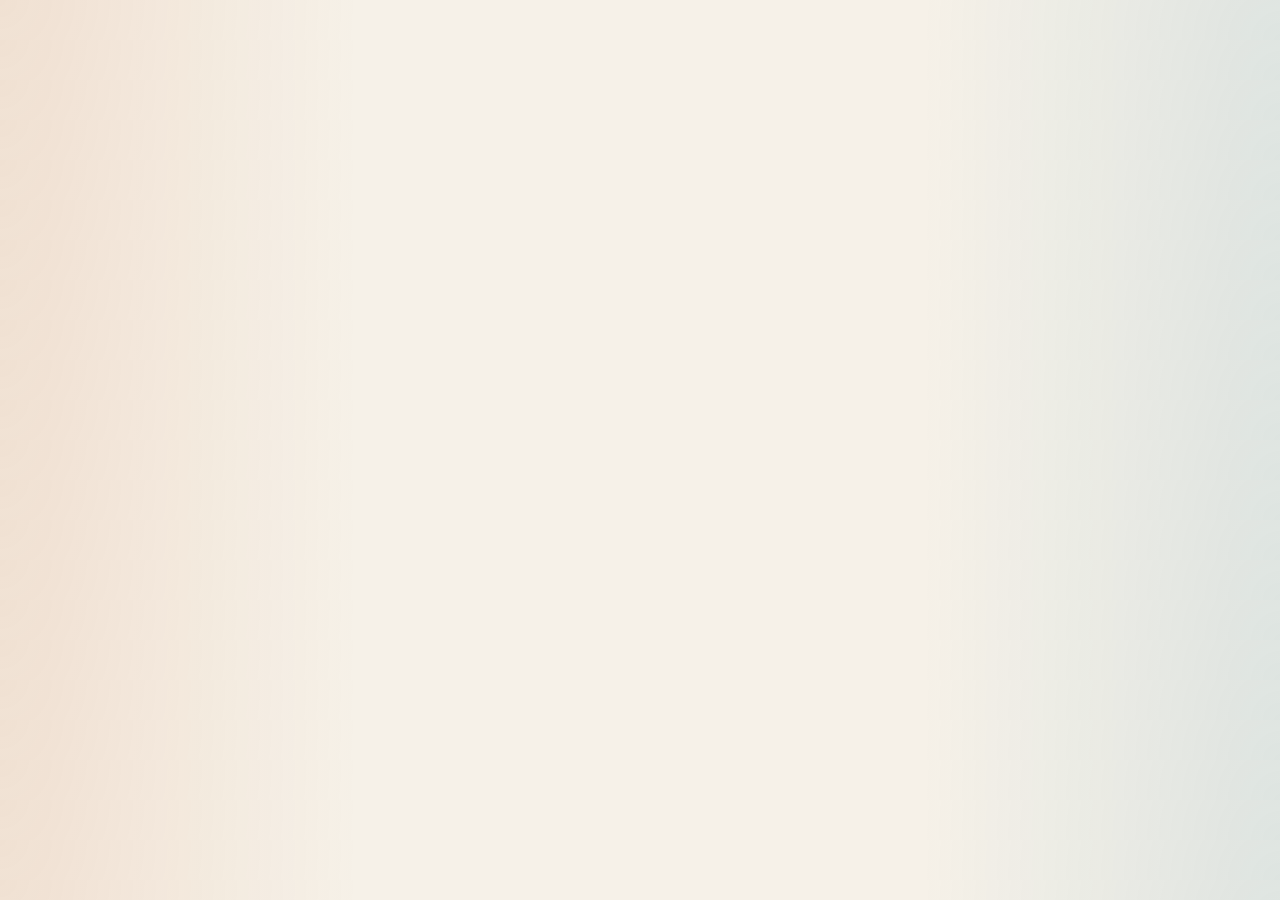
==== docs/index.html @ b664377a "Add public demo app" ====
<!doctype html>
<html lang='zh-CN'>
<head>
  <meta charset='UTF-8' />
  <meta name='viewport' content='width=device-width, initial-scale=1.0' />
  <title>美国办公室地址服务系统</title>
  <style>
    :root{--bg:#f6f1e8;--panel:#fbf8f2;--ink:#1f2933;--soft:#55616f;--muted:#7b8794;--line:rgba(31,41,51,.1);--broker:#c76832;--tenant:#2e86ab;--admin:#33673b}
    *{box-sizing:border-box}body{margin:0;background:radial-gradient(circle at top left,rgba(199,104,50,.12),transparent 28%),radial-gradient(circle at bottom right,rgba(46,134,171,.12),transparent 28%),var(--bg);color:var(--ink);font-family:'Noto Sans SC','PingFang SC','Hiragino Sans GB',system-ui,sans-serif}a{text-decoration:none;color:inherit}button,input,select,textarea{font:inherit}button{cursor:pointer}#app{max-width:1480px;margin:0 auto;padding:20px} .card,.panel,.table{background:#fff;border:1px solid var(--line);border-radius:28px;box-shadow:0 16px 50px rgba(20,24,40,.06)} .bar{height:10px;background:var(--broker)} .hero{overflow:hidden}.hero .inner{padding:28px;display:grid;gap:24px}.eyebrow{font-size:12px;font-weight:700;letter-spacing:.28em;text-transform:uppercase;color:var(--muted)}h1,h2,h3,p{margin:0}.title{font-size:clamp(32px,5vw,56px);line-height:1.1}.copy{color:var(--soft);line-height:1.8}.grid3,.grid2,.grid4,.layoutBroker,.layoutDesk{display:grid;gap:20px}.grid3{grid-template-columns:repeat(3,minmax(0,1fr))}.grid2{grid-template-columns:repeat(2,minmax(0,1fr))}.grid4{grid-template-columns:repeat(4,minmax(0,1fr))}.layoutBroker{grid-template-columns:340px minmax(0,1fr)}.layoutDesk{grid-template-columns:280px minmax(0,1fr) 360px}.section{margin-top:22px}.panel{padding:22px}.stack{display:flex;flex-direction:column;gap:16px}.row,.tabs,.chips{display:flex;flex-wrap:wrap;gap:10px}.chip{display:inline-flex;align-items:center;border-radius:999px;padding:7px 12px;font-size:12px;font-weight:700;background:rgba(31,41,51,.06)}.good{background:#dff7e6;color:#135d26}.warn{background:#fff1c7;color:#7a5700}.info{background:#dff1fb;color:#0d5270}.danger{background:#ffe0e3;color:#8e1f2d}.btn,.tab{border:1px solid var(--line);border-radius:999px;padding:11px 16px;background:#fff;font-weight:700}.primary{background:var(--ink);color:#fff;border-color:transparent}.broker{background:var(--broker);color:#fff;border-color:transparent}.admin{background:var(--admin);color:#fff;border-color:transparent}.active.brokerTab{background:var(--broker);color:#fff;border-color:transparent}.fieldGrid{display:grid;grid-template-columns:repeat(2,minmax(0,1fr));gap:14px}.field{display:flex;flex-direction:column;gap:8px}.label{font-size:13px;font-weight:700}.input,.select,.textarea{width:100%;border:1px solid var(--line);border-radius:18px;padding:12px 14px;background:#fff}.textarea{min-height:86px;resize:vertical}.record{border:1px solid var(--line);border-radius:22px;background:#fff;padding:16px}.record.active{border-color:var(--broker);background:#fff9f5}.meta{font-size:13px;color:var(--muted)}.metric{border:1px solid var(--line);border-radius:24px;background:var(--panel);padding:20px}.metric .num{font-size:34px;font-weight:700}.message{border-radius:22px;padding:14px 16px;font-size:14px;font-weight:700}.table{overflow:hidden}table{width:100%;border-collapse:collapse;font-size:14px}thead{background:var(--panel);color:var(--muted)}th,td{padding:14px 16px;text-align:left;border-top:1px solid var(--line);vertical-align:top}thead th{border-top:none}.login{max-width:1240px;margin:0 auto;display:grid;gap:20px;grid-template-columns:1fr 1fr;padding:20px}.small{font-size:12px;color:var(--muted)} ul{margin:0;padding-left:18px;color:var(--soft);line-height:1.9} @media (max-width:1100px){.grid3,.grid2,.grid4,.layoutBroker,.layoutDesk,.login,.fieldGrid{grid-template-columns:1fr}}
  </style>
</head>
<body>
  <div id='app'></div>
  <script>
    const STATE_KEY='us-office-public-demo-state';
    const SESSION_KEY='us-office-public-demo-session';
    const emptyForm=()=>({buildingId:'',roomId:'',rawAddress:'',name:'',city:'',state:'CA',zip:'',paymentFlowStatus:'待确认',paymentFlowNote:'默认期望：先付 1 个月押金锁定地址，注册公司成功后再由新公司主体签正式合同。',electricBillMode:'主账单 + suite 子账单',broadbandBillStatus:'无',verificationSource:'中介口头确认',exteriorDescription:'',neighborhoodDescription:'',outsidePhotoCount:0,suite:'',locationDescription:'',sizeSf:'',rentUsd:'',availabilityStatus:'当前可用',paymentMethod:'Bank Transfer',leaseTerm:'12 months',depositText:'1 个月押金',statusNote:'',riskNote:'',insidePhotoCount:0});
    const normText=v=>(v||'').trim().replace(/\s+/g,' ').toLowerCase();
    const normAddress=v=>normText(v).replace(/[,.]/g,'');
    const normSuite=v=>normText(v).replace(/suite/g,'ste').replace(/\s+/g,'');
    const money=v=>'$'+Number(v||0).toFixed(2)+' / 月';
    const seed=()=>({contacts:{wechat:'ccMonet-service',phone:'+1 (669) 555-0198',email:'service@ccmonet.example'},leads:[{id:'lead-1',company:'Shenzhen Seller Ltd.',need:'预算 $500 内，需要先注册公司',target:'Santa Clara Tech Park / Ste 207',owner:'客服 Mia',status:'待联系'},{id:'lead-2',company:'Hangzhou Cross-border Tech',need:'需要可接受的电费账单方案、宽带账单和门牌',target:'Downtown San Jose Office / Ste 301',owner:'客服 Lynn',status:'待跟进'}],buildings:[{id:'building-1',name:'Santa Clara Tech Park',rawAddress:'4701 Patrick Henry Dr, Santa Clara, CA 95054',standardizedAddress:normAddress('4701 Patrick Henry Dr, Santa Clara, CA 95054'),city:'Santa Clara',state:'CA',zip:'95054',reviewStatus:'已审核通过',paymentFlowStatus:'接受',paymentFlowNote:'支持先付 1 个月押金锁定地址，注册成功后再签正式合同。',electricBillMode:'主账单 + suite 子账单',broadbandBillStatus:'有',verificationSource:'后台已复核',exteriorDescription:'科技园园区办公楼，商务属性明确。',neighborhoodDescription:'周边公司密集，方便正式经营。',currentMaintainerBrokerId:'broker:13800000001',currentMaintainerBrokerName:'湾区合作中介 A',outsidePhotoCount:3,rooms:[{id:'room-1',suite:'Ste 207',locationDescription:'2F / near elevator',sizeSf:319,rentUsd:478.5,availabilityStatus:'当前可用',auditStatus:'已审核通过',tenantDisplayStatus:'可咨询',statusNote:'曾租给跨境电商公司，历史注册地址已清理。',paymentMethod:'Bank Transfer',leaseTerm:'12 months',depositText:'1 个月押金',insidePhotoCount:3},{id:'room-2',suite:'Ste 207D',locationDescription:'2F east side',sizeSf:175,rentUsd:437.5,availabilityStatus:'待确认',auditStatus:'待补充',tenantDisplayStatus:'暂停推荐',statusNote:'待补门牌号照片。',paymentMethod:'Bank Transfer',leaseTerm:'12 months',depositText:'1 个月押金',insidePhotoCount:2}]},{id:'building-2',name:'Downtown San Jose Office',rawAddress:'84 W Santa Clara St, San Jose, CA 95113',standardizedAddress:normAddress('84 W Santa Clara St, San Jose, CA 95113'),city:'San Jose',state:'CA',zip:'95113',reviewStatus:'待审核',paymentFlowStatus:'接受',paymentFlowNote:'已确认接受标准签约付款流程。',electricBillMode:'电力公司直开 suite 账单',broadbandBillStatus:'有',verificationSource:'中介现场看过样本',exteriorDescription:'市中心正式办公楼。',neighborhoodDescription:'交通便利。',currentMaintainerBrokerId:'broker:13800000002',currentMaintainerBrokerName:'硅谷合作中介 B',outsidePhotoCount:2,rooms:[{id:'room-3',suite:'Ste 301',locationDescription:'3F front corner',sizeSf:260,rentUsd:620,availabilityStatus:'当前可用',auditStatus:'待审核',tenantDisplayStatus:'暂停推荐',statusNote:'资料完整，等待后台放行。',paymentMethod:'Bank Transfer',leaseTerm:'12 months',depositText:'1 个月押金',insidePhotoCount:2}]}]});
    const loadState=()=>{try{return JSON.parse(localStorage.getItem(STATE_KEY))||seed()}catch{return seed()}};
    const saveState=()=>localStorage.setItem(STATE_KEY,JSON.stringify(state));
    const loadSession=()=>{try{return JSON.parse(localStorage.getItem(SESSION_KEY))||null}catch{return null}};
    const saveSession=v=>v?localStorage.setItem(SESSION_KEY,JSON.stringify(v)):localStorage.removeItem(SESSION_KEY);
    const roomStatus=(b,r)=>b.reviewStatus==='地址预审未通过'?'地址预审未通过':r.auditStatus==='待补充'||b.reviewStatus==='已退回补充'?'待补充':r.auditStatus==='待审核'?'已提交':r.auditStatus==='已审核通过'?'已审核':'草稿';
    const tone=t=>/已审核|可咨询|当前可用|接受|通过/.test(t)?'good':/待|草稿/.test(t)?'warn':/未通过|退回|暂不|不可/.test(t)?'danger':'info';
    const h=()=>location.hash.replace(/^#/,'')||'home';
    const byId=id=>document.getElementById(id);
    let state=loadState(),session=loadSession(),flash=null,brokerTab='create',brokerRoomId='',tenantRoomId='',adminBuildingId='',adminRoomId='',adminBatch=[],compare=[],form=emptyForm();
    function top(title,summary,color){return `<section class='card hero'><div class='bar' style='background:${color}'></div><div class='inner'><div><div class='eyebrow'>${session?session.name:''}</div><h1 class='title' style='font-size:42px'>${title}</h1><p class='copy' style='margin-top:12px'>${summary}</p></div><div class='row'><a class='btn' href='#home'>返回首页</a><button class='btn primary' onclick='logout()'>退出登录</button></div></div></section>`}
    function home(){return `<section class='card hero'><div class='bar'></div><div class='inner'><div><div class='eyebrow'>CC Monet</div><h1 class='title'>美国办公室地址服务系统</h1><p class='copy'>公开演示版包含中介端、租客端、管理端三类入口。登录后即可查看不同角色的实际操作界面。</p></div><div class='panel'><div class='chips'><span class='chip good'>中介可登录</span><span class='chip good'>租客可登录</span><span class='chip good'>管理端可登录</span></div><div class='copy' style='margin-top:14px'>管理端账号：admin<br />管理端密码：ccMonet</div></div></div></section><section class='section grid3'><a class='card panel' href='#login-broker'><h2>中介端</h2><p class='copy' style='margin-top:10px'>手机优先录入楼栋与 office 信息，支持保存草稿和提交审核。</p></a><a class='card panel' href='#login-tenant'><h2>租客端</h2><p class='copy' style='margin-top:10px'>电脑端筛选、查阅与对比已审核通过的办公室。</p></a><a class='card panel' href='#login-admin'><h2>管理端</h2><p class='copy' style='margin-top:10px'>按楼栋审核，再处理具体房间和租客线索。</p></a></section>`}
    function loginView(role){const titles={broker:'中介登录',tenant:'租客登录',admin:'管理端登录'},colors={broker:'var(--broker)',tenant:'var(--tenant)',admin:'var(--admin)'};return `<div class='login'><section class='card panel'><div class='eyebrow'>CC Monet</div><h1 style='font-size:40px;margin-top:14px'>美国办公室地址服务系统</h1><p class='copy' style='margin-top:12px'>公开演示版登录页。中介和租客输入手机号即可进入，管理端使用固定账号密码。</p><div class='section stack'><a class='record ${role==='broker'?'active':''}' href='#login-broker'>中介登录</a><a class='record ${role==='tenant'?'active':''}' href='#login-tenant'>租客登录</a><a class='record ${role==='admin'?'active':''}' href='#login-admin'>管理端登录</a></div></section><section class='card panel'><div class='bar' style='background:${colors[role]}'></div><h2 style='margin-top:20px'>${titles[role]}</h2>${flash?`<div class='message ${flash.tone}' style='margin-top:16px'>${flash.text}</div>`:''}<div class='section stack'>${role==='admin'?`<label class='field'><span class='label'>账号</span><input id='u' class='input' value='admin' /></label><label class='field'><span class='label'>密码</span><input id='p' class='input' type='password' value='ccMonet' /></label>`:`<label class='field'><span class='label'>手机号</span><input id='phone' class='input' placeholder='请输入手机号' /></label><label class='field'><span class='label'>${role==='broker'?'中介名称（可选）':'公司或姓名（可选）'}</span><input id='name' class='input' /></label>`}<div class='row'><button class='btn primary' onclick="handleLogin('${role}')">登录并进入</button><a class='btn' href='#home'>返回首页</a></div></div></section></div>`}
    function brokerData(){if(!session||session.role!=='broker')return[];return state.buildings.filter(b=>b.currentMaintainerBrokerId===session.id).flatMap(b=>b.rooms.map(r=>({building:b,room:r,visibleStatus:roomStatus(b,r)})))}
    function brokerPage(){const all=brokerData();const list=brokerTab==='draft'?all.filter(x=>x.room.auditStatus==='草稿'):brokerTab==='supplement'?all.filter(x=>x.room.auditStatus==='待补充'||x.building.reviewStatus==='已退回补充'):brokerTab==='submitted'?all.filter(x=>x.room.auditStatus==='待审核'||x.room.auditStatus==='已审核通过'):all;if(!brokerRoomId&&all[0])brokerRoomId=all[0].room.id;return `${top('中介端工作台','手机优先录入和补录，先楼栋、后 office。','var(--broker)')}${flash?`<div class='message ${flash.tone}' style='margin-top:16px'>${flash.text}</div>`:''}<section class='section layoutBroker'><div class='stack'><div class='panel'><h2>导航</h2><div class='tabs section'><button class='tab ${brokerTab==='create'?'active brokerTab':''}' onclick="brokerTab='create';render()">新增 office</button><button class='tab ${brokerTab==='draft'?'active brokerTab':''}' onclick="brokerTab='draft';render()">我的草稿箱</button><button class='tab ${brokerTab==='supplement'?'active brokerTab':''}' onclick="brokerTab='supplement';render()">待补充</button><button class='tab ${brokerTab==='submitted'?'active brokerTab':''}' onclick="brokerTab='submitted';render()">已提交</button></div></div><div class='panel'><h2>${brokerTab==='create'?'我的 office':'当前列表'}</h2><div class='stack section'>${list.length?list.map(x=>`<button class='record ${brokerRoomId===x.room.id?'active':''}' onclick="loadBroker('${x.room.id}')"><div style='display:flex;justify-content:space-between;gap:12px'><div><h3>${x.room.suite}</h3><p class='meta' style='margin-top:4px'>${x.building.name}</p></div><span class='chip ${tone(x.visibleStatus)}'>${x.visibleStatus}</span></div><p class='copy' style='margin-top:10px'>${money(x.room.rentUsd)} · ${x.room.sizeSf||'-'} SF</p></button>`).join(''):`<div class='record'><p class='copy'>当前没有对应记录。</p></div>`}</div></div></div><div class='stack'><div class='panel'><h2>楼栋信息</h2><div class='fieldGrid section'>${field('f-rawAddress','完整地址',form.rawAddress)}${field('f-name','楼栋名称',form.name)}${field('f-city','城市',form.city)}${field('f-state','州',form.state)}${field('f-zip','邮编',form.zip)}${select('f-paymentFlowStatus','标准签约付款流程',['接受','不接受','待确认'],form.paymentFlowStatus)}${select('f-electricBillMode','电费账单提供能力',['电力公司直开 suite 账单','主账单 + suite 子账单','仅公共电费主账单','无法提供任何电费账单'],form.electricBillMode)}${select('f-broadbandBillStatus','宽带账单提供能力',['有','无'],form.broadbandBillStatus)}${select('f-verificationSource','核验可信度 / 来源',['中介口头确认','中介现场看过样本','后台已复核'],form.verificationSource)}${field('f-outsidePhotoCount','外围照片数量',form.outsidePhotoCount,'number')}</div><div class='stack section'>${area('f-paymentFlowNote','付款流程说明',form.paymentFlowNote)}${area('f-exteriorDescription','楼栋外观描述',form.exteriorDescription)}${area('f-neighborhoodDescription','周边环境描述',form.neighborhoodDescription)}</div></div><div class='panel'><h2>office 信息</h2><div class='fieldGrid section'>${field('f-suite','Suite / 房间号',form.suite)}${select('f-availabilityStatus','房间当前可用状态',['当前可用','已出租','待确认','不可租'],form.availabilityStatus)}${field('f-locationDescription','位置描述',form.locationDescription)}${field('f-sizeSf','面积（SF）',form.sizeSf,'number')}${field('f-rentUsd','月租金（USD）',form.rentUsd,'number')}${field('f-paymentMethod','付款方式',form.paymentMethod)}${field('f-leaseTerm','租期',form.leaseTerm)}${field('f-depositText','押金说明',form.depositText)}${select('f-mailScan','信件扫描服务',['不提供','提供，但需要收费','可以免费提供部分，超出部分收费'],form.mailScan)}${select('f-forwarding','境内 / 国际转寄服务',['不提供','提供，但需要收费','可以免费提供部分，超出部分收费'],form.forwarding)}${select('f-suitability','是否适合跨境电商客户',['是','否','待判断'],form.suitability)}${field('f-insidePhotoCount','房间内部照片数量',form.insidePhotoCount,'number')}</div><div class='stack section'>${area('f-statusNote','房间状态说明',form.statusNote)}${area('f-riskNote','风险备注',form.riskNote)}</div><div class='row section'><button class='btn' onclick='resetForm()'>新建空白记录</button><button class='btn broker' onclick="saveForm('draft')">保存到草稿箱</button><button class='btn primary' onclick="saveForm('submit')">提交审核</button></div></div></div></section>`}
    function tenantRows(){return state.buildings.flatMap(b=>b.rooms.filter(r=>b.reviewStatus!=='地址预审未通过'&&r.auditStatus==='已审核通过'&&r.tenantDisplayStatus!=='暂停推荐').map(r=>({building:b,room:r})))}
    function tenantPage(){const q=(byId('t-q')?byId('t-q').value:'').trim().toLowerCase();const city=byId('t-city')?byId('t-city').value:'全部城市';const rows=tenantRows().filter(x=>(!q||[x.building.name,x.room.suite,x.building.city,x.building.rawAddress].join(' ').toLowerCase().includes(q))&&(city==='全部城市'||x.building.city===city));if(!tenantRoomId&&rows[0])tenantRoomId=rows[0].room.id;const picked=rows.find(x=>x.room.id===tenantRoomId)||rows[0];const cities=['全部城市',...new Set(tenantRows().map(x=>x.building.city))];return `${top('租客端工作台','电脑端筛选、查阅和对比已审核通过的办公室。','var(--tenant)')}<section class='section grid3'><div class='metric'><div class='small'>可浏览房源</div><div class='num'>${rows.length}</div><div class='copy'>当前筛选结果</div></div><div class='metric'><div class='small'>支持宽带账单</div><div class='num'>${rows.filter(x=>x.building.broadbandBillStatus==='有').length}</div><div class='copy'>楼栋级账单提供能力</div></div><div class='metric'><div class='small'>已加入对比</div><div class='num'>${compare.length}</div><div class='copy'>最多同时对比 3 套</div></div></section><section class='section layoutDesk'><div class='stack'><div class='panel'><h2>筛选条件</h2>${field('t-q','搜索',q)}<div class='fieldGrid section'>${select('t-city','城市',cities,city)}</div><div class='section'><button class='btn primary' onclick='render()'>更新筛选</button></div></div></div><div class='stack'><div class='table'><table><thead><tr><th>房源</th><th>城市 / 地址</th><th>月租</th><th>账单能力</th><th>操作</th></tr></thead><tbody>${rows.length?rows.map(x=>`<tr><td><strong>${x.building.name} / ${x.room.suite}</strong><div class='small'>${x.room.locationDescription||''}</div></td><td>${x.building.city}<div class='small'>${x.building.rawAddress}</div></td><td>${money(x.room.rentUsd)}</td><td><span class='chip info'>${x.building.electricBillMode}</span><div style='margin-top:8px'><span class='chip ${x.building.broadbandBillStatus==='有'?'good':''}'>宽带账单${x.building.broadbandBillStatus}</span></div></td><td><div class='row'><button class='btn' onclick="tenantRoomId='${x.room.id}';render()">查看详情</button><button class='btn' onclick="toggleCompare('${x.room.id}')">${compare.includes(x.room.id)?'移出对比':'加入对比'}</button></div></td></tr>`).join(''):`<tr><td colspan='5'>当前筛选条件下没有可展示房源。</td></tr>`}</tbody></table></div><div class='panel'><h2>对比区</h2><div class='section row'>${rows.filter(x=>compare.includes(x.room.id)).slice(0,3).map(x=>`<div class='record' style='flex:1 1 220px'><h3>${x.building.name} / ${x.room.suite}</h3><p class='meta' style='margin-top:6px'>${x.building.city}</p><p class='copy' style='margin-top:10px'>${money(x.room.rentUsd)} · ${x.room.sizeSf||'-'} SF</p></div>`).join('')||`<div class='record'><p class='copy'>还没有加入对比的房源。</p></div>`}</div></div></div><div class='stack'><div class='panel'><h2>房源详情</h2>${picked?`<div class='record'><div style='display:flex;justify-content:space-between;gap:12px'><div><h3>${picked.building.name} / ${picked.room.suite}</h3><p class='meta' style='margin-top:6px'>${picked.building.rawAddress}</p></div><span class='chip ${tone(picked.room.tenantDisplayStatus)}'>${picked.room.tenantDisplayStatus}</span></div><div class='section stack'><p class='copy'>${money(picked.room.rentUsd)} · ${picked.room.sizeSf||'-'} SF</p><p class='copy'>${picked.building.electricBillMode}</p><p class='copy'>${picked.building.broadbandBillStatus==='有'?'支持公司抬头宽带账单':'当前无公司抬头宽带账单能力'}</p><p class='copy'>${picked.building.paymentFlowNote}</p></div></div>`:`<p class='copy'>请选择一套房源查看详情。</p>`}</div><div class='panel'><h2>联系客服</h2><p class='copy'>微信：${state.contacts.wechat}</p><p class='copy'>电话：${state.contacts.phone}</p><p class='copy'>邮箱：${state.contacts.email}</p></div></div></section>`}
    function adminPage(){const buildings=state.buildings;if(!adminBuildingId&&buildings[0])adminBuildingId=buildings[0].id;const building=buildings.find(x=>x.id===adminBuildingId)||buildings[0];const room=building&&(building.rooms.find(x=>x.id===adminRoomId)||building.rooms[0]);return `${top('管理端工作台','先按楼栋审核，再进入楼栋详情处理房间信息。','var(--admin)')}${flash?`<div class='message ${flash.tone}' style='margin-top:16px'>${flash.text}</div>`:''}<section class='section grid4'><div class='metric'><div class='small'>楼栋总数</div><div class='num'>${buildings.length}</div><div class='copy'>所有录入楼栋</div></div><div class='metric'><div class='small'>待审核楼栋</div><div class='num'>${buildings.filter(x=>x.reviewStatus==='待审核'||x.reviewStatus==='待预审').length}</div><div class='copy'>优先处理对象</div></div><div class='metric'><div class='small'>房间待补充</div><div class='num'>${buildings.flatMap(x=>x.rooms).filter(x=>x.auditStatus==='待补充').length}</div><div class='copy'>需退回中介</div></div><div class='metric'><div class='small'>租客线索</div><div class='num'>${state.leads.length}</div><div class='copy'>当前线索数量</div></div></section><section class='section stack'><div class='table'><table><thead><tr><th>楼栋</th><th>地址</th><th>维护中介</th><th>房间数</th><th>审核状态</th><th>操作</th></tr></thead><tbody>${buildings.map(x=>`<tr><td><strong>${x.name}</strong><div class='small'>${x.city}</div></td><td>${x.rawAddress}<div class='small'>账单能力：${x.electricBillMode}</div></td><td>${x.currentMaintainerBrokerName}</td><td>${x.rooms.length}</td><td><span class='chip ${tone(x.reviewStatus)}'>${x.reviewStatus}</span></td><td><button class='btn' onclick="pickBuilding('${x.id}')">详情</button></td></tr>`).join('')}</tbody></table></div>${building?`<div class='grid2'><div class='panel'><h2>楼栋详情</h2><div class='fieldGrid section'><div class='record'><div class='small'>楼栋名称</div><div>${building.name}</div></div><div class='record'><div class='small'>地址</div><div>${building.rawAddress}</div></div><div class='record'><div class='small'>电费账单提供能力</div><div>${building.electricBillMode}</div></div><div class='record'><div class='small'>宽带账单提供能力</div><div>${building.broadbandBillStatus}</div></div></div><div class='fieldGrid section'>${select('a-review','楼栋审核状态',['待预审','地址预审待复核','地址预审未通过','预审通过','待审核','已审核通过','已退回补充','暂不采用'],building.reviewStatus)}${field('a-maintainerName','维护中介名称',building.currentMaintainerBrokerName)}${field('a-maintainerId','维护中介账号 ID',building.currentMaintainerBrokerId)}${field('a-contactPhone','客服电话',state.contacts.phone)}${field('a-contactWechat','客服微信',state.contacts.wechat)}${field('a-contactEmail','客服邮箱',state.contacts.email)}</div><div class='section'><button class='btn admin' onclick="saveAdminBuilding('${building.id}')">保存楼栋与联系方式</button></div></div><div class='panel'><h2>房间审批</h2><div class='row'><button class='btn' onclick="toggleAllRooms('${building.id}')">${adminBatch.length===building.rooms.length?'取消全选':'全选当前楼栋房间'}</button><span class='chip info'>已选 ${adminBatch.length} 个房间</span></div><div class='table section'><table><thead><tr><th>选择</th><th>房间</th><th>月租</th><th>状态</th><th>详情</th></tr></thead><tbody>${building.rooms.map(r=>`<tr><td><input type='checkbox' ${adminBatch.includes(r.id)?'checked':''} onchange="toggleRoom('${r.id}')" /></td><td><strong>${r.suite}</strong><div class='small'>${r.locationDescription||''}</div></td><td>${money(r.rentUsd)}</td><td><span class='chip ${tone(r.auditStatus)}'>${r.auditStatus}</span></td><td><button class='btn' onclick="pickRoom('${r.id}')">详情</button></td></tr>`).join('')}</tbody></table></div><div class='row section'><button class='btn admin' onclick="batchRooms('${building.id}','approve')">批量通过</button><button class='btn' onclick="batchRooms('${building.id}','return')">批量退回补充</button><button class='btn' onclick="batchRooms('${building.id}','pause')">批量暂停推荐</button></div></div></div>${room?`<div class='panel'><h2>房间详情</h2><div class='fieldGrid section'>${select('a-roomAudit','房间审核状态',['草稿','待审核','待补充','已审核通过','暂不采用'],room.auditStatus)}${select('a-roomAvailability','当前可租状态',['当前可用','已出租','待确认','不可租'],room.availabilityStatus)}${select('a-roomDisplay','租客端展示状态',['可咨询','已出租','暂停推荐'],room.tenantDisplayStatus)}</div><div class='section stack'>${area('a-roomStatusNote','房间状态说明',room.statusNote||'')}${area('a-roomRiskNote','风险备注',room.riskNote||'')}</div><div class='section'><button class='btn admin' onclick="saveAdminRoom('${building.id}','${room.id}')">保存房间详情</button></div></div>`:''}<div class='panel'><h2>租客线索</h2><div class='table'><table><thead><tr><th>公司名</th><th>需求</th><th>意向房源</th><th>跟进人</th><th>状态</th></tr></thead><tbody>${state.leads.map(l=>`<tr><td><strong>${l.company}</strong></td><td>${l.need}</td><td>${l.target}</td><td>${l.owner}</td><td><span class='chip ${tone(l.status)}'>${l.status}</span></td></tr>`).join('')}</tbody></table></div></div>`:''}</section>`}
    function field(id,label,value,type='text'){return `<label class='field'><span class='label'>${label}</span><input id='${id}' class='input' type='${type}' value='${String(value??'').replace(/'/g,'&#39;')}' /></label>`}
    function select(id,label,options,value){return `<label class='field'><span class='label'>${label}</span><select id='${id}' class='select'>${options.map(o=>`<option value='${o}' ${o===value?'selected':''}>${o}</option>`).join('')}</select></label>`}
    function area(id,label,value){return `<label class='field'><span class='label'>${label}</span><textarea id='${id}' class='textarea'>${String(value||'')}</textarea></label>`}
    function setFlash(toneValue,text){flash={tone:toneValue,text};render()}
    function handleLogin(role){if(role==='admin'){if(byId('u').value!=='admin'||byId('p').value!=='ccMonet'){setFlash('danger','管理员账号或密码错误。');return}session={role:'admin',id:'admin',name:'管理后台'}}else{if(!byId('phone').value.trim()){setFlash('danger','请输入手机号。');return}session={role,id:role+':'+byId('phone').value.trim(),name:(byId('name').value.trim()||(role==='broker'?'中介 ':'租客 ')+byId('phone').value.trim().slice(-4)),phone:byId('phone').value.trim()}}saveSession(session);flash=null;location.hash=role}
    function logout(){session=null;saveSession(null);flash=null;location.hash='home'}
    function loadBroker(id){const found=brokerData().find(x=>x.room.id===id);if(!found)return;brokerRoomId=id;form={...emptyForm(),buildingId:found.building.id,roomId:found.room.id,rawAddress:found.building.rawAddress,name:found.building.name,city:found.building.city,state:found.building.state,zip:found.building.zip,paymentFlowStatus:found.building.paymentFlowStatus,paymentFlowNote:found.building.paymentFlowNote,electricBillMode:found.building.electricBillMode,broadbandBillStatus:found.building.broadbandBillStatus,verificationSource:found.building.verificationSource,exteriorDescription:found.building.exteriorDescription,neighborhoodDescription:found.building.neighborhoodDescription,outsidePhotoCount:found.building.outsidePhotoCount||0,suite:found.room.suite,locationDescription:found.room.locationDescription,sizeSf:found.room.sizeSf,rentUsd:found.room.rentUsd,availabilityStatus:found.room.availabilityStatus,paymentMethod:found.room.paymentMethod,leaseTerm:found.room.leaseTerm,depositText:found.room.depositText,statusNote:found.room.statusNote,riskNote:found.room.riskNote,insidePhotoCount:found.room.insidePhotoCount||0};brokerTab='create';render()}
    function resetForm(){brokerRoomId='';form=emptyForm();flash=null;brokerTab='create';render()}
    function saveForm(mode){['rawAddress','name','city','state','zip','paymentFlowStatus','paymentFlowNote','electricBillMode','broadbandBillStatus','verificationSource','exteriorDescription','neighborhoodDescription','outsidePhotoCount','suite','locationDescription','sizeSf','rentUsd','availabilityStatus','paymentMethod','leaseTerm','depositText','statusNote','riskNote','mailScan','forwarding','suitability','insidePhotoCount'].forEach(k=>{const node=byId('f-'+k);if(node)form[k]=node.value});if(!form.rawAddress.trim()||!form.suite.trim()){setFlash('danger','完整地址和 Suite / 房间号不能为空。');return}if(mode==='submit'&&(Number(form.outsidePhotoCount)<2||Number(form.insidePhotoCount)<2)){setFlash('danger','提交前请补齐外围至少 2 张、房间内部至少 2 张照片。');return}const std=normAddress(form.rawAddress),ns=normSuite(form.suite);const other=state.buildings.find(b=>b.standardizedAddress===std&&b.currentMaintainerBrokerId!==session.id&&b.id!==form.buildingId);if(other){setFlash('danger','该地址已由 '+other.currentMaintainerBrokerName+' 维护，请联系后台转交。');return}let building=state.buildings.find(b=>b.id===form.buildingId)||state.buildings.find(b=>b.standardizedAddress===std&&b.currentMaintainerBrokerId===session.id);if(building){const dup=building.rooms.find(r=>normSuite(r.suite)===ns&&r.id!==form.roomId);if(dup){setFlash('danger','同一标准化地址 + 同一 Suite 一期不允许重复创建。');return}}const buildingId=building?building.id:'building-'+Date.now();const roomId=form.roomId||'room-'+Date.now();const nextBuilding={...(building||{}),id:buildingId,name:form.name.trim(),rawAddress:form.rawAddress.trim(),standardizedAddress:std,city:form.city.trim(),state:form.state.trim(),zip:form.zip.trim(),reviewStatus:building&&building.reviewStatus!=='已退回补充'?building.reviewStatus:'待预审',paymentFlowStatus:form.paymentFlowStatus,paymentFlowNote:form.paymentFlowNote.trim(),electricBillMode:form.electricBillMode,broadbandBillStatus:form.broadbandBillStatus,verificationSource:form.verificationSource,exteriorDescription:form.exteriorDescription.trim(),neighborhoodDescription:form.neighborhoodDescription.trim(),currentMaintainerBrokerId:session.id,currentMaintainerBrokerName:session.name,outsidePhotoCount:Number(form.outsidePhotoCount||0),rooms:(building&&building.rooms)||[]};const nextRoom={id:roomId,suite:form.suite.trim(),locationDescription:form.locationDescription.trim(),sizeSf:Number(form.sizeSf||0),rentUsd:Number(form.rentUsd||0),availabilityStatus:form.availabilityStatus,auditStatus:mode==='submit'?'待审核':'草稿',tenantDisplayStatus:'暂停推荐',statusNote:form.statusNote.trim(),paymentMethod:form.paymentMethod.trim(),leaseTerm:form.leaseTerm.trim(),depositText:form.depositText.trim(),riskNote:form.riskNote.trim(),insidePhotoCount:Number(form.insidePhotoCount||0)};nextBuilding.rooms=nextBuilding.rooms.some(r=>r.id===roomId)?nextBuilding.rooms.map(r=>r.id===roomId?nextRoom:r):[...nextBuilding.rooms,nextRoom];state.buildings=state.buildings.some(b=>b.id===buildingId)?state.buildings.map(b=>b.id===buildingId?nextBuilding:b):[nextBuilding,...state.buildings];saveState();brokerRoomId=roomId;brokerTab=mode==='submit'?'submitted':'draft';setFlash(mode==='submit'?'info':'good',mode==='submit'?'已提交审核。':'草稿已保存。');loadBroker(roomId)}
    function toggleCompare(id){compare=compare.includes(id)?compare.filter(x=>x!==id):compare.length>=3?[...compare.slice(1),id]:[...compare,id];render()}
    function pickBuilding(id){adminBuildingId=id;adminBatch=[];const b=state.buildings.find(x=>x.id===id);adminRoomId=b&&b.rooms[0]?b.rooms[0].id:'';render()}
    function pickRoom(id){adminRoomId=id;render()}
    function toggleRoom(id){adminBatch=adminBatch.includes(id)?adminBatch.filter(x=>x!==id):[...adminBatch,id];render()}
    function toggleAllRooms(buildingId){const b=state.buildings.find(x=>x.id===buildingId);if(!b)return;adminBatch=adminBatch.length===b.rooms.length?[]:b.rooms.map(r=>r.id);render()}
    function saveAdminBuilding(buildingId){state.buildings=state.buildings.map(b=>b.id===buildingId?{...b,reviewStatus:byId('a-review').value,currentMaintainerBrokerName:byId('a-maintainerName').value,currentMaintainerBrokerId:byId('a-maintainerId').value}:b);state.contacts.phone=byId('a-contactPhone').value;state.contacts.wechat=byId('a-contactWechat').value;state.contacts.email=byId('a-contactEmail').value;saveState();setFlash('good','楼栋信息和联系方式已更新。')}
    function saveAdminRoom(buildingId,roomId){state.buildings=state.buildings.map(b=>b.id===buildingId?{...b,rooms:b.rooms.map(r=>r.id===roomId?{...r,auditStatus:byId('a-roomAudit').value,availabilityStatus:byId('a-roomAvailability').value,tenantDisplayStatus:byId('a-roomDisplay').value,statusNote:byId('a-roomStatusNote').value,riskNote:byId('a-roomRiskNote').value}:r)}:b);saveState();setFlash('good','房间详情已更新。')}
    function batchRooms(buildingId,mode){if(!adminBatch.length){setFlash('danger','请先选择至少一个房间。');return}state.buildings=state.buildings.map(b=>b.id===buildingId?{...b,rooms:b.rooms.map(r=>!adminBatch.includes(r.id)?r:mode==='approve'?{...r,auditStatus:'已审核通过',tenantDisplayStatus:'可咨询'}:mode==='return'?{...r,auditStatus:'待补充',tenantDisplayStatus:'暂停推荐'}:{...r,tenantDisplayStatus:'暂停推荐'})}:b);saveState();setFlash(mode==='approve'?'good':'info','批量操作已完成。')}
    function render(){const app=byId('app'),hash=h();if(hash.startsWith('login-')){app.innerHTML=loginView(hash.replace('login-',''));return}if(['broker','tenant','admin'].includes(hash)){if(!session||session.role!==hash){location.hash='login-'+hash;return}app.innerHTML=hash==='broker'?brokerPage():hash==='tenant'?tenantPage():adminPage();return}app.innerHTML=home()}
    window.handleLogin=handleLogin;window.logout=logout;window.loadBroker=loadBroker;window.resetForm=resetForm;window.saveForm=saveForm;window.toggleCompare=toggleCompare;window.pickBuilding=pickBuilding;window.pickRoom=pickRoom;window.toggleRoom=toggleRoom;window.toggleAllRooms=toggleAllRooms;window.saveAdminBuilding=saveAdminBuilding;window.saveAdminRoom=saveAdminRoom;window.batchRooms=batchRooms;window.addEventListener('hashchange',()=>{flash=null;render()});render();
  </script>
</body>
</html>
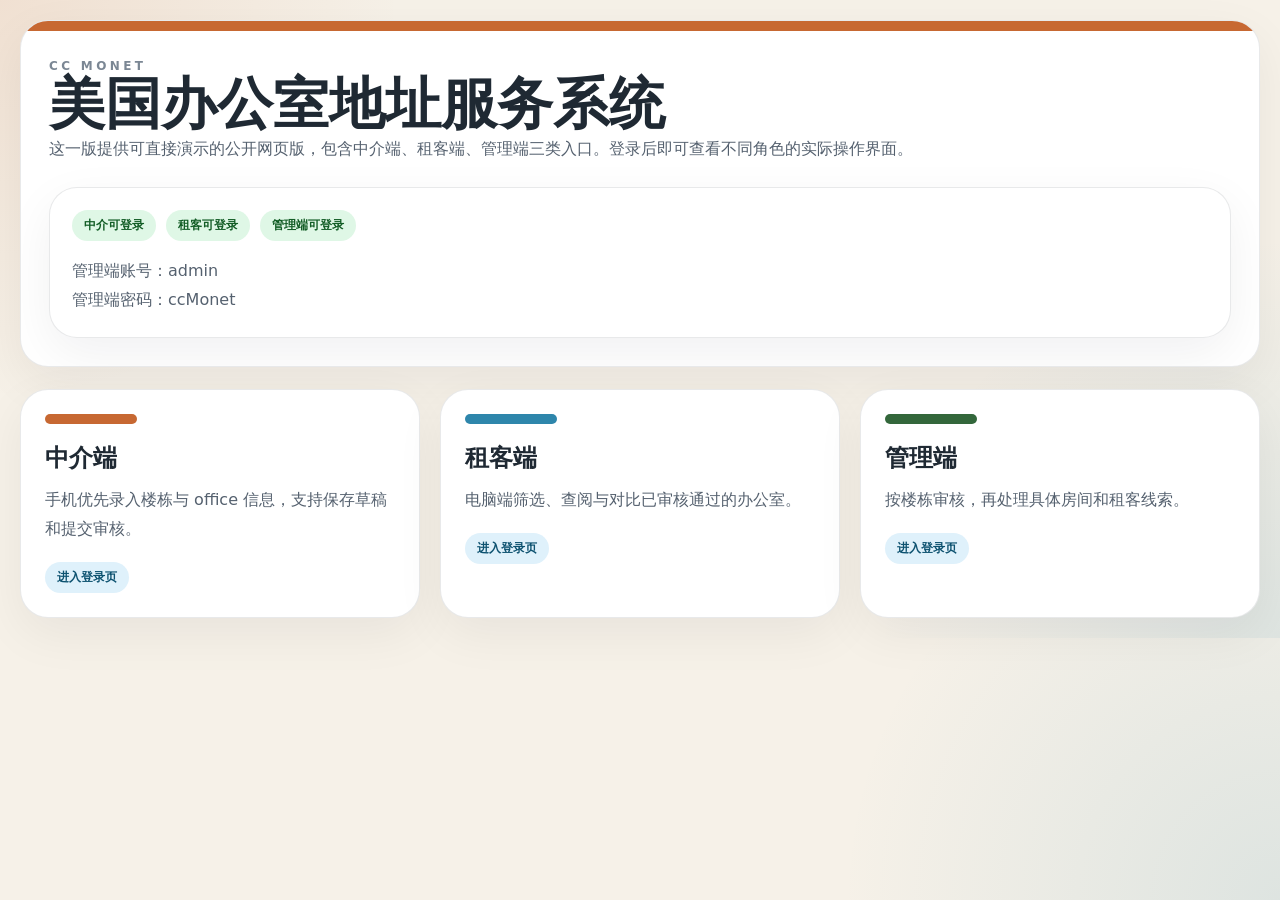
==== commit e2dd0961: "Replace docs/index.html with verified local version" ====
--- a/docs/index.html
+++ b/docs/index.html
@@ -1,61 +1,1718 @@
 <!doctype html>
-<html lang='zh-CN'>
-<head>
-  <meta charset='UTF-8' />
-  <meta name='viewport' content='width=device-width, initial-scale=1.0' />
-  <title>美国办公室地址服务系统</title>
-  <style>
-    :root{--bg:#f6f1e8;--panel:#fbf8f2;--ink:#1f2933;--soft:#55616f;--muted:#7b8794;--line:rgba(31,41,51,.1);--broker:#c76832;--tenant:#2e86ab;--admin:#33673b}
-    *{box-sizing:border-box}body{margin:0;background:radial-gradient(circle at top left,rgba(199,104,50,.12),transparent 28%),radial-gradient(circle at bottom right,rgba(46,134,171,.12),transparent 28%),var(--bg);color:var(--ink);font-family:'Noto Sans SC','PingFang SC','Hiragino Sans GB',system-ui,sans-serif}a{text-decoration:none;color:inherit}button,input,select,textarea{font:inherit}button{cursor:pointer}#app{max-width:1480px;margin:0 auto;padding:20px} .card,.panel,.table{background:#fff;border:1px solid var(--line);border-radius:28px;box-shadow:0 16px 50px rgba(20,24,40,.06)} .bar{height:10px;background:var(--broker)} .hero{overflow:hidden}.hero .inner{padding:28px;display:grid;gap:24px}.eyebrow{font-size:12px;font-weight:700;letter-spacing:.28em;text-transform:uppercase;color:var(--muted)}h1,h2,h3,p{margin:0}.title{font-size:clamp(32px,5vw,56px);line-height:1.1}.copy{color:var(--soft);line-height:1.8}.grid3,.grid2,.grid4,.layoutBroker,.layoutDesk{display:grid;gap:20px}.grid3{grid-template-columns:repeat(3,minmax(0,1fr))}.grid2{grid-template-columns:repeat(2,minmax(0,1fr))}.grid4{grid-template-columns:repeat(4,minmax(0,1fr))}.layoutBroker{grid-template-columns:340px minmax(0,1fr)}.layoutDesk{grid-template-columns:280px minmax(0,1fr) 360px}.section{margin-top:22px}.panel{padding:22px}.stack{display:flex;flex-direction:column;gap:16px}.row,.tabs,.chips{display:flex;flex-wrap:wrap;gap:10px}.chip{display:inline-flex;align-items:center;border-radius:999px;padding:7px 12px;font-size:12px;font-weight:700;background:rgba(31,41,51,.06)}.good{background:#dff7e6;color:#135d26}.warn{background:#fff1c7;color:#7a5700}.info{background:#dff1fb;color:#0d5270}.danger{background:#ffe0e3;color:#8e1f2d}.btn,.tab{border:1px solid var(--line);border-radius:999px;padding:11px 16px;background:#fff;font-weight:700}.primary{background:var(--ink);color:#fff;border-color:transparent}.broker{background:var(--broker);color:#fff;border-color:transparent}.admin{background:var(--admin);color:#fff;border-color:transparent}.active.brokerTab{background:var(--broker);color:#fff;border-color:transparent}.fieldGrid{display:grid;grid-template-columns:repeat(2,minmax(0,1fr));gap:14px}.field{display:flex;flex-direction:column;gap:8px}.label{font-size:13px;font-weight:700}.input,.select,.textarea{width:100%;border:1px solid var(--line);border-radius:18px;padding:12px 14px;background:#fff}.textarea{min-height:86px;resize:vertical}.record{border:1px solid var(--line);border-radius:22px;background:#fff;padding:16px}.record.active{border-color:var(--broker);background:#fff9f5}.meta{font-size:13px;color:var(--muted)}.metric{border:1px solid var(--line);border-radius:24px;background:var(--panel);padding:20px}.metric .num{font-size:34px;font-weight:700}.message{border-radius:22px;padding:14px 16px;font-size:14px;font-weight:700}.table{overflow:hidden}table{width:100%;border-collapse:collapse;font-size:14px}thead{background:var(--panel);color:var(--muted)}th,td{padding:14px 16px;text-align:left;border-top:1px solid var(--line);vertical-align:top}thead th{border-top:none}.login{max-width:1240px;margin:0 auto;display:grid;gap:20px;grid-template-columns:1fr 1fr;padding:20px}.small{font-size:12px;color:var(--muted)} ul{margin:0;padding-left:18px;color:var(--soft);line-height:1.9} @media (max-width:1100px){.grid3,.grid2,.grid4,.layoutBroker,.layoutDesk,.login,.fieldGrid{grid-template-columns:1fr}}
-  </style>
-</head>
-<body>
-  <div id='app'></div>
-  <script>
-    const STATE_KEY='us-office-public-demo-state';
-    const SESSION_KEY='us-office-public-demo-session';
-    const emptyForm=()=>({buildingId:'',roomId:'',rawAddress:'',name:'',city:'',state:'CA',zip:'',paymentFlowStatus:'待确认',paymentFlowNote:'默认期望：先付 1 个月押金锁定地址，注册公司成功后再由新公司主体签正式合同。',electricBillMode:'主账单 + suite 子账单',broadbandBillStatus:'无',verificationSource:'中介口头确认',exteriorDescription:'',neighborhoodDescription:'',outsidePhotoCount:0,suite:'',locationDescription:'',sizeSf:'',rentUsd:'',availabilityStatus:'当前可用',paymentMethod:'Bank Transfer',leaseTerm:'12 months',depositText:'1 个月押金',statusNote:'',riskNote:'',insidePhotoCount:0});
-    const normText=v=>(v||'').trim().replace(/\s+/g,' ').toLowerCase();
-    const normAddress=v=>normText(v).replace(/[,.]/g,'');
-    const normSuite=v=>normText(v).replace(/suite/g,'ste').replace(/\s+/g,'');
-    const money=v=>'$'+Number(v||0).toFixed(2)+' / 月';
-    const seed=()=>({contacts:{wechat:'ccMonet-service',phone:'+1 (669) 555-0198',email:'service@ccmonet.example'},leads:[{id:'lead-1',company:'Shenzhen Seller Ltd.',need:'预算 $500 内，需要先注册公司',target:'Santa Clara Tech Park / Ste 207',owner:'客服 Mia',status:'待联系'},{id:'lead-2',company:'Hangzhou Cross-border Tech',need:'需要可接受的电费账单方案、宽带账单和门牌',target:'Downtown San Jose Office / Ste 301',owner:'客服 Lynn',status:'待跟进'}],buildings:[{id:'building-1',name:'Santa Clara Tech Park',rawAddress:'4701 Patrick Henry Dr, Santa Clara, CA 95054',standardizedAddress:normAddress('4701 Patrick Henry Dr, Santa Clara, CA 95054'),city:'Santa Clara',state:'CA',zip:'95054',reviewStatus:'已审核通过',paymentFlowStatus:'接受',paymentFlowNote:'支持先付 1 个月押金锁定地址，注册成功后再签正式合同。',electricBillMode:'主账单 + suite 子账单',broadbandBillStatus:'有',verificationSource:'后台已复核',exteriorDescription:'科技园园区办公楼，商务属性明确。',neighborhoodDescription:'周边公司密集，方便正式经营。',currentMaintainerBrokerId:'broker:13800000001',currentMaintainerBrokerName:'湾区合作中介 A',outsidePhotoCount:3,rooms:[{id:'room-1',suite:'Ste 207',locationDescription:'2F / near elevator',sizeSf:319,rentUsd:478.5,availabilityStatus:'当前可用',auditStatus:'已审核通过',tenantDisplayStatus:'可咨询',statusNote:'曾租给跨境电商公司，历史注册地址已清理。',paymentMethod:'Bank Transfer',leaseTerm:'12 months',depositText:'1 个月押金',insidePhotoCount:3},{id:'room-2',suite:'Ste 207D',locationDescription:'2F east side',sizeSf:175,rentUsd:437.5,availabilityStatus:'待确认',auditStatus:'待补充',tenantDisplayStatus:'暂停推荐',statusNote:'待补门牌号照片。',paymentMethod:'Bank Transfer',leaseTerm:'12 months',depositText:'1 个月押金',insidePhotoCount:2}]},{id:'building-2',name:'Downtown San Jose Office',rawAddress:'84 W Santa Clara St, San Jose, CA 95113',standardizedAddress:normAddress('84 W Santa Clara St, San Jose, CA 95113'),city:'San Jose',state:'CA',zip:'95113',reviewStatus:'待审核',paymentFlowStatus:'接受',paymentFlowNote:'已确认接受标准签约付款流程。',electricBillMode:'电力公司直开 suite 账单',broadbandBillStatus:'有',verificationSource:'中介现场看过样本',exteriorDescription:'市中心正式办公楼。',neighborhoodDescription:'交通便利。',currentMaintainerBrokerId:'broker:13800000002',currentMaintainerBrokerName:'硅谷合作中介 B',outsidePhotoCount:2,rooms:[{id:'room-3',suite:'Ste 301',locationDescription:'3F front corner',sizeSf:260,rentUsd:620,availabilityStatus:'当前可用',auditStatus:'待审核',tenantDisplayStatus:'暂停推荐',statusNote:'资料完整，等待后台放行。',paymentMethod:'Bank Transfer',leaseTerm:'12 months',depositText:'1 个月押金',insidePhotoCount:2}]}]});
-    const loadState=()=>{try{return JSON.parse(localStorage.getItem(STATE_KEY))||seed()}catch{return seed()}};
-    const saveState=()=>localStorage.setItem(STATE_KEY,JSON.stringify(state));
-    const loadSession=()=>{try{return JSON.parse(localStorage.getItem(SESSION_KEY))||null}catch{return null}};
-    const saveSession=v=>v?localStorage.setItem(SESSION_KEY,JSON.stringify(v)):localStorage.removeItem(SESSION_KEY);
-    const roomStatus=(b,r)=>b.reviewStatus==='地址预审未通过'?'地址预审未通过':r.auditStatus==='待补充'||b.reviewStatus==='已退回补充'?'待补充':r.auditStatus==='待审核'?'已提交':r.auditStatus==='已审核通过'?'已审核':'草稿';
-    const tone=t=>/已审核|可咨询|当前可用|接受|通过/.test(t)?'good':/待|草稿/.test(t)?'warn':/未通过|退回|暂不|不可/.test(t)?'danger':'info';
-    const h=()=>location.hash.replace(/^#/,'')||'home';
-    const byId=id=>document.getElementById(id);
-    let state=loadState(),session=loadSession(),flash=null,brokerTab='create',brokerRoomId='',tenantRoomId='',adminBuildingId='',adminRoomId='',adminBatch=[],compare=[],form=emptyForm();
-    function top(title,summary,color){return `<section class='card hero'><div class='bar' style='background:${color}'></div><div class='inner'><div><div class='eyebrow'>${session?session.name:''}</div><h1 class='title' style='font-size:42px'>${title}</h1><p class='copy' style='margin-top:12px'>${summary}</p></div><div class='row'><a class='btn' href='#home'>返回首页</a><button class='btn primary' onclick='logout()'>退出登录</button></div></div></section>`}
-    function home(){return `<section class='card hero'><div class='bar'></div><div class='inner'><div><div class='eyebrow'>CC Monet</div><h1 class='title'>美国办公室地址服务系统</h1><p class='copy'>公开演示版包含中介端、租客端、管理端三类入口。登录后即可查看不同角色的实际操作界面。</p></div><div class='panel'><div class='chips'><span class='chip good'>中介可登录</span><span class='chip good'>租客可登录</span><span class='chip good'>管理端可登录</span></div><div class='copy' style='margin-top:14px'>管理端账号：admin<br />管理端密码：ccMonet</div></div></div></section><section class='section grid3'><a class='card panel' href='#login-broker'><h2>中介端</h2><p class='copy' style='margin-top:10px'>手机优先录入楼栋与 office 信息，支持保存草稿和提交审核。</p></a><a class='card panel' href='#login-tenant'><h2>租客端</h2><p class='copy' style='margin-top:10px'>电脑端筛选、查阅与对比已审核通过的办公室。</p></a><a class='card panel' href='#login-admin'><h2>管理端</h2><p class='copy' style='margin-top:10px'>按楼栋审核，再处理具体房间和租客线索。</p></a></section>`}
-    function loginView(role){const titles={broker:'中介登录',tenant:'租客登录',admin:'管理端登录'},colors={broker:'var(--broker)',tenant:'var(--tenant)',admin:'var(--admin)'};return `<div class='login'><section class='card panel'><div class='eyebrow'>CC Monet</div><h1 style='font-size:40px;margin-top:14px'>美国办公室地址服务系统</h1><p class='copy' style='margin-top:12px'>公开演示版登录页。中介和租客输入手机号即可进入，管理端使用固定账号密码。</p><div class='section stack'><a class='record ${role==='broker'?'active':''}' href='#login-broker'>中介登录</a><a class='record ${role==='tenant'?'active':''}' href='#login-tenant'>租客登录</a><a class='record ${role==='admin'?'active':''}' href='#login-admin'>管理端登录</a></div></section><section class='card panel'><div class='bar' style='background:${colors[role]}'></div><h2 style='margin-top:20px'>${titles[role]}</h2>${flash?`<div class='message ${flash.tone}' style='margin-top:16px'>${flash.text}</div>`:''}<div class='section stack'>${role==='admin'?`<label class='field'><span class='label'>账号</span><input id='u' class='input' value='admin' /></label><label class='field'><span class='label'>密码</span><input id='p' class='input' type='password' value='ccMonet' /></label>`:`<label class='field'><span class='label'>手机号</span><input id='phone' class='input' placeholder='请输入手机号' /></label><label class='field'><span class='label'>${role==='broker'?'中介名称（可选）':'公司或姓名（可选）'}</span><input id='name' class='input' /></label>`}<div class='row'><button class='btn primary' onclick="handleLogin('${role}')">登录并进入</button><a class='btn' href='#home'>返回首页</a></div></div></section></div>`}
-    function brokerData(){if(!session||session.role!=='broker')return[];return state.buildings.filter(b=>b.currentMaintainerBrokerId===session.id).flatMap(b=>b.rooms.map(r=>({building:b,room:r,visibleStatus:roomStatus(b,r)})))}
-    function brokerPage(){const all=brokerData();const list=brokerTab==='draft'?all.filter(x=>x.room.auditStatus==='草稿'):brokerTab==='supplement'?all.filter(x=>x.room.auditStatus==='待补充'||x.building.reviewStatus==='已退回补充'):brokerTab==='submitted'?all.filter(x=>x.room.auditStatus==='待审核'||x.room.auditStatus==='已审核通过'):all;if(!brokerRoomId&&all[0])brokerRoomId=all[0].room.id;return `${top('中介端工作台','手机优先录入和补录，先楼栋、后 office。','var(--broker)')}${flash?`<div class='message ${flash.tone}' style='margin-top:16px'>${flash.text}</div>`:''}<section class='section layoutBroker'><div class='stack'><div class='panel'><h2>导航</h2><div class='tabs section'><button class='tab ${brokerTab==='create'?'active brokerTab':''}' onclick="brokerTab='create';render()">新增 office</button><button class='tab ${brokerTab==='draft'?'active brokerTab':''}' onclick="brokerTab='draft';render()">我的草稿箱</button><button class='tab ${brokerTab==='supplement'?'active brokerTab':''}' onclick="brokerTab='supplement';render()">待补充</button><button class='tab ${brokerTab==='submitted'?'active brokerTab':''}' onclick="brokerTab='submitted';render()">已提交</button></div></div><div class='panel'><h2>${brokerTab==='create'?'我的 office':'当前列表'}</h2><div class='stack section'>${list.length?list.map(x=>`<button class='record ${brokerRoomId===x.room.id?'active':''}' onclick="loadBroker('${x.room.id}')"><div style='display:flex;justify-content:space-between;gap:12px'><div><h3>${x.room.suite}</h3><p class='meta' style='margin-top:4px'>${x.building.name}</p></div><span class='chip ${tone(x.visibleStatus)}'>${x.visibleStatus}</span></div><p class='copy' style='margin-top:10px'>${money(x.room.rentUsd)} · ${x.room.sizeSf||'-'} SF</p></button>`).join(''):`<div class='record'><p class='copy'>当前没有对应记录。</p></div>`}</div></div></div><div class='stack'><div class='panel'><h2>楼栋信息</h2><div class='fieldGrid section'>${field('f-rawAddress','完整地址',form.rawAddress)}${field('f-name','楼栋名称',form.name)}${field('f-city','城市',form.city)}${field('f-state','州',form.state)}${field('f-zip','邮编',form.zip)}${select('f-paymentFlowStatus','标准签约付款流程',['接受','不接受','待确认'],form.paymentFlowStatus)}${select('f-electricBillMode','电费账单提供能力',['电力公司直开 suite 账单','主账单 + suite 子账单','仅公共电费主账单','无法提供任何电费账单'],form.electricBillMode)}${select('f-broadbandBillStatus','宽带账单提供能力',['有','无'],form.broadbandBillStatus)}${select('f-verificationSource','核验可信度 / 来源',['中介口头确认','中介现场看过样本','后台已复核'],form.verificationSource)}${field('f-outsidePhotoCount','外围照片数量',form.outsidePhotoCount,'number')}</div><div class='stack section'>${area('f-paymentFlowNote','付款流程说明',form.paymentFlowNote)}${area('f-exteriorDescription','楼栋外观描述',form.exteriorDescription)}${area('f-neighborhoodDescription','周边环境描述',form.neighborhoodDescription)}</div></div><div class='panel'><h2>office 信息</h2><div class='fieldGrid section'>${field('f-suite','Suite / 房间号',form.suite)}${select('f-availabilityStatus','房间当前可用状态',['当前可用','已出租','待确认','不可租'],form.availabilityStatus)}${field('f-locationDescription','位置描述',form.locationDescription)}${field('f-sizeSf','面积（SF）',form.sizeSf,'number')}${field('f-rentUsd','月租金（USD）',form.rentUsd,'number')}${field('f-paymentMethod','付款方式',form.paymentMethod)}${field('f-leaseTerm','租期',form.leaseTerm)}${field('f-depositText','押金说明',form.depositText)}${select('f-mailScan','信件扫描服务',['不提供','提供，但需要收费','可以免费提供部分，超出部分收费'],form.mailScan)}${select('f-forwarding','境内 / 国际转寄服务',['不提供','提供，但需要收费','可以免费提供部分，超出部分收费'],form.forwarding)}${select('f-suitability','是否适合跨境电商客户',['是','否','待判断'],form.suitability)}${field('f-insidePhotoCount','房间内部照片数量',form.insidePhotoCount,'number')}</div><div class='stack section'>${area('f-statusNote','房间状态说明',form.statusNote)}${area('f-riskNote','风险备注',form.riskNote)}</div><div class='row section'><button class='btn' onclick='resetForm()'>新建空白记录</button><button class='btn broker' onclick="saveForm('draft')">保存到草稿箱</button><button class='btn primary' onclick="saveForm('submit')">提交审核</button></div></div></div></section>`}
-    function tenantRows(){return state.buildings.flatMap(b=>b.rooms.filter(r=>b.reviewStatus!=='地址预审未通过'&&r.auditStatus==='已审核通过'&&r.tenantDisplayStatus!=='暂停推荐').map(r=>({building:b,room:r})))}
-    function tenantPage(){const q=(byId('t-q')?byId('t-q').value:'').trim().toLowerCase();const city=byId('t-city')?byId('t-city').value:'全部城市';const rows=tenantRows().filter(x=>(!q||[x.building.name,x.room.suite,x.building.city,x.building.rawAddress].join(' ').toLowerCase().includes(q))&&(city==='全部城市'||x.building.city===city));if(!tenantRoomId&&rows[0])tenantRoomId=rows[0].room.id;const picked=rows.find(x=>x.room.id===tenantRoomId)||rows[0];const cities=['全部城市',...new Set(tenantRows().map(x=>x.building.city))];return `${top('租客端工作台','电脑端筛选、查阅和对比已审核通过的办公室。','var(--tenant)')}<section class='section grid3'><div class='metric'><div class='small'>可浏览房源</div><div class='num'>${rows.length}</div><div class='copy'>当前筛选结果</div></div><div class='metric'><div class='small'>支持宽带账单</div><div class='num'>${rows.filter(x=>x.building.broadbandBillStatus==='有').length}</div><div class='copy'>楼栋级账单提供能力</div></div><div class='metric'><div class='small'>已加入对比</div><div class='num'>${compare.length}</div><div class='copy'>最多同时对比 3 套</div></div></section><section class='section layoutDesk'><div class='stack'><div class='panel'><h2>筛选条件</h2>${field('t-q','搜索',q)}<div class='fieldGrid section'>${select('t-city','城市',cities,city)}</div><div class='section'><button class='btn primary' onclick='render()'>更新筛选</button></div></div></div><div class='stack'><div class='table'><table><thead><tr><th>房源</th><th>城市 / 地址</th><th>月租</th><th>账单能力</th><th>操作</th></tr></thead><tbody>${rows.length?rows.map(x=>`<tr><td><strong>${x.building.name} / ${x.room.suite}</strong><div class='small'>${x.room.locationDescription||''}</div></td><td>${x.building.city}<div class='small'>${x.building.rawAddress}</div></td><td>${money(x.room.rentUsd)}</td><td><span class='chip info'>${x.building.electricBillMode}</span><div style='margin-top:8px'><span class='chip ${x.building.broadbandBillStatus==='有'?'good':''}'>宽带账单${x.building.broadbandBillStatus}</span></div></td><td><div class='row'><button class='btn' onclick="tenantRoomId='${x.room.id}';render()">查看详情</button><button class='btn' onclick="toggleCompare('${x.room.id}')">${compare.includes(x.room.id)?'移出对比':'加入对比'}</button></div></td></tr>`).join(''):`<tr><td colspan='5'>当前筛选条件下没有可展示房源。</td></tr>`}</tbody></table></div><div class='panel'><h2>对比区</h2><div class='section row'>${rows.filter(x=>compare.includes(x.room.id)).slice(0,3).map(x=>`<div class='record' style='flex:1 1 220px'><h3>${x.building.name} / ${x.room.suite}</h3><p class='meta' style='margin-top:6px'>${x.building.city}</p><p class='copy' style='margin-top:10px'>${money(x.room.rentUsd)} · ${x.room.sizeSf||'-'} SF</p></div>`).join('')||`<div class='record'><p class='copy'>还没有加入对比的房源。</p></div>`}</div></div></div><div class='stack'><div class='panel'><h2>房源详情</h2>${picked?`<div class='record'><div style='display:flex;justify-content:space-between;gap:12px'><div><h3>${picked.building.name} / ${picked.room.suite}</h3><p class='meta' style='margin-top:6px'>${picked.building.rawAddress}</p></div><span class='chip ${tone(picked.room.tenantDisplayStatus)}'>${picked.room.tenantDisplayStatus}</span></div><div class='section stack'><p class='copy'>${money(picked.room.rentUsd)} · ${picked.room.sizeSf||'-'} SF</p><p class='copy'>${picked.building.electricBillMode}</p><p class='copy'>${picked.building.broadbandBillStatus==='有'?'支持公司抬头宽带账单':'当前无公司抬头宽带账单能力'}</p><p class='copy'>${picked.building.paymentFlowNote}</p></div></div>`:`<p class='copy'>请选择一套房源查看详情。</p>`}</div><div class='panel'><h2>联系客服</h2><p class='copy'>微信：${state.contacts.wechat}</p><p class='copy'>电话：${state.contacts.phone}</p><p class='copy'>邮箱：${state.contacts.email}</p></div></div></section>`}
-    function adminPage(){const buildings=state.buildings;if(!adminBuildingId&&buildings[0])adminBuildingId=buildings[0].id;const building=buildings.find(x=>x.id===adminBuildingId)||buildings[0];const room=building&&(building.rooms.find(x=>x.id===adminRoomId)||building.rooms[0]);return `${top('管理端工作台','先按楼栋审核，再进入楼栋详情处理房间信息。','var(--admin)')}${flash?`<div class='message ${flash.tone}' style='margin-top:16px'>${flash.text}</div>`:''}<section class='section grid4'><div class='metric'><div class='small'>楼栋总数</div><div class='num'>${buildings.length}</div><div class='copy'>所有录入楼栋</div></div><div class='metric'><div class='small'>待审核楼栋</div><div class='num'>${buildings.filter(x=>x.reviewStatus==='待审核'||x.reviewStatus==='待预审').length}</div><div class='copy'>优先处理对象</div></div><div class='metric'><div class='small'>房间待补充</div><div class='num'>${buildings.flatMap(x=>x.rooms).filter(x=>x.auditStatus==='待补充').length}</div><div class='copy'>需退回中介</div></div><div class='metric'><div class='small'>租客线索</div><div class='num'>${state.leads.length}</div><div class='copy'>当前线索数量</div></div></section><section class='section stack'><div class='table'><table><thead><tr><th>楼栋</th><th>地址</th><th>维护中介</th><th>房间数</th><th>审核状态</th><th>操作</th></tr></thead><tbody>${buildings.map(x=>`<tr><td><strong>${x.name}</strong><div class='small'>${x.city}</div></td><td>${x.rawAddress}<div class='small'>账单能力：${x.electricBillMode}</div></td><td>${x.currentMaintainerBrokerName}</td><td>${x.rooms.length}</td><td><span class='chip ${tone(x.reviewStatus)}'>${x.reviewStatus}</span></td><td><button class='btn' onclick="pickBuilding('${x.id}')">详情</button></td></tr>`).join('')}</tbody></table></div>${building?`<div class='grid2'><div class='panel'><h2>楼栋详情</h2><div class='fieldGrid section'><div class='record'><div class='small'>楼栋名称</div><div>${building.name}</div></div><div class='record'><div class='small'>地址</div><div>${building.rawAddress}</div></div><div class='record'><div class='small'>电费账单提供能力</div><div>${building.electricBillMode}</div></div><div class='record'><div class='small'>宽带账单提供能力</div><div>${building.broadbandBillStatus}</div></div></div><div class='fieldGrid section'>${select('a-review','楼栋审核状态',['待预审','地址预审待复核','地址预审未通过','预审通过','待审核','已审核通过','已退回补充','暂不采用'],building.reviewStatus)}${field('a-maintainerName','维护中介名称',building.currentMaintainerBrokerName)}${field('a-maintainerId','维护中介账号 ID',building.currentMaintainerBrokerId)}${field('a-contactPhone','客服电话',state.contacts.phone)}${field('a-contactWechat','客服微信',state.contacts.wechat)}${field('a-contactEmail','客服邮箱',state.contacts.email)}</div><div class='section'><button class='btn admin' onclick="saveAdminBuilding('${building.id}')">保存楼栋与联系方式</button></div></div><div class='panel'><h2>房间审批</h2><div class='row'><button class='btn' onclick="toggleAllRooms('${building.id}')">${adminBatch.length===building.rooms.length?'取消全选':'全选当前楼栋房间'}</button><span class='chip info'>已选 ${adminBatch.length} 个房间</span></div><div class='table section'><table><thead><tr><th>选择</th><th>房间</th><th>月租</th><th>状态</th><th>详情</th></tr></thead><tbody>${building.rooms.map(r=>`<tr><td><input type='checkbox' ${adminBatch.includes(r.id)?'checked':''} onchange="toggleRoom('${r.id}')" /></td><td><strong>${r.suite}</strong><div class='small'>${r.locationDescription||''}</div></td><td>${money(r.rentUsd)}</td><td><span class='chip ${tone(r.auditStatus)}'>${r.auditStatus}</span></td><td><button class='btn' onclick="pickRoom('${r.id}')">详情</button></td></tr>`).join('')}</tbody></table></div><div class='row section'><button class='btn admin' onclick="batchRooms('${building.id}','approve')">批量通过</button><button class='btn' onclick="batchRooms('${building.id}','return')">批量退回补充</button><button class='btn' onclick="batchRooms('${building.id}','pause')">批量暂停推荐</button></div></div></div>${room?`<div class='panel'><h2>房间详情</h2><div class='fieldGrid section'>${select('a-roomAudit','房间审核状态',['草稿','待审核','待补充','已审核通过','暂不采用'],room.auditStatus)}${select('a-roomAvailability','当前可租状态',['当前可用','已出租','待确认','不可租'],room.availabilityStatus)}${select('a-roomDisplay','租客端展示状态',['可咨询','已出租','暂停推荐'],room.tenantDisplayStatus)}</div><div class='section stack'>${area('a-roomStatusNote','房间状态说明',room.statusNote||'')}${area('a-roomRiskNote','风险备注',room.riskNote||'')}</div><div class='section'><button class='btn admin' onclick="saveAdminRoom('${building.id}','${room.id}')">保存房间详情</button></div></div>`:''}<div class='panel'><h2>租客线索</h2><div class='table'><table><thead><tr><th>公司名</th><th>需求</th><th>意向房源</th><th>跟进人</th><th>状态</th></tr></thead><tbody>${state.leads.map(l=>`<tr><td><strong>${l.company}</strong></td><td>${l.need}</td><td>${l.target}</td><td>${l.owner}</td><td><span class='chip ${tone(l.status)}'>${l.status}</span></td></tr>`).join('')}</tbody></table></div></div>`:''}</section>`}
-    function field(id,label,value,type='text'){return `<label class='field'><span class='label'>${label}</span><input id='${id}' class='input' type='${type}' value='${String(value??'').replace(/'/g,'&#39;')}' /></label>`}
-    function select(id,label,options,value){return `<label class='field'><span class='label'>${label}</span><select id='${id}' class='select'>${options.map(o=>`<option value='${o}' ${o===value?'selected':''}>${o}</option>`).join('')}</select></label>`}
-    function area(id,label,value){return `<label class='field'><span class='label'>${label}</span><textarea id='${id}' class='textarea'>${String(value||'')}</textarea></label>`}
-    function setFlash(toneValue,text){flash={tone:toneValue,text};render()}
-    function handleLogin(role){if(role==='admin'){if(byId('u').value!=='admin'||byId('p').value!=='ccMonet'){setFlash('danger','管理员账号或密码错误。');return}session={role:'admin',id:'admin',name:'管理后台'}}else{if(!byId('phone').value.trim()){setFlash('danger','请输入手机号。');return}session={role,id:role+':'+byId('phone').value.trim(),name:(byId('name').value.trim()||(role==='broker'?'中介 ':'租客 ')+byId('phone').value.trim().slice(-4)),phone:byId('phone').value.trim()}}saveSession(session);flash=null;location.hash=role}
-    function logout(){session=null;saveSession(null);flash=null;location.hash='home'}
-    function loadBroker(id){const found=brokerData().find(x=>x.room.id===id);if(!found)return;brokerRoomId=id;form={...emptyForm(),buildingId:found.building.id,roomId:found.room.id,rawAddress:found.building.rawAddress,name:found.building.name,city:found.building.city,state:found.building.state,zip:found.building.zip,paymentFlowStatus:found.building.paymentFlowStatus,paymentFlowNote:found.building.paymentFlowNote,electricBillMode:found.building.electricBillMode,broadbandBillStatus:found.building.broadbandBillStatus,verificationSource:found.building.verificationSource,exteriorDescription:found.building.exteriorDescription,neighborhoodDescription:found.building.neighborhoodDescription,outsidePhotoCount:found.building.outsidePhotoCount||0,suite:found.room.suite,locationDescription:found.room.locationDescription,sizeSf:found.room.sizeSf,rentUsd:found.room.rentUsd,availabilityStatus:found.room.availabilityStatus,paymentMethod:found.room.paymentMethod,leaseTerm:found.room.leaseTerm,depositText:found.room.depositText,statusNote:found.room.statusNote,riskNote:found.room.riskNote,insidePhotoCount:found.room.insidePhotoCount||0};brokerTab='create';render()}
-    function resetForm(){brokerRoomId='';form=emptyForm();flash=null;brokerTab='create';render()}
-    function saveForm(mode){['rawAddress','name','city','state','zip','paymentFlowStatus','paymentFlowNote','electricBillMode','broadbandBillStatus','verificationSource','exteriorDescription','neighborhoodDescription','outsidePhotoCount','suite','locationDescription','sizeSf','rentUsd','availabilityStatus','paymentMethod','leaseTerm','depositText','statusNote','riskNote','mailScan','forwarding','suitability','insidePhotoCount'].forEach(k=>{const node=byId('f-'+k);if(node)form[k]=node.value});if(!form.rawAddress.trim()||!form.suite.trim()){setFlash('danger','完整地址和 Suite / 房间号不能为空。');return}if(mode==='submit'&&(Number(form.outsidePhotoCount)<2||Number(form.insidePhotoCount)<2)){setFlash('danger','提交前请补齐外围至少 2 张、房间内部至少 2 张照片。');return}const std=normAddress(form.rawAddress),ns=normSuite(form.suite);const other=state.buildings.find(b=>b.standardizedAddress===std&&b.currentMaintainerBrokerId!==session.id&&b.id!==form.buildingId);if(other){setFlash('danger','该地址已由 '+other.currentMaintainerBrokerName+' 维护，请联系后台转交。');return}let building=state.buildings.find(b=>b.id===form.buildingId)||state.buildings.find(b=>b.standardizedAddress===std&&b.currentMaintainerBrokerId===session.id);if(building){const dup=building.rooms.find(r=>normSuite(r.suite)===ns&&r.id!==form.roomId);if(dup){setFlash('danger','同一标准化地址 + 同一 Suite 一期不允许重复创建。');return}}const buildingId=building?building.id:'building-'+Date.now();const roomId=form.roomId||'room-'+Date.now();const nextBuilding={...(building||{}),id:buildingId,name:form.name.trim(),rawAddress:form.rawAddress.trim(),standardizedAddress:std,city:form.city.trim(),state:form.state.trim(),zip:form.zip.trim(),reviewStatus:building&&building.reviewStatus!=='已退回补充'?building.reviewStatus:'待预审',paymentFlowStatus:form.paymentFlowStatus,paymentFlowNote:form.paymentFlowNote.trim(),electricBillMode:form.electricBillMode,broadbandBillStatus:form.broadbandBillStatus,verificationSource:form.verificationSource,exteriorDescription:form.exteriorDescription.trim(),neighborhoodDescription:form.neighborhoodDescription.trim(),currentMaintainerBrokerId:session.id,currentMaintainerBrokerName:session.name,outsidePhotoCount:Number(form.outsidePhotoCount||0),rooms:(building&&building.rooms)||[]};const nextRoom={id:roomId,suite:form.suite.trim(),locationDescription:form.locationDescription.trim(),sizeSf:Number(form.sizeSf||0),rentUsd:Number(form.rentUsd||0),availabilityStatus:form.availabilityStatus,auditStatus:mode==='submit'?'待审核':'草稿',tenantDisplayStatus:'暂停推荐',statusNote:form.statusNote.trim(),paymentMethod:form.paymentMethod.trim(),leaseTerm:form.leaseTerm.trim(),depositText:form.depositText.trim(),riskNote:form.riskNote.trim(),insidePhotoCount:Number(form.insidePhotoCount||0)};nextBuilding.rooms=nextBuilding.rooms.some(r=>r.id===roomId)?nextBuilding.rooms.map(r=>r.id===roomId?nextRoom:r):[...nextBuilding.rooms,nextRoom];state.buildings=state.buildings.some(b=>b.id===buildingId)?state.buildings.map(b=>b.id===buildingId?nextBuilding:b):[nextBuilding,...state.buildings];saveState();brokerRoomId=roomId;brokerTab=mode==='submit'?'submitted':'draft';setFlash(mode==='submit'?'info':'good',mode==='submit'?'已提交审核。':'草稿已保存。');loadBroker(roomId)}
-    function toggleCompare(id){compare=compare.includes(id)?compare.filter(x=>x!==id):compare.length>=3?[...compare.slice(1),id]:[...compare,id];render()}
-    function pickBuilding(id){adminBuildingId=id;adminBatch=[];const b=state.buildings.find(x=>x.id===id);adminRoomId=b&&b.rooms[0]?b.rooms[0].id:'';render()}
-    function pickRoom(id){adminRoomId=id;render()}
-    function toggleRoom(id){adminBatch=adminBatch.includes(id)?adminBatch.filter(x=>x!==id):[...adminBatch,id];render()}
-    function toggleAllRooms(buildingId){const b=state.buildings.find(x=>x.id===buildingId);if(!b)return;adminBatch=adminBatch.length===b.rooms.length?[]:b.rooms.map(r=>r.id);render()}
-    function saveAdminBuilding(buildingId){state.buildings=state.buildings.map(b=>b.id===buildingId?{...b,reviewStatus:byId('a-review').value,currentMaintainerBrokerName:byId('a-maintainerName').value,currentMaintainerBrokerId:byId('a-maintainerId').value}:b);state.contacts.phone=byId('a-contactPhone').value;state.contacts.wechat=byId('a-contactWechat').value;state.contacts.email=byId('a-contactEmail').value;saveState();setFlash('good','楼栋信息和联系方式已更新。')}
-    function saveAdminRoom(buildingId,roomId){state.buildings=state.buildings.map(b=>b.id===buildingId?{...b,rooms:b.rooms.map(r=>r.id===roomId?{...r,auditStatus:byId('a-roomAudit').value,availabilityStatus:byId('a-roomAvailability').value,tenantDisplayStatus:byId('a-roomDisplay').value,statusNote:byId('a-roomStatusNote').value,riskNote:byId('a-roomRiskNote').value}:r)}:b);saveState();setFlash('good','房间详情已更新。')}
-    function batchRooms(buildingId,mode){if(!adminBatch.length){setFlash('danger','请先选择至少一个房间。');return}state.buildings=state.buildings.map(b=>b.id===buildingId?{...b,rooms:b.rooms.map(r=>!adminBatch.includes(r.id)?r:mode==='approve'?{...r,auditStatus:'已审核通过',tenantDisplayStatus:'可咨询'}:mode==='return'?{...r,auditStatus:'待补充',tenantDisplayStatus:'暂停推荐'}:{...r,tenantDisplayStatus:'暂停推荐'})}:b);saveState();setFlash(mode==='approve'?'good':'info','批量操作已完成。')}
-    function render(){const app=byId('app'),hash=h();if(hash.startsWith('login-')){app.innerHTML=loginView(hash.replace('login-',''));return}if(['broker','tenant','admin'].includes(hash)){if(!session||session.role!==hash){location.hash='login-'+hash;return}app.innerHTML=hash==='broker'?brokerPage():hash==='tenant'?tenantPage():adminPage();return}app.innerHTML=home()}
-    window.handleLogin=handleLogin;window.logout=logout;window.loadBroker=loadBroker;window.resetForm=resetForm;window.saveForm=saveForm;window.toggleCompare=toggleCompare;window.pickBuilding=pickBuilding;window.pickRoom=pickRoom;window.toggleRoom=toggleRoom;window.toggleAllRooms=toggleAllRooms;window.saveAdminBuilding=saveAdminBuilding;window.saveAdminRoom=saveAdminRoom;window.batchRooms=batchRooms;window.addEventListener('hashchange',()=>{flash=null;render()});render();
-  </script>
-</body>
+<html lang="zh-CN">
+  <head>
+    <meta charset="UTF-8" />
+    <meta name="viewport" content="width=device-width, initial-scale=1.0" />
+    <title>美国办公室地址服务系统</title>
+    <style>
+      :root {
+        --canvas: #f6f1e8;
+        --panel: #fbf8f2;
+        --ink: #1f2933;
+        --soft: #55616f;
+        --muted: #7b8794;
+        --accent: #c76832;
+        --broker: #c76832;
+        --tenant: #2e86ab;
+        --admin: #33673b;
+        --line: rgba(31, 41, 51, 0.1);
+      }
+
+      * {
+        box-sizing: border-box;
+      }
+
+      html,
+      body {
+        margin: 0;
+        min-height: 100%;
+        background:
+          radial-gradient(circle at top left, rgba(199, 104, 50, 0.12), transparent 28%),
+          radial-gradient(circle at bottom right, rgba(46, 134, 171, 0.12), transparent 28%),
+          var(--canvas);
+        color: var(--ink);
+        font-family:
+          "Noto Sans SC",
+          "PingFang SC",
+          "Hiragino Sans GB",
+          system-ui,
+          sans-serif;
+      }
+
+      a {
+        color: inherit;
+        text-decoration: none;
+      }
+
+      button,
+      input,
+      select,
+      textarea {
+        font: inherit;
+      }
+
+      button {
+        cursor: pointer;
+      }
+
+      .page {
+        max-width: 1480px;
+        margin: 0 auto;
+        padding: 20px;
+      }
+
+      .card,
+      .panel,
+      .table {
+        background: #fff;
+        border: 1px solid var(--line);
+        border-radius: 28px;
+        box-shadow: 0 16px 50px rgba(20, 24, 40, 0.06);
+      }
+
+      .hero {
+        overflow: hidden;
+      }
+
+      .hero-bar {
+        height: 10px;
+        background: var(--accent);
+      }
+
+      .hero-inner {
+        padding: 28px;
+        display: grid;
+        gap: 24px;
+      }
+
+      .eyebrow {
+        font-size: 12px;
+        font-weight: 700;
+        letter-spacing: 0.28em;
+        text-transform: uppercase;
+        color: var(--muted);
+      }
+
+      h1,
+      h2,
+      h3,
+      p {
+        margin: 0;
+      }
+
+      .hero-title {
+        font-size: clamp(32px, 5vw, 56px);
+        line-height: 1.1;
+      }
+
+      .hero-copy,
+      .muted {
+        color: var(--soft);
+        line-height: 1.8;
+      }
+
+      .grid-3,
+      .grid-2,
+      .grid-4 {
+        display: grid;
+        gap: 20px;
+      }
+
+      .grid-3 {
+        grid-template-columns: repeat(3, minmax(0, 1fr));
+      }
+
+      .grid-4 {
+        grid-template-columns: repeat(4, minmax(0, 1fr));
+      }
+
+      .grid-2 {
+        grid-template-columns: repeat(2, minmax(0, 1fr));
+      }
+
+      .section {
+        margin-top: 22px;
+      }
+
+      .section-title {
+        font-size: 20px;
+        font-weight: 700;
+        margin-bottom: 14px;
+      }
+
+      .panel {
+        padding: 22px;
+      }
+
+      .portal-card {
+        padding: 24px;
+        transition: transform 0.2s ease;
+      }
+
+      .portal-card:hover {
+        transform: translateY(-2px);
+      }
+
+      .portal-bar {
+        height: 10px;
+        width: 92px;
+        border-radius: 999px;
+        margin-bottom: 18px;
+      }
+
+      .chip-row,
+      .row-actions,
+      .tabs,
+      .filters,
+      .compare-grid {
+        display: flex;
+        flex-wrap: wrap;
+        gap: 10px;
+      }
+
+      .chip {
+        display: inline-flex;
+        align-items: center;
+        border-radius: 999px;
+        padding: 7px 12px;
+        font-size: 12px;
+        font-weight: 700;
+        background: rgba(31, 41, 51, 0.06);
+      }
+
+      .chip.good {
+        background: #dff7e6;
+        color: #135d26;
+      }
+
+      .chip.warn {
+        background: #fff1c7;
+        color: #7a5700;
+      }
+
+      .chip.info {
+        background: #dff1fb;
+        color: #0d5270;
+      }
+
+      .chip.danger {
+        background: #ffe0e3;
+        color: #8e1f2d;
+      }
+
+      .btn,
+      .ghost-btn,
+      .tab-btn {
+        border: 1px solid var(--line);
+        border-radius: 999px;
+        padding: 11px 16px;
+        background: #fff;
+        font-weight: 700;
+      }
+
+      .btn.primary {
+        background: var(--ink);
+        color: #fff;
+        border-color: transparent;
+      }
+
+      .btn.broker {
+        background: var(--broker);
+        color: #fff;
+        border-color: transparent;
+      }
+
+      .btn.admin {
+        background: var(--admin);
+        color: #fff;
+        border-color: transparent;
+      }
+
+      .tab-btn.active {
+        color: #fff;
+        border-color: transparent;
+      }
+
+      .tab-btn[data-tone="broker"].active {
+        background: var(--broker);
+      }
+
+      .tab-btn[data-tone="tenant"].active {
+        background: var(--tenant);
+      }
+
+      .tab-btn[data-tone="admin"].active {
+        background: var(--admin);
+      }
+
+      .workspace {
+        display: grid;
+        gap: 20px;
+      }
+
+      .broker-layout {
+        grid-template-columns: 340px minmax(0, 1fr);
+      }
+
+      .desktop-layout {
+        grid-template-columns: 280px minmax(0, 1fr) 360px;
+      }
+
+      .admin-layout {
+        grid-template-columns: 1fr;
+      }
+
+      .stack {
+        display: flex;
+        flex-direction: column;
+        gap: 16px;
+      }
+
+      .record {
+        border: 1px solid var(--line);
+        border-radius: 22px;
+        background: #fff;
+        padding: 16px;
+      }
+
+      .record.active {
+        border-color: var(--accent);
+        background: #fff9f5;
+      }
+
+      .meta {
+        font-size: 13px;
+        color: var(--muted);
+      }
+
+      .list {
+        display: flex;
+        flex-direction: column;
+        gap: 12px;
+      }
+
+      .field-grid {
+        display: grid;
+        gap: 14px;
+        grid-template-columns: repeat(2, minmax(0, 1fr));
+      }
+
+      .field,
+      .metric,
+      .tile {
+        display: flex;
+        flex-direction: column;
+        gap: 8px;
+      }
+
+      .label {
+        font-size: 13px;
+        font-weight: 700;
+      }
+
+      .input,
+      .select,
+      .textarea {
+        width: 100%;
+        border: 1px solid var(--line);
+        border-radius: 18px;
+        padding: 12px 14px;
+        background: #fff;
+      }
+
+      .textarea {
+        min-height: 86px;
+        resize: vertical;
+      }
+
+      .check-grid {
+        display: flex;
+        flex-wrap: wrap;
+        gap: 10px;
+      }
+
+      .toggle {
+        border: 1px solid var(--line);
+        border-radius: 999px;
+        padding: 10px 13px;
+        background: #fff;
+        font-size: 13px;
+      }
+
+      .toggle.active {
+        background: #f8e5d8;
+        border-color: transparent;
+      }
+
+      .table {
+        overflow: hidden;
+      }
+
+      table {
+        width: 100%;
+        border-collapse: collapse;
+        font-size: 14px;
+      }
+
+      thead {
+        background: var(--panel);
+        color: var(--muted);
+      }
+
+      th,
+      td {
+        padding: 14px 16px;
+        text-align: left;
+        border-top: 1px solid var(--line);
+        vertical-align: top;
+      }
+
+      thead th {
+        border-top: none;
+      }
+
+      .metric {
+        border: 1px solid var(--line);
+        border-radius: 24px;
+        background: var(--panel);
+        padding: 20px;
+      }
+
+      .metric-value {
+        font-size: 34px;
+        font-weight: 700;
+      }
+
+      .message {
+        border-radius: 22px;
+        padding: 14px 16px;
+        font-size: 14px;
+        font-weight: 700;
+      }
+
+      .message.good {
+        background: #dff7e6;
+        color: #135d26;
+      }
+
+      .message.info {
+        background: #dff1fb;
+        color: #0d5270;
+      }
+
+      .message.danger {
+        background: #ffe0e3;
+        color: #8e1f2d;
+      }
+
+      .login-wrap {
+        max-width: 1240px;
+        margin: 0 auto;
+        display: grid;
+        gap: 20px;
+        grid-template-columns: 1fr 1fr;
+        padding: 20px;
+      }
+
+      .small {
+        font-size: 12px;
+        color: var(--muted);
+      }
+
+      .hidden {
+        display: none !important;
+      }
+
+      .bullets {
+        padding-left: 18px;
+        color: var(--soft);
+        line-height: 1.9;
+      }
+
+      @media (max-width: 1100px) {
+        .grid-3,
+        .grid-4,
+        .grid-2,
+        .broker-layout,
+        .desktop-layout,
+        .login-wrap {
+          grid-template-columns: 1fr;
+        }
+
+        .field-grid {
+          grid-template-columns: 1fr;
+        }
+      }
+    </style>
+  </head>
+  <body>
+    <div id="app"></div>
+    <script>
+      const STATE_KEY = "us-office-service-static-state-v1";
+      const SESSION_KEY = "us-office-service-static-session-v1";
+
+      function normalizeText(value) {
+        return (value || "").trim().replace(/\s+/g, " ").toLowerCase();
+      }
+
+      function normalizeAddress(value) {
+        return normalizeText(value).replace(/[,.]/g, "");
+      }
+
+      function normalizeSuite(value) {
+        return normalizeText(value).replace(/suite/g, "ste").replace(/\s+/g, "");
+      }
+
+      function formatMoney(value) {
+        return `$${Number(value || 0).toFixed(2)} / 月`;
+      }
+
+      function seedState() {
+        return {
+          contacts: {
+            wechat: "ccMonet-service",
+            phone: "+1 (669) 555-0198",
+            email: "service@ccmonet.example",
+          },
+          leads: [
+            {
+              id: "lead-1",
+              company: "Shenzhen Seller Ltd.",
+              need: "预算 $500 内，需要先注册公司",
+              target: "Santa Clara Tech Park / Ste 207",
+              owner: "客服 Mia",
+              status: "待联系",
+            },
+            {
+              id: "lead-2",
+              company: "Hangzhou Cross-border Tech",
+              need: "需要可接受的电费账单方案、宽带账单和门牌",
+              target: "Downtown San Jose Office / Ste 301",
+              owner: "客服 Lynn",
+              status: "待跟进",
+            },
+          ],
+          buildings: [
+            {
+              id: "building-1",
+              name: "Santa Clara Tech Park",
+              rawAddress: "4701 Patrick Henry Dr, Santa Clara, CA 95054",
+              standardizedAddress: normalizeAddress("4701 Patrick Henry Dr, Santa Clara, CA 95054"),
+              city: "Santa Clara",
+              state: "CA",
+              zip: "95054",
+              reviewStatus: "已审核通过",
+              paymentFlowStatus: "接受",
+              paymentFlowNote: "支持先付 1 个月押金锁定地址，注册成功后再签正式合同。",
+              electricBillMode: "主账单 + suite 子账单",
+              broadbandBillStatus: "有",
+              verificationSource: "后台已复核",
+              exteriorDescription: "科技园园区办公楼，商务属性明确。",
+              neighborhoodDescription: "周边公司密集，方便正式经营。",
+              currentMaintainerBrokerId: "broker:13800000001",
+              currentMaintainerBrokerName: "湾区合作中介 A",
+              maintenanceNote: "同地址同 Suite 一期不允许重复创建。",
+              brokerVisibleHint: "可继续补录其他 suite。",
+              outsidePhotoCount: 3,
+              rooms: [
+                {
+                  id: "room-1",
+                  suite: "Ste 207",
+                  locationDescription: "2F / near elevator",
+                  sizeSf: 319,
+                  rentUsd: 478.5,
+                  availabilityStatus: "当前可用",
+                  auditStatus: "已审核通过",
+                  tenantDisplayStatus: "可咨询",
+                  statusNote: "曾租给跨境电商公司，历史注册地址已清理。",
+                  statusTags: ["曾租给跨境电商公司", "历史注册地址已清理"],
+                  rentIncludes: ["物业费", "宽带费", "信件代收"],
+                  furnitureOptions: ["可以付费租赁家具"],
+                  lockOptions: ["可独立上锁", "可制作专属公司门牌"],
+                  mailScan: "提供，但需要收费",
+                  forwarding: "可以免费提供部分，超出部分收费",
+                  paymentMethod: "Bank Transfer",
+                  leaseTerm: "12 months",
+                  depositText: "1 个月押金",
+                  suitability: "是",
+                  riskNote: "",
+                  insidePhotoCount: 3,
+                },
+                {
+                  id: "room-2",
+                  suite: "Ste 207D",
+                  locationDescription: "2F east side",
+                  sizeSf: 175,
+                  rentUsd: 437.5,
+                  availabilityStatus: "待确认",
+                  auditStatus: "待补充",
+                  tenantDisplayStatus: "暂停推荐",
+                  statusNote: "待补门牌号照片。",
+                  statusTags: [],
+                  rentIncludes: ["物业费", "水电费"],
+                  furnitureOptions: ["不提供家具"],
+                  lockOptions: ["可独立上锁"],
+                  mailScan: "不提供",
+                  forwarding: "提供，但需要收费",
+                  paymentMethod: "Bank Transfer",
+                  leaseTerm: "12 months",
+                  depositText: "1 个月押金",
+                  suitability: "待判断",
+                  riskNote: "门牌号照片未补齐。",
+                  insidePhotoCount: 2,
+                },
+              ],
+            },
+            {
+              id: "building-2",
+              name: "Downtown San Jose Office",
+              rawAddress: "84 W Santa Clara St, San Jose, CA 95113",
+              standardizedAddress: normalizeAddress("84 W Santa Clara St, San Jose, CA 95113"),
+              city: "San Jose",
+              state: "CA",
+              zip: "95113",
+              reviewStatus: "待审核",
+              paymentFlowStatus: "接受",
+              paymentFlowNote: "已确认接受标准签约付款流程。",
+              electricBillMode: "电力公司直开 suite 账单",
+              broadbandBillStatus: "有",
+              verificationSource: "中介现场看过样本",
+              exteriorDescription: "市中心正式办公楼。",
+              neighborhoodDescription: "交通便利。",
+              currentMaintainerBrokerId: "broker:13800000002",
+              currentMaintainerBrokerName: "硅谷合作中介 B",
+              maintenanceNote: "待后台最终确认。",
+              brokerVisibleHint: "记录已提交，等待后台审核。",
+              outsidePhotoCount: 2,
+              rooms: [
+                {
+                  id: "room-3",
+                  suite: "Ste 301",
+                  locationDescription: "3F front corner",
+                  sizeSf: 260,
+                  rentUsd: 620,
+                  availabilityStatus: "当前可用",
+                  auditStatus: "待审核",
+                  tenantDisplayStatus: "暂停推荐",
+                  statusNote: "资料完整，等待后台放行。",
+                  statusTags: [],
+                  rentIncludes: ["物业费", "宽带费"],
+                  furnitureOptions: ["可以付费家具摆放，家具由客户自行采购"],
+                  lockOptions: ["可独立上锁"],
+                  mailScan: "提供，但需要收费",
+                  forwarding: "提供，但需要收费",
+                  paymentMethod: "Bank Transfer",
+                  leaseTerm: "12 months",
+                  depositText: "1 个月押金",
+                  suitability: "是",
+                  riskNote: "",
+                  insidePhotoCount: 2,
+                },
+              ],
+            },
+          ],
+        };
+      }
+
+      function loadState() {
+        try {
+          return JSON.parse(localStorage.getItem(STATE_KEY)) || seedState();
+        } catch {
+          return seedState();
+        }
+      }
+
+      function saveState(state) {
+        localStorage.setItem(STATE_KEY, JSON.stringify(state));
+      }
+
+      function loadSession() {
+        try {
+          return JSON.parse(localStorage.getItem(SESSION_KEY)) || null;
+        } catch {
+          return null;
+        }
+      }
+
+      function saveSession(session) {
+        if (session) {
+          localStorage.setItem(SESSION_KEY, JSON.stringify(session));
+        } else {
+          localStorage.removeItem(SESSION_KEY);
+        }
+      }
+
+      function currentHash() {
+        return location.hash.replace(/^#/, "") || "home";
+      }
+
+      function createRoomStatus(building, room) {
+        if (building.reviewStatus === "地址预审未通过") return "地址预审未通过";
+        if (room.auditStatus === "待补充" || building.reviewStatus === "已退回补充") return "待补充";
+        if (room.auditStatus === "待审核") return "已提交";
+        if (room.auditStatus === "已审核通过") return "已审核";
+        return "草稿";
+      }
+
+      function chipTone(text) {
+        if (/已审核|可咨询|当前可用|接受|通过/.test(text)) return "good";
+        if (/待|草稿/.test(text)) return "warn";
+        if (/未通过|暂不|不可|退回/.test(text)) return "danger";
+        return "info";
+      }
+
+      function el(id) {
+        return document.getElementById(id);
+      }
+
+      let appState = loadState();
+      let session = loadSession();
+      let brokerTab = "create";
+      let selectedBrokerRoomId = "";
+      let selectedTenantRoomId = "";
+      let selectedCompareRoomIds = [];
+      let selectedAdminBuildingId = "";
+      let selectedAdminRoomId = "";
+      let selectedAdminRoomIds = [];
+
+      const brokerFormTemplate = () => ({
+        buildingId: "",
+        roomId: "",
+        rawAddress: "",
+        city: "",
+        state: "CA",
+        zip: "",
+        name: "",
+        reviewStatus: "待预审",
+        paymentFlowStatus: "待确认",
+        paymentFlowNote: "默认期望：先付 1 个月押金锁定地址，注册公司成功后再由新公司主体签正式合同。",
+        electricBillMode: "主账单 + suite 子账单",
+        broadbandBillStatus: "无",
+        verificationSource: "中介口头确认",
+        exteriorDescription: "",
+        neighborhoodDescription: "",
+        outsidePhotoCount: 0,
+        suite: "",
+        locationDescription: "",
+        sizeSf: "",
+        rentUsd: "",
+        availabilityStatus: "当前可用",
+        paymentMethod: "Bank Transfer",
+        leaseTerm: "12 months",
+        depositText: "1 个月押金",
+        statusNote: "",
+        statusTags: [],
+        rentIncludes: [],
+        furnitureOptions: [],
+        lockOptions: [],
+        mailScan: "不提供",
+        forwarding: "不提供",
+        suitability: "待判断",
+        riskNote: "",
+        insidePhotoCount: 0,
+      });
+
+      let brokerForm = brokerFormTemplate();
+      let flash = null;
+
+      function setFlash(tone, text) {
+        flash = { tone, text };
+        render();
+      }
+
+      function login(role, payload) {
+        if (role === "admin") {
+          if (payload.username !== "admin" || payload.password !== "ccMonet") {
+            setFlash("danger", "管理员账号或密码错误。");
+            return;
+          }
+          session = { role: "admin", id: "admin", name: "管理后台" };
+        } else {
+          if (!payload.phone.trim()) {
+            setFlash("danger", "请输入手机号。");
+            return;
+          }
+          session = {
+            role,
+            id: `${role}:${payload.phone.trim()}`,
+            name: payload.name.trim() || `${role === "broker" ? "中介" : "租客"} ${payload.phone.trim().slice(-4)}`,
+            phone: payload.phone.trim(),
+          };
+        }
+        saveSession(session);
+        flash = null;
+        location.hash = role;
+      }
+
+      function logout() {
+        session = null;
+        saveSession(null);
+        flash = null;
+        location.hash = "home";
+      }
+
+      function tenantListings() {
+        return appState.buildings.flatMap((building) =>
+          building.rooms
+            .filter((room) => building.reviewStatus !== "地址预审未通过" && room.auditStatus === "已审核通过" && room.tenantDisplayStatus !== "暂停推荐")
+            .map((room) => ({
+              building,
+              room,
+            })),
+        );
+      }
+
+      function brokerRooms() {
+        if (!session || session.role !== "broker") return [];
+        return appState.buildings
+          .filter((building) => building.currentMaintainerBrokerId === session.id)
+          .flatMap((building) =>
+            building.rooms.map((room) => ({
+              building,
+              room,
+              visibleStatus: createRoomStatus(building, room),
+            })),
+          );
+      }
+
+      function brokerListByTab(items) {
+        if (brokerTab === "draft") return items.filter((item) => item.room.auditStatus === "草稿");
+        if (brokerTab === "supplement") return items.filter((item) => item.room.auditStatus === "待补充" || item.building.reviewStatus === "已退回补充");
+        if (brokerTab === "submitted") return items.filter((item) => item.room.auditStatus === "待审核" || item.room.auditStatus === "已审核通过");
+        return items;
+      }
+
+      function loadBrokerRecord(roomId) {
+        const found = brokerRooms().find((item) => item.room.id === roomId);
+        if (!found) return;
+        selectedBrokerRoomId = roomId;
+        const { building, room } = found;
+        brokerForm = {
+          ...brokerFormTemplate(),
+          buildingId: building.id,
+          roomId: room.id,
+          rawAddress: building.rawAddress,
+          city: building.city,
+          state: building.state,
+          zip: building.zip,
+          name: building.name,
+          reviewStatus: building.reviewStatus,
+          paymentFlowStatus: building.paymentFlowStatus,
+          paymentFlowNote: building.paymentFlowNote,
+          electricBillMode: building.electricBillMode,
+          broadbandBillStatus: building.broadbandBillStatus,
+          verificationSource: building.verificationSource,
+          exteriorDescription: building.exteriorDescription,
+          neighborhoodDescription: building.neighborhoodDescription,
+          outsidePhotoCount: building.outsidePhotoCount || 0,
+          suite: room.suite,
+          locationDescription: room.locationDescription,
+          sizeSf: room.sizeSf,
+          rentUsd: room.rentUsd,
+          availabilityStatus: room.availabilityStatus,
+          paymentMethod: room.paymentMethod,
+          leaseTerm: room.leaseTerm,
+          depositText: room.depositText,
+          statusNote: room.statusNote,
+          statusTags: room.statusTags || [],
+          rentIncludes: room.rentIncludes || [],
+          furnitureOptions: room.furnitureOptions || [],
+          lockOptions: room.lockOptions || [],
+          mailScan: room.mailScan,
+          forwarding: room.forwarding,
+          suitability: room.suitability,
+          riskNote: room.riskNote || "",
+          insidePhotoCount: room.insidePhotoCount || 0,
+        };
+        brokerTab = "create";
+        render();
+      }
+
+      function saveBrokerForm(mode) {
+        if (!session || session.role !== "broker") return;
+        const rawAddress = brokerForm.rawAddress.trim();
+        const suite = brokerForm.suite.trim();
+        if (!rawAddress || !suite) {
+          setFlash("danger", "完整地址和 Suite / 房间号不能为空。");
+          return;
+        }
+        if (mode === "submit" && (Number(brokerForm.outsidePhotoCount) < 2 || Number(brokerForm.insidePhotoCount) < 2)) {
+          setFlash("danger", "提交前请补齐外围至少 2 张、房间内部至少 2 张照片。");
+          return;
+        }
+
+        const standardizedAddress = normalizeAddress(rawAddress);
+        const normalizedSuite = normalizeSuite(suite);
+        const otherBuilding = appState.buildings.find(
+          (item) =>
+            item.standardizedAddress === standardizedAddress &&
+            item.currentMaintainerBrokerId !== session.id &&
+            item.id !== brokerForm.buildingId,
+        );
+        if (otherBuilding) {
+          setFlash("danger", `该地址已由 ${otherBuilding.currentMaintainerBrokerName} 维护，请联系后台转交。`);
+          return;
+        }
+
+        let targetBuilding = appState.buildings.find((item) => item.id === brokerForm.buildingId);
+        if (!targetBuilding) {
+          targetBuilding = appState.buildings.find(
+            (item) => item.standardizedAddress === standardizedAddress && item.currentMaintainerBrokerId === session.id,
+          );
+        }
+
+        if (targetBuilding) {
+          const duplicateRoom = targetBuilding.rooms.find(
+            (room) => normalizeSuite(room.suite) === normalizedSuite && room.id !== brokerForm.roomId,
+          );
+          if (duplicateRoom) {
+            setFlash("danger", "同一标准化地址 + 同一 Suite 一期不允许重复创建。");
+            return;
+          }
+        }
+
+        const buildingId = targetBuilding ? targetBuilding.id : `building-${Date.now()}`;
+        const roomId = brokerForm.roomId || `room-${Date.now()}`;
+        const building = targetBuilding || {
+          id: buildingId,
+          rooms: [],
+        };
+
+        const nextBuilding = {
+          ...building,
+          id: buildingId,
+          name: brokerForm.name.trim(),
+          rawAddress,
+          standardizedAddress,
+          city: brokerForm.city.trim(),
+          state: brokerForm.state.trim(),
+          zip: brokerForm.zip.trim(),
+          reviewStatus: targetBuilding && targetBuilding.reviewStatus !== "已退回补充" ? targetBuilding.reviewStatus : "待预审",
+          paymentFlowStatus: brokerForm.paymentFlowStatus,
+          paymentFlowNote: brokerForm.paymentFlowNote.trim(),
+          electricBillMode: brokerForm.electricBillMode,
+          broadbandBillStatus: brokerForm.broadbandBillStatus,
+          verificationSource: brokerForm.verificationSource,
+          exteriorDescription: brokerForm.exteriorDescription.trim(),
+          neighborhoodDescription: brokerForm.neighborhoodDescription.trim(),
+          currentMaintainerBrokerId: session.id,
+          currentMaintainerBrokerName: session.name,
+          maintenanceNote: "同地址同 Suite 一期不允许重复创建，如需转维护人，由后台操作。",
+          brokerVisibleHint: mode === "submit" ? "记录已提交，等待后台审核。" : "草稿已保存，可继续补录。",
+          outsidePhotoCount: Number(brokerForm.outsidePhotoCount || 0),
+        };
+
+        const nextRoom = {
+          id: roomId,
+          suite: suite,
+          locationDescription: brokerForm.locationDescription.trim(),
+          sizeSf: Number(brokerForm.sizeSf || 0),
+          rentUsd: Number(brokerForm.rentUsd || 0),
+          availabilityStatus: brokerForm.availabilityStatus,
+          auditStatus: mode === "submit" ? "待审核" : "草稿",
+          tenantDisplayStatus: "暂停推荐",
+          statusNote: brokerForm.statusNote.trim(),
+          statusTags: brokerForm.statusTags,
+          rentIncludes: brokerForm.rentIncludes,
+          furnitureOptions: brokerForm.furnitureOptions,
+          lockOptions: brokerForm.lockOptions,
+          mailScan: brokerForm.mailScan,
+          forwarding: brokerForm.forwarding,
+          paymentMethod: brokerForm.paymentMethod.trim(),
+          leaseTerm: brokerForm.leaseTerm.trim(),
+          depositText: brokerForm.depositText.trim(),
+          suitability: brokerForm.suitability,
+          riskNote: brokerForm.riskNote.trim(),
+          insidePhotoCount: Number(brokerForm.insidePhotoCount || 0),
+        };
+
+        nextBuilding.rooms = (nextBuilding.rooms || []).some((room) => room.id === roomId)
+          ? nextBuilding.rooms.map((room) => (room.id === roomId ? nextRoom : room))
+          : [...(nextBuilding.rooms || []), nextRoom];
+
+        appState.buildings = appState.buildings.some((item) => item.id === buildingId)
+          ? appState.buildings.map((item) => (item.id === buildingId ? nextBuilding : item))
+          : [nextBuilding, ...appState.buildings];
+
+        saveState(appState);
+        selectedBrokerRoomId = roomId;
+        brokerTab = mode === "submit" ? "submitted" : "draft";
+        setFlash(mode === "submit" ? "info" : "good", mode === "submit" ? "已提交审核。" : "草稿已保存。");
+        loadBrokerRecord(roomId);
+      }
+
+      function renderHome() {
+        return `
+          <div class="page">
+            <section class="card hero">
+              <div class="hero-bar"></div>
+              <div class="hero-inner">
+                <div>
+                  <div class="eyebrow">CC Monet</div>
+                  <h1 class="hero-title">美国办公室地址服务系统</h1>
+                  <p class="hero-copy">
+                    这一版提供可直接演示的公开网页版，包含中介端、租客端、管理端三类入口。登录后即可查看不同角色的实际操作界面。
+                  </p>
+                </div>
+                <div class="panel">
+                  <div class="chip-row">
+                    <span class="chip good">中介可登录</span>
+                    <span class="chip good">租客可登录</span>
+                    <span class="chip good">管理端可登录</span>
+                  </div>
+                  <div style="margin-top:16px" class="muted">
+                    管理端账号：admin<br />
+                    管理端密码：ccMonet
+                  </div>
+                </div>
+              </div>
+            </section>
+
+            <section class="section grid-3">
+              ${portalCard("broker", "中介端", "#c76832", "手机优先录入楼栋与 office 信息，支持保存草稿和提交审核。")}
+              ${portalCard("tenant", "租客端", "#2e86ab", "电脑端筛选、查阅与对比已审核通过的办公室。")}
+              ${portalCard("admin", "管理端", "#33673b", "按楼栋审核，再处理具体房间和租客线索。")}
+            </section>
+          </div>
+        `;
+      }
+
+      function portalCard(role, title, color, summary) {
+        return `
+          <a class="card portal-card" href="#login-${role}">
+            <div class="portal-bar" style="background:${color}"></div>
+            <h2>${title}</h2>
+            <p class="hero-copy" style="margin-top:12px">${summary}</p>
+            <div style="margin-top:18px" class="chip-row">
+              <span class="chip info">进入登录页</span>
+            </div>
+          </a>
+        `;
+      }
+
+      function renderLogin(role) {
+        const titleMap = {
+          broker: "中介登录",
+          tenant: "租客登录",
+          admin: "管理端登录",
+        };
+        const colorMap = {
+          broker: "var(--broker)",
+          tenant: "var(--tenant)",
+          admin: "var(--admin)",
+        };
+        return `
+          <div class="login-wrap">
+            <section class="card panel">
+              <div class="eyebrow">CC Monet</div>
+              <h1 style="font-size:40px;margin-top:14px">美国办公室地址服务系统</h1>
+              <p class="hero-copy" style="margin-top:14px">公开演示版登录页。中介和租客输入手机号即可进入，管理端使用固定账号密码。</p>
+              <div class="section stack">
+                <a class="record ${role === "broker" ? "active" : ""}" href="#login-broker">中介登录</a>
+                <a class="record ${role === "tenant" ? "active" : ""}" href="#login-tenant">租客登录</a>
+                <a class="record ${role === "admin" ? "active" : ""}" href="#login-admin">管理端登录</a>
+              </div>
+            </section>
+
+            <section class="card panel">
+              <div class="portal-bar" style="background:${colorMap[role]}"></div>
+              <h2 style="margin-top:20px">${titleMap[role]}</h2>
+              ${flash ? `<div class="message ${flash.tone}" style="margin-top:16px">${flash.text}</div>` : ""}
+              <div class="section stack">
+                ${
+                  role === "admin"
+                    ? `
+                      <label class="field"><span class="label">账号</span><input id="login-username" class="input" value="admin" /></label>
+                      <label class="field"><span class="label">密码</span><input id="login-password" class="input" type="password" value="ccMonet" /></label>
+                    `
+                    : `
+                      <label class="field"><span class="label">手机号</span><input id="login-phone" class="input" placeholder="请输入手机号" /></label>
+                      <label class="field"><span class="label">${role === "broker" ? "中介名称（可选）" : "公司或姓名（可选）"}</span><input id="login-name" class="input" /></label>
+                    `
+                }
+                <div class="row-actions">
+                  <button class="btn primary" onclick="handleLogin('${role}')">登录并进入</button>
+                  <a class="ghost-btn" href="#home">返回首页</a>
+                </div>
+              </div>
+            </section>
+          </div>
+        `;
+      }
+
+      function renderBroker() {
+        const items = brokerRooms();
+        const visible = brokerListByTab(items);
+        if (!selectedBrokerRoomId && items[0]) selectedBrokerRoomId = items[0].room.id;
+        return `
+          <div class="page">
+            ${renderTop("中介端工作台", "手机优先录入和补录，先楼栋、后 office。", "var(--broker)")}
+            ${flash ? `<div class="message ${flash.tone}" style="margin-top:16px">${flash.text}</div>` : ""}
+            <section class="section workspace broker-layout">
+              <div class="stack">
+                <div class="panel">
+                  <div class="section-title">导航</div>
+                  <div class="tabs">
+                    ${navBtn("create", "新增 office")}
+                    ${navBtn("draft", "我的草稿箱")}
+                    ${navBtn("supplement", "待补充")}
+                    ${navBtn("submitted", "已提交")}
+                  </div>
+                </div>
+                <div class="panel">
+                  <div class="section-title">${brokerTab === "create" ? "我的 office" : "当前列表"}</div>
+                  <div class="list">
+                    ${
+                      visible.length
+                        ? visible
+                            .map(
+                              ({ building, room, visibleStatus }) => `
+                            <button class="record ${selectedBrokerRoomId === room.id ? "active" : ""}" onclick="loadBrokerRecord('${room.id}')">
+                              <div style="display:flex;justify-content:space-between;gap:12px">
+                                <div>
+                                  <h3>${room.suite}</h3>
+                                  <p class="meta" style="margin-top:4px">${building.name}</p>
+                                </div>
+                                <span class="chip ${chipTone(visibleStatus)}">${visibleStatus}</span>
+                              </div>
+                              <p class="hero-copy" style="margin-top:10px">${formatMoney(room.rentUsd)} · ${room.sizeSf || "-"} SF</p>
+                            </button>
+                          `,
+                            )
+                            .join("")
+                        : `<div class="record"><p class="muted">当前没有对应记录。</p></div>`
+                    }
+                  </div>
+                </div>
+              </div>
+
+              <div class="stack">
+                <div class="panel">
+                  <div class="section-title">楼栋信息</div>
+                  <div class="field-grid">
+                    ${inputField("broker-rawAddress", "完整地址", brokerForm.rawAddress)}
+                    ${inputField("broker-name", "楼栋名称", brokerForm.name)}
+                    ${inputField("broker-city", "城市", brokerForm.city)}
+                    ${inputField("broker-state", "州", brokerForm.state)}
+                    ${inputField("broker-zip", "邮编", brokerForm.zip)}
+                    ${selectField("broker-paymentFlowStatus", "标准签约付款流程", ["接受", "不接受", "待确认"], brokerForm.paymentFlowStatus)}
+                    ${selectField("broker-electricBillMode", "电费账单提供能力", ["电力公司直开 suite 账单", "主账单 + suite 子账单", "仅公共电费主账单", "无法提供任何电费账单"], brokerForm.electricBillMode)}
+                    ${selectField("broker-broadbandBillStatus", "宽带账单提供能力", ["有", "无"], brokerForm.broadbandBillStatus)}
+                    ${selectField("broker-verificationSource", "核验可信度 / 来源", ["中介口头确认", "中介现场看过样本", "后台已复核"], brokerForm.verificationSource)}
+                    ${inputField("broker-outsidePhotoCount", "外围照片数量", brokerForm.outsidePhotoCount, "number")}
+                  </div>
+                  <div class="section stack">
+                    ${textAreaField("broker-paymentFlowNote", "付款流程说明", brokerForm.paymentFlowNote)}
+                    ${textAreaField("broker-exteriorDescription", "楼栋外观描述", brokerForm.exteriorDescription)}
+                    ${textAreaField("broker-neighborhoodDescription", "周边环境描述", brokerForm.neighborhoodDescription)}
+                  </div>
+                </div>
+
+                <div class="panel">
+                  <div class="section-title">office 信息</div>
+                  <div class="field-grid">
+                    ${inputField("broker-suite", "Suite / 房间号", brokerForm.suite)}
+                    ${selectField("broker-availabilityStatus", "房间当前可用状态", ["当前可用", "已出租", "待确认", "不可租"], brokerForm.availabilityStatus)}
+                    ${inputField("broker-locationDescription", "位置描述", brokerForm.locationDescription)}
+                    ${inputField("broker-sizeSf", "面积（SF）", brokerForm.sizeSf, "number")}
+                    ${inputField("broker-rentUsd", "月租金（USD）", brokerForm.rentUsd, "number")}
+                    ${inputField("broker-paymentMethod", "付款方式", brokerForm.paymentMethod)}
+                    ${inputField("broker-leaseTerm", "租期", brokerForm.leaseTerm)}
+                    ${inputField("broker-depositText", "押金说明", brokerForm.depositText)}
+                    ${selectField("broker-mailScan", "信件扫描服务", ["不提供", "提供，但需要收费", "可以免费提供部分，超出部分收费"], brokerForm.mailScan)}
+                    ${selectField("broker-forwarding", "境内 / 国际转寄服务", ["不提供", "提供，但需要收费", "可以免费提供部分，超出部分收费"], brokerForm.forwarding)}
+                    ${selectField("broker-suitability", "是否适合跨境电商客户", ["是", "否", "待判断"], brokerForm.suitability)}
+                    ${inputField("broker-insidePhotoCount", "房间内部照片数量", brokerForm.insidePhotoCount, "number")}
+                  </div>
+                  <div class="section stack">
+                    ${textAreaField("broker-statusNote", "房间状态说明", brokerForm.statusNote)}
+                    ${textAreaField("broker-riskNote", "风险备注", brokerForm.riskNote)}
+                    ${toggleGroup("broker-rentIncludes", "租金包含项", ["物业费", "水电费", "宽带费", "建筑保险", "保洁服务费", "信件代收"], brokerForm.rentIncludes)}
+                    ${toggleGroup("broker-statusTags", "房间状态标签", ["曾租给跨境电商公司", "曾作为公司注册地址", "历史注册地址已清理"], brokerForm.statusTags)}
+                    ${toggleGroup("broker-furnitureOptions", "家具情况", ["不提供家具", "可以付费租赁家具", "可以付费家具摆放，家具由客户自行采购"], brokerForm.furnitureOptions, true)}
+                    ${toggleGroup("broker-lockOptions", "非必需能力", ["可独立上锁", "可制作专属公司门牌"], brokerForm.lockOptions)}
+                  </div>
+                  <div class="section row-actions">
+                    <button class="btn" onclick="resetBrokerForm()">新建空白记录</button>
+                    <button class="btn broker" onclick="captureBrokerForm('draft')">保存到草稿箱</button>
+                    <button class="btn primary" onclick="captureBrokerForm('submit')">提交审核</button>
+                  </div>
+                </div>
+              </div>
+            </section>
+          </div>
+        `;
+      }
+
+      function renderTenant() {
+        const search = el("tenant-search") ? el("tenant-search").value.trim().toLowerCase() : "";
+        const cityFilter = el("tenant-cityFilter") ? el("tenant-cityFilter").value : "全部城市";
+        const budgetFilter = el("tenant-budgetFilter") ? el("tenant-budgetFilter").value : "全部预算";
+        const electricFilter = el("tenant-electricFilter") ? el("tenant-electricFilter").value : "全部电费方案";
+        const rows = tenantListings().filter(({ building, room }) => {
+          const matchesSearch =
+            !search ||
+            [building.name, room.suite, building.city, building.rawAddress].join(" ").toLowerCase().includes(search);
+          const matchesCity = cityFilter === "全部城市" || building.city === cityFilter;
+          const matchesBudget =
+            budgetFilter === "全部预算" ||
+            (budgetFilter === "$500 以下" && room.rentUsd < 500) ||
+            (budgetFilter === "$500-$800" && room.rentUsd >= 500 && room.rentUsd <= 800) ||
+            (budgetFilter === "$800 以上" && room.rentUsd > 800);
+          const matchesElectric =
+            electricFilter === "全部电费方案" ||
+            (electricFilter === "直开独立账单" && building.electricBillMode === "电力公司直开 suite 账单") ||
+            (electricFilter === "主账单 + 子账单" && building.electricBillMode === "主账单 + suite 子账单");
+          return matchesSearch && matchesCity && matchesBudget && matchesElectric;
+        });
+        if (!selectedTenantRoomId && rows[0]) selectedTenantRoomId = rows[0].room.id;
+        const selected = rows.find((item) => item.room.id === selectedTenantRoomId) || rows[0];
+        const cities = ["全部城市", ...new Set(tenantListings().map((item) => item.building.city))];
+        return `
+          <div class="page">
+            ${renderTop("租客端工作台", "电脑端筛选、查阅和对比已审核通过的办公室。", "var(--tenant)")}
+            <section class="section grid-3">
+              <div class="metric"><div class="small">可浏览房源</div><div class="metric-value">${rows.length}</div><div class="muted">当前筛选结果</div></div>
+              <div class="metric"><div class="small">支持宽带账单</div><div class="metric-value">${rows.filter((item) => item.building.broadbandBillStatus === "有").length}</div><div class="muted">楼栋级账单提供能力</div></div>
+              <div class="metric"><div class="small">已加入对比</div><div class="metric-value">${selectedCompareRoomIds.length}</div><div class="muted">最多同时对比 3 套</div></div>
+            </section>
+            <section class="section workspace desktop-layout">
+              <div class="stack">
+                <div class="panel">
+                  <div class="section-title">筛选条件</div>
+                  ${inputField("tenant-search", "搜索", search)}
+                  <div class="section field-grid">
+                    ${selectField("tenant-cityFilter", "城市", cities, cityFilter)}
+                    ${selectField("tenant-budgetFilter", "预算", ["全部预算", "$500 以下", "$500-$800", "$800 以上"], budgetFilter)}
+                    ${selectField("tenant-electricFilter", "电费账单方案", ["全部电费方案", "直开独立账单", "主账单 + 子账单"], electricFilter)}
+                  </div>
+                  <div class="section"><button class="btn primary" onclick="render()">更新筛选</button></div>
+                </div>
+              </div>
+
+              <div class="stack">
+                <div class="table">
+                  <table>
+                    <thead>
+                      <tr><th>房源</th><th>城市 / 地址</th><th>月租</th><th>账单能力</th><th>状态</th><th>操作</th></tr>
+                    </thead>
+                    <tbody>
+                      ${
+                        rows.length
+                          ? rows
+                              .map(
+                                ({ building, room }) => `
+                              <tr>
+                                <td><strong>${building.name} / ${room.suite}</strong><div class="small">${room.locationDescription || "未补充位置描述"}</div></td>
+                                <td>${building.city}<div class="small">${building.rawAddress}</div></td>
+                                <td>${formatMoney(room.rentUsd)}</td>
+                                <td><span class="chip info">${building.electricBillMode}</span><div style="margin-top:8px"><span class="chip ${building.broadbandBillStatus === "有" ? "good" : ""}">宽带账单${building.broadbandBillStatus}</span></div></td>
+                                <td><span class="chip ${chipTone(room.tenantDisplayStatus)}">${room.tenantDisplayStatus}</span></td>
+                                <td>
+                                  <div class="row-actions">
+                                    <button class="btn" onclick="selectedTenantRoomId='${room.id}';render()">查看详情</button>
+                                    <button class="btn" onclick="toggleCompare('${room.id}')">${selectedCompareRoomIds.includes(room.id) ? "移出对比" : "加入对比"}</button>
+                                  </div>
+                                </td>
+                              </tr>
+                            `,
+                              )
+                              .join("")
+                          : `<tr><td colspan="6">当前筛选条件下没有可展示房源。</td></tr>`
+                      }
+                    </tbody>
+                  </table>
+                </div>
+
+                <div class="panel">
+                  <div class="section-title">对比区</div>
+                  <div class="compare-grid">
+                    ${
+                      rows
+                        .filter((item) => selectedCompareRoomIds.includes(item.room.id))
+                        .slice(0, 3)
+                        .map(
+                          ({ building, room }) => `
+                          <div class="record" style="flex:1 1 220px">
+                            <h3>${building.name} / ${room.suite}</h3>
+                            <p class="meta" style="margin-top:6px">${building.city}</p>
+                            <p class="hero-copy" style="margin-top:10px">${formatMoney(room.rentUsd)} · ${room.sizeSf || "-"} SF</p>
+                          </div>
+                        `,
+                        )
+                        .join("") || `<div class="record"><p class="muted">还没有加入对比的房源。</p></div>`
+                    }
+                  </div>
+                </div>
+              </div>
+
+              <div class="stack">
+                <div class="panel">
+                  <div class="section-title">房源详情</div>
+                  ${
+                    selected
+                      ? `
+                        <div class="record">
+                          <div style="display:flex;justify-content:space-between;gap:12px">
+                            <div>
+                              <h3>${selected.building.name} / ${selected.room.suite}</h3>
+                              <p class="meta" style="margin-top:6px">${selected.building.rawAddress}</p>
+                            </div>
+                            <span class="chip ${chipTone(selected.room.tenantDisplayStatus)}">${selected.room.tenantDisplayStatus}</span>
+                          </div>
+                          <div class="section stack">
+                            <p class="hero-copy">${formatMoney(selected.room.rentUsd)} · ${selected.room.sizeSf || "-"} SF</p>
+                            <p class="hero-copy">${selected.building.electricBillMode}</p>
+                            <p class="hero-copy">${selected.building.broadbandBillStatus === "有" ? "支持公司抬头宽带账单" : "当前无公司抬头宽带账单能力"}</p>
+                            <p class="hero-copy">${selected.building.paymentFlowNote}</p>
+                            <p class="hero-copy">租金包含：${selected.room.rentIncludes.join("、") || "待确认"}</p>
+                          </div>
+                        </div>
+                      `
+                      : `<p class="muted">请选择一套房源查看详情。</p>`
+                  }
+                </div>
+                <div class="panel">
+                  <div class="section-title">联系客服</div>
+                  <p class="hero-copy">微信：${appState.contacts.wechat}</p>
+                  <p class="hero-copy">电话：${appState.contacts.phone}</p>
+                  <p class="hero-copy">邮箱：${appState.contacts.email}</p>
+                </div>
+              </div>
+            </section>
+          </div>
+        `;
+      }
+
+      function renderAdmin() {
+        const buildings = appState.buildings;
+        if (!selectedAdminBuildingId && buildings[0]) selectedAdminBuildingId = buildings[0].id;
+        const building = buildings.find((item) => item.id === selectedAdminBuildingId) || buildings[0];
+        const room = building && (building.rooms.find((item) => item.id === selectedAdminRoomId) || building.rooms[0]);
+        return `
+          <div class="page">
+            ${renderTop("管理端工作台", "先按楼栋审核，再进入楼栋详情处理房间信息。", "var(--admin)")}
+            ${flash ? `<div class="message ${flash.tone}" style="margin-top:16px">${flash.text}</div>` : ""}
+            <section class="section grid-4">
+              <div class="metric"><div class="small">楼栋总数</div><div class="metric-value">${buildings.length}</div><div class="muted">所有录入楼栋</div></div>
+              <div class="metric"><div class="small">待审核楼栋</div><div class="metric-value">${buildings.filter((item) => item.reviewStatus === "待审核" || item.reviewStatus === "待预审").length}</div><div class="muted">优先处理对象</div></div>
+              <div class="metric"><div class="small">房间待补充</div><div class="metric-value">${buildings.flatMap((item) => item.rooms).filter((item) => item.auditStatus === "待补充").length}</div><div class="muted">需退回中介</div></div>
+              <div class="metric"><div class="small">租客线索</div><div class="metric-value">${appState.leads.length}</div><div class="muted">当前线索数量</div></div>
+            </section>
+
+            <section class="section stack">
+              <div class="table">
+                <table>
+                  <thead>
+                    <tr><th>楼栋</th><th>地址</th><th>维护中介</th><th>房间数</th><th>审核状态</th><th>操作</th></tr>
+                  </thead>
+                  <tbody>
+                    ${buildings
+                      .map(
+                        (item) => `
+                      <tr>
+                        <td><strong>${item.name}</strong><div class="small">${item.city}</div></td>
+                        <td>${item.rawAddress}<div class="small">账单能力：${item.electricBillMode}</div></td>
+                        <td>${item.currentMaintainerBrokerName}</td>
+                        <td>${item.rooms.length}</td>
+                        <td><span class="chip ${chipTone(item.reviewStatus)}">${item.reviewStatus}</span></td>
+                        <td><button class="btn" onclick="selectAdminBuilding('${item.id}')">详情</button></td>
+                      </tr>
+                    `,
+                      )
+                      .join("")}
+                  </tbody>
+                </table>
+              </div>
+
+              ${
+                building
+                  ? `
+                    <div class="grid-2">
+                      <div class="panel">
+                        <div class="section-title">楼栋详情</div>
+                        <div class="field-grid">
+                          <div class="tile"><span class="label">楼栋名称</span><div class="record">${building.name}</div></div>
+                          <div class="tile"><span class="label">地址</span><div class="record">${building.rawAddress}</div></div>
+                          <div class="tile"><span class="label">电费账单提供能力</span><div class="record">${building.electricBillMode}</div></div>
+                          <div class="tile"><span class="label">宽带账单提供能力</span><div class="record">${building.broadbandBillStatus}</div></div>
+                        </div>
+                        <div class="section field-grid">
+                          ${selectField("admin-buildingReviewStatus", "楼栋审核状态", ["待预审", "地址预审待复核", "地址预审未通过", "预审通过", "待审核", "已审核通过", "已退回补充", "暂不采用"], building.reviewStatus)}
+                          ${inputField("admin-maintainerName", "维护中介名称", building.currentMaintainerBrokerName)}
+                          ${inputField("admin-maintainerId", "维护中介账号 ID", building.currentMaintainerBrokerId)}
+                          ${inputField("admin-contactPhone", "客服电话", appState.contacts.phone)}
+                          ${inputField("admin-contactWechat", "客服微信", appState.contacts.wechat)}
+                          ${inputField("admin-contactEmail", "客服邮箱", appState.contacts.email)}
+                        </div>
+                        <div class="row-actions section">
+                          <button class="btn admin" onclick="saveAdminBuilding('${building.id}')">保存楼栋与联系方式</button>
+                        </div>
+                      </div>
+
+                      <div class="panel">
+                        <div class="section-title">房间审批</div>
+                        <div class="row-actions">
+                          <button class="btn" onclick="toggleAllAdminRooms('${building.id}')">${selectedAdminRoomIds.length === building.rooms.length ? "取消全选" : "全选当前楼栋房间"}</button>
+                          <span class="chip info">已选 ${selectedAdminRoomIds.length} 个房间</span>
+                        </div>
+                        <div class="table section">
+                          <table>
+                            <thead>
+                              <tr><th>选择</th><th>房间</th><th>月租</th><th>状态</th><th>详情</th></tr>
+                            </thead>
+                            <tbody>
+                              ${building.rooms
+                                .map(
+                                  (item) => `
+                                <tr>
+                                  <td><input type="checkbox" ${selectedAdminRoomIds.includes(item.id) ? "checked" : ""} onchange="toggleAdminRoom('${item.id}')" /></td>
+                                  <td><strong>${item.suite}</strong><div class="small">${item.locationDescription || ""}</div></td>
+                                  <td>${formatMoney(item.rentUsd)}</td>
+                                  <td><span class="chip ${chipTone(item.auditStatus)}">${item.auditStatus}</span></td>
+                                  <td><button class="btn" onclick="selectAdminRoom('${item.id}')">详情</button></td>
+                                </tr>
+                              `,
+                                )
+                                .join("")}
+                            </tbody>
+                          </table>
+                        </div>
+                        <div class="row-actions section">
+                          <button class="btn admin" onclick="batchAdminRooms('${building.id}','approve')">批量通过</button>
+                          <button class="btn" onclick="batchAdminRooms('${building.id}','return')">批量退回补充</button>
+                          <button class="btn" onclick="batchAdminRooms('${building.id}','pause')">批量暂停推荐</button>
+                        </div>
+                      </div>
+                    </div>
+
+                    ${
+                      room
+                        ? `
+                          <div class="panel">
+                            <div class="section-title">房间详情</div>
+                            <div class="field-grid">
+                              ${selectField("admin-roomAuditStatus", "房间审核状态", ["草稿", "待审核", "待补充", "已审核通过", "暂不采用"], room.auditStatus)}
+                              ${selectField("admin-roomAvailabilityStatus", "当前可租状态", ["当前可用", "已出租", "待确认", "不可租"], room.availabilityStatus)}
+                              ${selectField("admin-roomDisplayStatus", "租客端展示状态", ["可咨询", "已出租", "暂停推荐"], room.tenantDisplayStatus)}
+                            </div>
+                            <div class="section stack">
+                              ${textAreaField("admin-roomStatusNote", "房间状态说明", room.statusNote || "")}
+                              ${textAreaField("admin-roomRiskNote", "风险备注", room.riskNote || "")}
+                            </div>
+                            <div class="row-actions section">
+                              <button class="btn admin" onclick="saveAdminRoom('${building.id}','${room.id}')">保存房间详情</button>
+                            </div>
+                          </div>
+                        `
+                        : ""
+                    }
+
+                    <div class="panel">
+                      <div class="section-title">租客线索</div>
+                      <div class="table">
+                        <table>
+                          <thead>
+                            <tr><th>公司名</th><th>需求</th><th>意向房源</th><th>跟进人</th><th>状态</th></tr>
+                          </thead>
+                          <tbody>
+                            ${appState.leads
+                              .map(
+                                (lead) => `
+                              <tr>
+                                <td><strong>${lead.company}</strong></td>
+                                <td>${lead.need}</td>
+                                <td>${lead.target}</td>
+                                <td>${lead.owner}</td>
+                                <td><span class="chip ${chipTone(lead.status)}">${lead.status}</span></td>
+                              </tr>
+                            `,
+                              )
+                              .join("")}
+                          </tbody>
+                        </table>
+                      </div>
+                    </div>
+                  `
+                  : ""
+              }
+            </section>
+          </div>
+        `;
+      }
+
+      function renderTop(title, summary, color) {
+        return `
+          <section class="card hero">
+            <div class="hero-bar" style="background:${color}"></div>
+            <div class="hero-inner">
+              <div>
+                <div class="eyebrow">${session ? session.name : ""}</div>
+                <h1 class="hero-title" style="font-size:42px">${title}</h1>
+                <p class="hero-copy" style="margin-top:12px">${summary}</p>
+              </div>
+              <div class="row-actions">
+                <a class="btn" href="#home">返回首页</a>
+                <button class="btn primary" onclick="logout()">退出登录</button>
+              </div>
+            </div>
+          </section>
+        `;
+      }
+
+      function navBtn(key, label) {
+        return `<button class="tab-btn ${brokerTab === key ? "active" : ""}" data-tone="broker" onclick="brokerTab='${key}';render()">${label}</button>`;
+      }
+
+      function inputField(id, label, value, type = "text") {
+        return `<label class="field"><span class="label">${label}</span><input id="${id}" class="input" type="${type}" value="${String(value ?? "").replace(/"/g, "&quot;")}" /></label>`;
+      }
+
+      function selectField(id, label, options, value) {
+        return `<label class="field"><span class="label">${label}</span><select id="${id}" class="select">${options
+          .map((option) => `<option value="${option}" ${option === value ? "selected" : ""}>${option}</option>`)
+          .join("")}</select></label>`;
+      }
+
+      function textAreaField(id, label, value) {
+        return `<label class="field"><span class="label">${label}</span><textarea id="${id}" class="textarea">${String(value || "")}</textarea></label>`;
+      }
+
+      function toggleGroup(id, label, options, values, single) {
+        return `
+          <div class="field">
+            <span class="label">${label}</span>
+            <div class="check-grid">
+              ${options
+                .map(
+                  (option) => `
+                <button type="button" class="toggle ${values.includes(option) ? "active" : ""}" onclick="toggleChoice('${id}','${option.replace(/'/g, "\\'")}',${single ? "true" : "false"})">${option}</button>
+              `,
+                )
+                .join("")}
+            </div>
+          </div>
+        `;
+      }
+
+      function toggleChoice(key, option, single) {
+        const current = brokerForm[key] || [];
+        if (single) {
+          brokerForm[key] = current.includes(option) ? [] : [option];
+        } else {
+          brokerForm[key] = current.includes(option) ? current.filter((item) => item !== option) : [...current, option];
+        }
+        render();
+      }
+
+      function handleLogin(role) {
+        if (role === "admin") {
+          login(role, {
+            username: el("login-username").value,
+            password: el("login-password").value,
+          });
+          return;
+        }
+        login(role, {
+          phone: el("login-phone").value,
+          name: el("login-name").value,
+        });
+      }
+
+      function resetBrokerForm() {
+        selectedBrokerRoomId = "";
+        brokerForm = brokerFormTemplate();
+        flash = null;
+        brokerTab = "create";
+        render();
+      }
+
+      function captureBrokerForm(mode) {
+        [
+          "rawAddress",
+          "name",
+          "city",
+          "state",
+          "zip",
+          "paymentFlowStatus",
+          "electricBillMode",
+          "broadbandBillStatus",
+          "verificationSource",
+          "outsidePhotoCount",
+          "paymentFlowNote",
+          "exteriorDescription",
+          "neighborhoodDescription",
+          "suite",
+          "availabilityStatus",
+          "locationDescription",
+          "sizeSf",
+          "rentUsd",
+          "paymentMethod",
+          "leaseTerm",
+          "depositText",
+          "mailScan",
+          "forwarding",
+          "suitability",
+          "insidePhotoCount",
+          "statusNote",
+          "riskNote",
+        ].forEach((key) => {
+          const node = el(`broker-${key}`);
+          if (node) brokerForm[key] = node.value;
+        });
+        saveBrokerForm(mode);
+      }
+
+      function toggleCompare(roomId) {
+        if (selectedCompareRoomIds.includes(roomId)) {
+          selectedCompareRoomIds = selectedCompareRoomIds.filter((item) => item !== roomId);
+        } else if (selectedCompareRoomIds.length >= 3) {
+          selectedCompareRoomIds = [...selectedCompareRoomIds.slice(1), roomId];
+        } else {
+          selectedCompareRoomIds = [...selectedCompareRoomIds, roomId];
+        }
+        render();
+      }
+
+      function selectAdminBuilding(buildingId) {
+        selectedAdminBuildingId = buildingId;
+        selectedAdminRoomIds = [];
+        const building = appState.buildings.find((item) => item.id === buildingId);
+        selectedAdminRoomId = building && building.rooms[0] ? building.rooms[0].id : "";
+        render();
+      }
+
+      function selectAdminRoom(roomId) {
+        selectedAdminRoomId = roomId;
+        render();
+      }
+
+      function toggleAdminRoom(roomId) {
+        selectedAdminRoomIds = selectedAdminRoomIds.includes(roomId)
+          ? selectedAdminRoomIds.filter((item) => item !== roomId)
+          : [...selectedAdminRoomIds, roomId];
+        render();
+      }
+
+      function toggleAllAdminRooms(buildingId) {
+        const building = appState.buildings.find((item) => item.id === buildingId);
+        if (!building) return;
+        selectedAdminRoomIds =
+          selectedAdminRoomIds.length === building.rooms.length ? [] : building.rooms.map((room) => room.id);
+        render();
+      }
+
+      function saveAdminBuilding(buildingId) {
+        appState.buildings = appState.buildings.map((item) =>
+          item.id === buildingId
+            ? {
+                ...item,
+                reviewStatus: el("admin-buildingReviewStatus").value,
+                currentMaintainerBrokerName: el("admin-maintainerName").value,
+                currentMaintainerBrokerId: el("admin-maintainerId").value,
+              }
+            : item,
+        );
+        appState.contacts.phone = el("admin-contactPhone").value;
+        appState.contacts.wechat = el("admin-contactWechat").value;
+        appState.contacts.email = el("admin-contactEmail").value;
+        saveState(appState);
+        setFlash("good", "楼栋信息和联系方式已更新。");
+      }
+
+      function saveAdminRoom(buildingId, roomId) {
+        appState.buildings = appState.buildings.map((building) =>
+          building.id === buildingId
+            ? {
+                ...building,
+                rooms: building.rooms.map((room) =>
+                  room.id === roomId
+                    ? {
+                        ...room,
+                        auditStatus: el("admin-roomAuditStatus").value,
+                        availabilityStatus: el("admin-roomAvailabilityStatus").value,
+                        tenantDisplayStatus: el("admin-roomDisplayStatus").value,
+                        statusNote: el("admin-roomStatusNote").value,
+                        riskNote: el("admin-roomRiskNote").value,
+                      }
+                    : room,
+                ),
+              }
+            : building,
+        );
+        saveState(appState);
+        setFlash("good", "房间详情已更新。");
+      }
+
+      function batchAdminRooms(buildingId, mode) {
+        if (!selectedAdminRoomIds.length) {
+          setFlash("danger", "请先选择至少一个房间。");
+          return;
+        }
+        appState.buildings = appState.buildings.map((building) =>
+          building.id === buildingId
+            ? {
+                ...building,
+                rooms: building.rooms.map((room) => {
+                  if (!selectedAdminRoomIds.includes(room.id)) return room;
+                  if (mode === "approve") {
+                    return { ...room, auditStatus: "已审核通过", tenantDisplayStatus: "可咨询" };
+                  }
+                  if (mode === "return") {
+                    return { ...room, auditStatus: "待补充", tenantDisplayStatus: "暂停推荐" };
+                  }
+                  return { ...room, tenantDisplayStatus: "暂停推荐" };
+                }),
+              }
+            : building,
+        );
+        saveState(appState);
+        setFlash(mode === "approve" ? "good" : "info", "批量操作已完成。");
+      }
+
+      function render() {
+        const hash = currentHash();
+        const app = el("app");
+        if (!app) return;
+
+        if (hash.startsWith("login-")) {
+          app.innerHTML = renderLogin(hash.replace("login-", ""));
+          return;
+        }
+
+        if (["broker", "tenant", "admin"].includes(hash)) {
+          if (!session || session.role !== hash) {
+            location.hash = `login-${hash}`;
+            return;
+          }
+          app.innerHTML = hash === "broker" ? renderBroker() : hash === "tenant" ? renderTenant() : renderAdmin();
+          return;
+        }
+
+        app.innerHTML = renderHome();
+      }
+
+      window.handleLogin = handleLogin;
+      window.loadBrokerRecord = loadBrokerRecord;
+      window.resetBrokerForm = resetBrokerForm;
+      window.captureBrokerForm = captureBrokerForm;
+      window.toggleChoice = toggleChoice;
+      window.toggleCompare = toggleCompare;
+      window.selectAdminBuilding = selectAdminBuilding;
+      window.selectAdminRoom = selectAdminRoom;
+      window.toggleAdminRoom = toggleAdminRoom;
+      window.toggleAllAdminRooms = toggleAllAdminRooms;
+      window.saveAdminBuilding = saveAdminBuilding;
+      window.saveAdminRoom = saveAdminRoom;
+      window.batchAdminRooms = batchAdminRooms;
+      window.logout = logout;
+
+      window.addEventListener("hashchange", () => {
+        flash = null;
+        render();
+      });
+
+      render();
+    </script>
+  </body>
 </html>
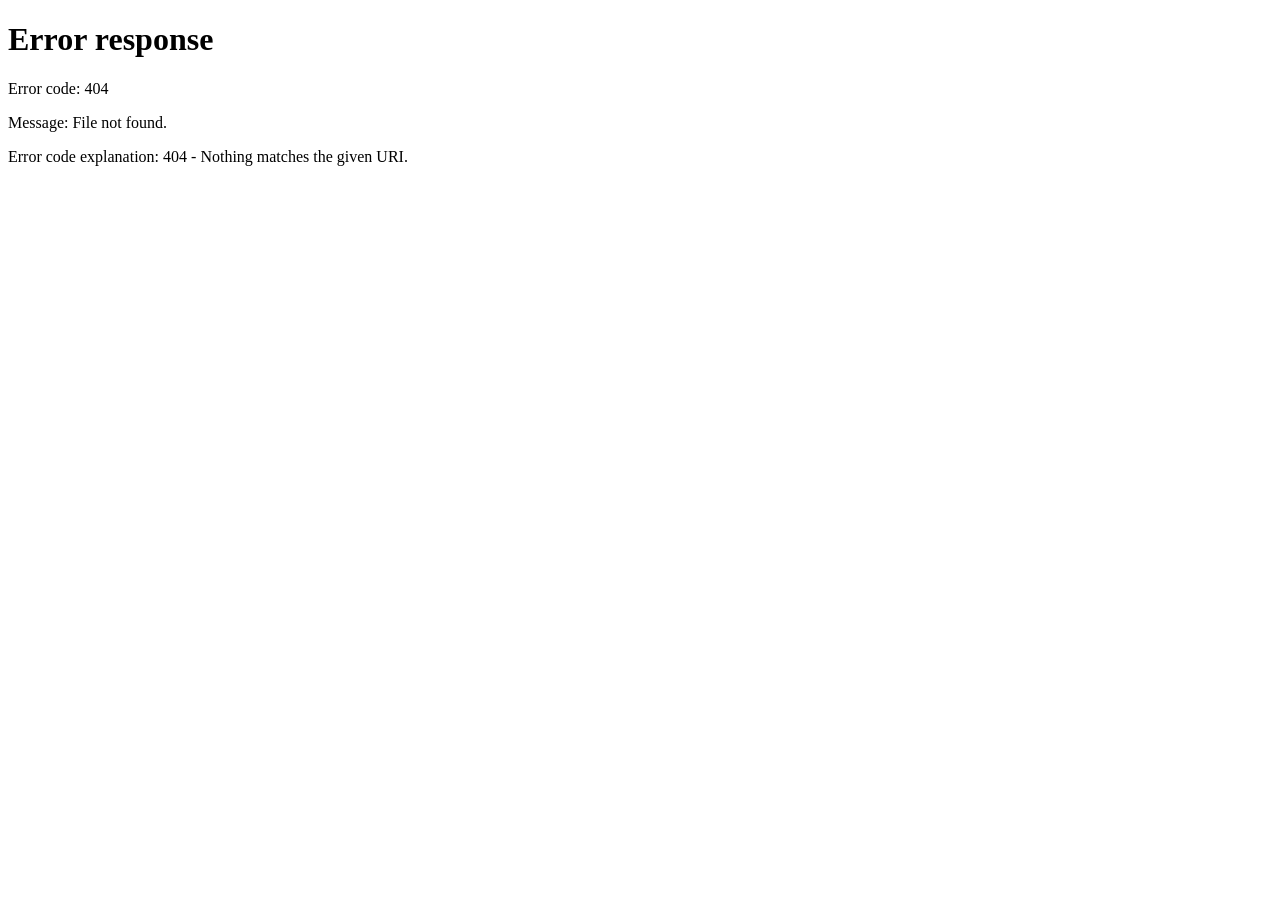
==== commit 23d5a691: "Update public demo entry loader" ====
--- a/docs/index.html
+++ b/docs/index.html
@@ -7,28 +7,23 @@
     <style>
       :root {
         --canvas: #f6f1e8;
-        --panel: #fbf8f2;
         --ink: #1f2933;
         --soft: #55616f;
-        --muted: #7b8794;
         --accent: #c76832;
-        --broker: #c76832;
-        --tenant: #2e86ab;
-        --admin: #33673b;
-        --line: rgba(31, 41, 51, 0.1);
       }
 
       * {
         box-sizing: border-box;
       }
 
-      html,
       body {
         margin: 0;
-        min-height: 100%;
+        min-height: 100vh;
+        display: grid;
+        place-items: center;
         background:
-          radial-gradient(circle at top left, rgba(199, 104, 50, 0.12), transparent 28%),
-          radial-gradient(circle at bottom right, rgba(46, 134, 171, 0.12), transparent 28%),
+          radial-gradient(circle at top left, rgba(199, 104, 50, 0.12), transparent 30%),
+          radial-gradient(circle at bottom right, rgba(46, 134, 171, 0.12), transparent 30%),
           var(--canvas);
         color: var(--ink);
         font-family:
@@ -39,1680 +34,78 @@
           sans-serif;
       }
 
-      a {
-        color: inherit;
-        text-decoration: none;
-      }
-
-      button,
-      input,
-      select,
-      textarea {
-        font: inherit;
-      }
-
-      button {
-        cursor: pointer;
-      }
-
-      .page {
-        max-width: 1480px;
-        margin: 0 auto;
-        padding: 20px;
-      }
-
-      .card,
-      .panel,
-      .table {
-        background: #fff;
-        border: 1px solid var(--line);
+      .loader {
+        width: min(92vw, 520px);
+        padding: 28px;
         border-radius: 28px;
-        box-shadow: 0 16px 50px rgba(20, 24, 40, 0.06);
-      }
-
-      .hero {
-        overflow: hidden;
-      }
-
-      .hero-bar {
-        height: 10px;
-        background: var(--accent);
-      }
-
-      .hero-inner {
-        padding: 28px;
-        display: grid;
-        gap: 24px;
+        background: rgba(255, 255, 255, 0.92);
+        box-shadow: 0 16px 50px rgba(20, 24, 40, 0.08);
       }
 
       .eyebrow {
         font-size: 12px;
         font-weight: 700;
-        letter-spacing: 0.28em;
+        letter-spacing: 0.24em;
         text-transform: uppercase;
-        color: var(--muted);
+        color: var(--soft);
       }
 
       h1,
-      h2,
-      h3,
       p {
         margin: 0;
       }
 
-      .hero-title {
-        font-size: clamp(32px, 5vw, 56px);
-        line-height: 1.1;
+      h1 {
+        margin-top: 14px;
+        font-size: 30px;
+        line-height: 1.2;
       }
 
-      .hero-copy,
-      .muted {
+      p {
+        margin-top: 10px;
         color: var(--soft);
         line-height: 1.8;
       }
 
-      .grid-3,
-      .grid-2,
-      .grid-4 {
-        display: grid;
-        gap: 20px;
-      }
-
-      .grid-3 {
-        grid-template-columns: repeat(3, minmax(0, 1fr));
-      }
-
-      .grid-4 {
-        grid-template-columns: repeat(4, minmax(0, 1fr));
-      }
-
-      .grid-2 {
-        grid-template-columns: repeat(2, minmax(0, 1fr));
-      }
-
-      .section {
-        margin-top: 22px;
-      }
-
-      .section-title {
-        font-size: 20px;
-        font-weight: 700;
-        margin-bottom: 14px;
-      }
-
-      .panel {
-        padding: 22px;
-      }
-
-      .portal-card {
-        padding: 24px;
-        transition: transform 0.2s ease;
-      }
-
-      .portal-card:hover {
-        transform: translateY(-2px);
-      }
-
-      .portal-bar {
+      .bar {
+        margin-top: 18px;
+        width: 100%;
         height: 10px;
-        width: 92px;
         border-radius: 999px;
-        margin-bottom: 18px;
-      }
-
-      .chip-row,
-      .row-actions,
-      .tabs,
-      .filters,
-      .compare-grid {
-        display: flex;
-        flex-wrap: wrap;
-        gap: 10px;
-      }
-
-      .chip {
-        display: inline-flex;
-        align-items: center;
-        border-radius: 999px;
-        padding: 7px 12px;
-        font-size: 12px;
-        font-weight: 700;
-        background: rgba(31, 41, 51, 0.06);
-      }
-
-      .chip.good {
-        background: #dff7e6;
-        color: #135d26;
-      }
-
-      .chip.warn {
-        background: #fff1c7;
-        color: #7a5700;
-      }
-
-      .chip.info {
-        background: #dff1fb;
-        color: #0d5270;
-      }
-
-      .chip.danger {
-        background: #ffe0e3;
-        color: #8e1f2d;
-      }
-
-      .btn,
-      .ghost-btn,
-      .tab-btn {
-        border: 1px solid var(--line);
-        border-radius: 999px;
-        padding: 11px 16px;
-        background: #fff;
-        font-weight: 700;
-      }
-
-      .btn.primary {
-        background: var(--ink);
-        color: #fff;
-        border-color: transparent;
-      }
-
-      .btn.broker {
-        background: var(--broker);
-        color: #fff;
-        border-color: transparent;
-      }
-
-      .btn.admin {
-        background: var(--admin);
-        color: #fff;
-        border-color: transparent;
-      }
-
-      .tab-btn.active {
-        color: #fff;
-        border-color: transparent;
-      }
-
-      .tab-btn[data-tone="broker"].active {
-        background: var(--broker);
-      }
-
-      .tab-btn[data-tone="tenant"].active {
-        background: var(--tenant);
-      }
-
-      .tab-btn[data-tone="admin"].active {
-        background: var(--admin);
-      }
-
-      .workspace {
-        display: grid;
-        gap: 20px;
-      }
-
-      .broker-layout {
-        grid-template-columns: 340px minmax(0, 1fr);
-      }
-
-      .desktop-layout {
-        grid-template-columns: 280px minmax(0, 1fr) 360px;
-      }
-
-      .admin-layout {
-        grid-template-columns: 1fr;
-      }
-
-      .stack {
-        display: flex;
-        flex-direction: column;
-        gap: 16px;
-      }
-
-      .record {
-        border: 1px solid var(--line);
-        border-radius: 22px;
-        background: #fff;
-        padding: 16px;
-      }
-
-      .record.active {
-        border-color: var(--accent);
-        background: #fff9f5;
-      }
-
-      .meta {
-        font-size: 13px;
-        color: var(--muted);
-      }
-
-      .list {
-        display: flex;
-        flex-direction: column;
-        gap: 12px;
-      }
-
-      .field-grid {
-        display: grid;
-        gap: 14px;
-        grid-template-columns: repeat(2, minmax(0, 1fr));
-      }
-
-      .field,
-      .metric,
-      .tile {
-        display: flex;
-        flex-direction: column;
-        gap: 8px;
-      }
-
-      .label {
-        font-size: 13px;
-        font-weight: 700;
-      }
-
-      .input,
-      .select,
-      .textarea {
-        width: 100%;
-        border: 1px solid var(--line);
-        border-radius: 18px;
-        padding: 12px 14px;
-        background: #fff;
-      }
-
-      .textarea {
-        min-height: 86px;
-        resize: vertical;
-      }
-
-      .check-grid {
-        display: flex;
-        flex-wrap: wrap;
-        gap: 10px;
-      }
-
-      .toggle {
-        border: 1px solid var(--line);
-        border-radius: 999px;
-        padding: 10px 13px;
-        background: #fff;
-        font-size: 13px;
-      }
-
-      .toggle.active {
-        background: #f8e5d8;
-        border-color: transparent;
-      }
-
-      .table {
+        background: rgba(199, 104, 50, 0.16);
         overflow: hidden;
       }
 
-      table {
-        width: 100%;
-        border-collapse: collapse;
-        font-size: 14px;
+      .bar span {
+        display: block;
+        width: 35%;
+        height: 100%;
+        border-radius: inherit;
+        background: linear-gradient(90deg, #c76832, #dd8a4f);
+        animation: loading 1.1s ease-in-out infinite alternate;
       }
 
-      thead {
-        background: var(--panel);
-        color: var(--muted);
-      }
-
-      th,
-      td {
-        padding: 14px 16px;
-        text-align: left;
-        border-top: 1px solid var(--line);
-        vertical-align: top;
-      }
-
-      thead th {
-        border-top: none;
-      }
-
-      .metric {
-        border: 1px solid var(--line);
-        border-radius: 24px;
-        background: var(--panel);
-        padding: 20px;
-      }
-
-      .metric-value {
-        font-size: 34px;
-        font-weight: 700;
-      }
-
-      .message {
-        border-radius: 22px;
-        padding: 14px 16px;
-        font-size: 14px;
-        font-weight: 700;
-      }
-
-      .message.good {
-        background: #dff7e6;
-        color: #135d26;
-      }
-
-      .message.info {
-        background: #dff1fb;
-        color: #0d5270;
-      }
-
-      .message.danger {
-        background: #ffe0e3;
-        color: #8e1f2d;
-      }
-
-      .login-wrap {
-        max-width: 1240px;
-        margin: 0 auto;
-        display: grid;
-        gap: 20px;
-        grid-template-columns: 1fr 1fr;
-        padding: 20px;
-      }
-
-      .small {
-        font-size: 12px;
-        color: var(--muted);
-      }
-
-      .hidden {
-        display: none !important;
-      }
-
-      .bullets {
-        padding-left: 18px;
-        color: var(--soft);
-        line-height: 1.9;
-      }
-
-      @media (max-width: 1100px) {
-        .grid-3,
-        .grid-4,
-        .grid-2,
-        .broker-layout,
-        .desktop-layout,
-        .login-wrap {
-          grid-template-columns: 1fr;
+      @keyframes loading {
+        from {
+          transform: translateX(-10%);
         }
 
-        .field-grid {
-          grid-template-columns: 1fr;
+        to {
+          transform: translateX(180%);
         }
       }
     </style>
   </head>
   <body>
-    <div id="app"></div>
+    <div class="loader">
+      <div class="eyebrow">CC Monet</div>
+      <h1>美国办公室地址服务系统</h1>
+      <p>正在进入最新演示页面...</p>
+      <div class="bar"><span></span></div>
+    </div>
     <script>
-      const STATE_KEY = "us-office-service-static-state-v1";
-      const SESSION_KEY = "us-office-service-static-session-v1";
-
-      function normalizeText(value) {
-        return (value || "").trim().replace(/\s+/g, " ").toLowerCase();
-      }
-
-      function normalizeAddress(value) {
-        return normalizeText(value).replace(/[,.]/g, "");
-      }
-
-      function normalizeSuite(value) {
-        return normalizeText(value).replace(/suite/g, "ste").replace(/\s+/g, "");
-      }
-
-      function formatMoney(value) {
-        return `$${Number(value || 0).toFixed(2)} / 月`;
-      }
-
-      function seedState() {
-        return {
-          contacts: {
-            wechat: "ccMonet-service",
-            phone: "+1 (669) 555-0198",
-            email: "service@ccmonet.example",
-          },
-          leads: [
-            {
-              id: "lead-1",
-              company: "Shenzhen Seller Ltd.",
-              need: "预算 $500 内，需要先注册公司",
-              target: "Santa Clara Tech Park / Ste 207",
-              owner: "客服 Mia",
-              status: "待联系",
-            },
-            {
-              id: "lead-2",
-              company: "Hangzhou Cross-border Tech",
-              need: "需要可接受的电费账单方案、宽带账单和门牌",
-              target: "Downtown San Jose Office / Ste 301",
-              owner: "客服 Lynn",
-              status: "待跟进",
-            },
-          ],
-          buildings: [
-            {
-              id: "building-1",
-              name: "Santa Clara Tech Park",
-              rawAddress: "4701 Patrick Henry Dr, Santa Clara, CA 95054",
-              standardizedAddress: normalizeAddress("4701 Patrick Henry Dr, Santa Clara, CA 95054"),
-              city: "Santa Clara",
-              state: "CA",
-              zip: "95054",
-              reviewStatus: "已审核通过",
-              paymentFlowStatus: "接受",
-              paymentFlowNote: "支持先付 1 个月押金锁定地址，注册成功后再签正式合同。",
-              electricBillMode: "主账单 + suite 子账单",
-              broadbandBillStatus: "有",
-              verificationSource: "后台已复核",
-              exteriorDescription: "科技园园区办公楼，商务属性明确。",
-              neighborhoodDescription: "周边公司密集，方便正式经营。",
-              currentMaintainerBrokerId: "broker:13800000001",
-              currentMaintainerBrokerName: "湾区合作中介 A",
-              maintenanceNote: "同地址同 Suite 一期不允许重复创建。",
-              brokerVisibleHint: "可继续补录其他 suite。",
-              outsidePhotoCount: 3,
-              rooms: [
-                {
-                  id: "room-1",
-                  suite: "Ste 207",
-                  locationDescription: "2F / near elevator",
-                  sizeSf: 319,
-                  rentUsd: 478.5,
-                  availabilityStatus: "当前可用",
-                  auditStatus: "已审核通过",
-                  tenantDisplayStatus: "可咨询",
-                  statusNote: "曾租给跨境电商公司，历史注册地址已清理。",
-                  statusTags: ["曾租给跨境电商公司", "历史注册地址已清理"],
-                  rentIncludes: ["物业费", "宽带费", "信件代收"],
-                  furnitureOptions: ["可以付费租赁家具"],
-                  lockOptions: ["可独立上锁", "可制作专属公司门牌"],
-                  mailScan: "提供，但需要收费",
-                  forwarding: "可以免费提供部分，超出部分收费",
-                  paymentMethod: "Bank Transfer",
-                  leaseTerm: "12 months",
-                  depositText: "1 个月押金",
-                  suitability: "是",
-                  riskNote: "",
-                  insidePhotoCount: 3,
-                },
-                {
-                  id: "room-2",
-                  suite: "Ste 207D",
-                  locationDescription: "2F east side",
-                  sizeSf: 175,
-                  rentUsd: 437.5,
-                  availabilityStatus: "待确认",
-                  auditStatus: "待补充",
-                  tenantDisplayStatus: "暂停推荐",
-                  statusNote: "待补门牌号照片。",
-                  statusTags: [],
-                  rentIncludes: ["物业费", "水电费"],
-                  furnitureOptions: ["不提供家具"],
-                  lockOptions: ["可独立上锁"],
-                  mailScan: "不提供",
-                  forwarding: "提供，但需要收费",
-                  paymentMethod: "Bank Transfer",
-                  leaseTerm: "12 months",
-                  depositText: "1 个月押金",
-                  suitability: "待判断",
-                  riskNote: "门牌号照片未补齐。",
-                  insidePhotoCount: 2,
-                },
-              ],
-            },
-            {
-              id: "building-2",
-              name: "Downtown San Jose Office",
-              rawAddress: "84 W Santa Clara St, San Jose, CA 95113",
-              standardizedAddress: normalizeAddress("84 W Santa Clara St, San Jose, CA 95113"),
-              city: "San Jose",
-              state: "CA",
-              zip: "95113",
-              reviewStatus: "待审核",
-              paymentFlowStatus: "接受",
-              paymentFlowNote: "已确认接受标准签约付款流程。",
-              electricBillMode: "电力公司直开 suite 账单",
-              broadbandBillStatus: "有",
-              verificationSource: "中介现场看过样本",
-              exteriorDescription: "市中心正式办公楼。",
-              neighborhoodDescription: "交通便利。",
-              currentMaintainerBrokerId: "broker:13800000002",
-              currentMaintainerBrokerName: "硅谷合作中介 B",
-              maintenanceNote: "待后台最终确认。",
-              brokerVisibleHint: "记录已提交，等待后台审核。",
-              outsidePhotoCount: 2,
-              rooms: [
-                {
-                  id: "room-3",
-                  suite: "Ste 301",
-                  locationDescription: "3F front corner",
-                  sizeSf: 260,
-                  rentUsd: 620,
-                  availabilityStatus: "当前可用",
-                  auditStatus: "待审核",
-                  tenantDisplayStatus: "暂停推荐",
-                  statusNote: "资料完整，等待后台放行。",
-                  statusTags: [],
-                  rentIncludes: ["物业费", "宽带费"],
-                  furnitureOptions: ["可以付费家具摆放，家具由客户自行采购"],
-                  lockOptions: ["可独立上锁"],
-                  mailScan: "提供，但需要收费",
-                  forwarding: "提供，但需要收费",
-                  paymentMethod: "Bank Transfer",
-                  leaseTerm: "12 months",
-                  depositText: "1 个月押金",
-                  suitability: "是",
-                  riskNote: "",
-                  insidePhotoCount: 2,
-                },
-              ],
-            },
-          ],
-        };
-      }
-
-      function loadState() {
-        try {
-          return JSON.parse(localStorage.getItem(STATE_KEY)) || seedState();
-        } catch {
-          return seedState();
-        }
-      }
-
-      function saveState(state) {
-        localStorage.setItem(STATE_KEY, JSON.stringify(state));
-      }
-
-      function loadSession() {
-        try {
-          return JSON.parse(localStorage.getItem(SESSION_KEY)) || null;
-        } catch {
-          return null;
-        }
-      }
-
-      function saveSession(session) {
-        if (session) {
-          localStorage.setItem(SESSION_KEY, JSON.stringify(session));
-        } else {
-          localStorage.removeItem(SESSION_KEY);
-        }
-      }
-
-      function currentHash() {
-        return location.hash.replace(/^#/, "") || "home";
-      }
-
-      function createRoomStatus(building, room) {
-        if (building.reviewStatus === "地址预审未通过") return "地址预审未通过";
-        if (room.auditStatus === "待补充" || building.reviewStatus === "已退回补充") return "待补充";
-        if (room.auditStatus === "待审核") return "已提交";
-        if (room.auditStatus === "已审核通过") return "已审核";
-        return "草稿";
-      }
-
-      function chipTone(text) {
-        if (/已审核|可咨询|当前可用|接受|通过/.test(text)) return "good";
-        if (/待|草稿/.test(text)) return "warn";
-        if (/未通过|暂不|不可|退回/.test(text)) return "danger";
-        return "info";
-      }
-
-      function el(id) {
-        return document.getElementById(id);
-      }
-
-      let appState = loadState();
-      let session = loadSession();
-      let brokerTab = "create";
-      let selectedBrokerRoomId = "";
-      let selectedTenantRoomId = "";
-      let selectedCompareRoomIds = [];
-      let selectedAdminBuildingId = "";
-      let selectedAdminRoomId = "";
-      let selectedAdminRoomIds = [];
-
-      const brokerFormTemplate = () => ({
-        buildingId: "",
-        roomId: "",
-        rawAddress: "",
-        city: "",
-        state: "CA",
-        zip: "",
-        name: "",
-        reviewStatus: "待预审",
-        paymentFlowStatus: "待确认",
-        paymentFlowNote: "默认期望：先付 1 个月押金锁定地址，注册公司成功后再由新公司主体签正式合同。",
-        electricBillMode: "主账单 + suite 子账单",
-        broadbandBillStatus: "无",
-        verificationSource: "中介口头确认",
-        exteriorDescription: "",
-        neighborhoodDescription: "",
-        outsidePhotoCount: 0,
-        suite: "",
-        locationDescription: "",
-        sizeSf: "",
-        rentUsd: "",
-        availabilityStatus: "当前可用",
-        paymentMethod: "Bank Transfer",
-        leaseTerm: "12 months",
-        depositText: "1 个月押金",
-        statusNote: "",
-        statusTags: [],
-        rentIncludes: [],
-        furnitureOptions: [],
-        lockOptions: [],
-        mailScan: "不提供",
-        forwarding: "不提供",
-        suitability: "待判断",
-        riskNote: "",
-        insidePhotoCount: 0,
-      });
-
-      let brokerForm = brokerFormTemplate();
-      let flash = null;
-
-      function setFlash(tone, text) {
-        flash = { tone, text };
-        render();
-      }
-
-      function login(role, payload) {
-        if (role === "admin") {
-          if (payload.username !== "admin" || payload.password !== "ccMonet") {
-            setFlash("danger", "管理员账号或密码错误。");
-            return;
-          }
-          session = { role: "admin", id: "admin", name: "管理后台" };
-        } else {
-          if (!payload.phone.trim()) {
-            setFlash("danger", "请输入手机号。");
-            return;
-          }
-          session = {
-            role,
-            id: `${role}:${payload.phone.trim()}`,
-            name: payload.name.trim() || `${role === "broker" ? "中介" : "租客"} ${payload.phone.trim().slice(-4)}`,
-            phone: payload.phone.trim(),
-          };
-        }
-        saveSession(session);
-        flash = null;
-        location.hash = role;
-      }
-
-      function logout() {
-        session = null;
-        saveSession(null);
-        flash = null;
-        location.hash = "home";
-      }
-
-      function tenantListings() {
-        return appState.buildings.flatMap((building) =>
-          building.rooms
-            .filter((room) => building.reviewStatus !== "地址预审未通过" && room.auditStatus === "已审核通过" && room.tenantDisplayStatus !== "暂停推荐")
-            .map((room) => ({
-              building,
-              room,
-            })),
-        );
-      }
-
-      function brokerRooms() {
-        if (!session || session.role !== "broker") return [];
-        return appState.buildings
-          .filter((building) => building.currentMaintainerBrokerId === session.id)
-          .flatMap((building) =>
-            building.rooms.map((room) => ({
-              building,
-              room,
-              visibleStatus: createRoomStatus(building, room),
-            })),
-          );
-      }
-
-      function brokerListByTab(items) {
-        if (brokerTab === "draft") return items.filter((item) => item.room.auditStatus === "草稿");
-        if (brokerTab === "supplement") return items.filter((item) => item.room.auditStatus === "待补充" || item.building.reviewStatus === "已退回补充");
-        if (brokerTab === "submitted") return items.filter((item) => item.room.auditStatus === "待审核" || item.room.auditStatus === "已审核通过");
-        return items;
-      }
-
-      function loadBrokerRecord(roomId) {
-        const found = brokerRooms().find((item) => item.room.id === roomId);
-        if (!found) return;
-        selectedBrokerRoomId = roomId;
-        const { building, room } = found;
-        brokerForm = {
-          ...brokerFormTemplate(),
-          buildingId: building.id,
-          roomId: room.id,
-          rawAddress: building.rawAddress,
-          city: building.city,
-          state: building.state,
-          zip: building.zip,
-          name: building.name,
-          reviewStatus: building.reviewStatus,
-          paymentFlowStatus: building.paymentFlowStatus,
-          paymentFlowNote: building.paymentFlowNote,
-          electricBillMode: building.electricBillMode,
-          broadbandBillStatus: building.broadbandBillStatus,
-          verificationSource: building.verificationSource,
-          exteriorDescription: building.exteriorDescription,
-          neighborhoodDescription: building.neighborhoodDescription,
-          outsidePhotoCount: building.outsidePhotoCount || 0,
-          suite: room.suite,
-          locationDescription: room.locationDescription,
-          sizeSf: room.sizeSf,
-          rentUsd: room.rentUsd,
-          availabilityStatus: room.availabilityStatus,
-          paymentMethod: room.paymentMethod,
-          leaseTerm: room.leaseTerm,
-          depositText: room.depositText,
-          statusNote: room.statusNote,
-          statusTags: room.statusTags || [],
-          rentIncludes: room.rentIncludes || [],
-          furnitureOptions: room.furnitureOptions || [],
-          lockOptions: room.lockOptions || [],
-          mailScan: room.mailScan,
-          forwarding: room.forwarding,
-          suitability: room.suitability,
-          riskNote: room.riskNote || "",
-          insidePhotoCount: room.insidePhotoCount || 0,
-        };
-        brokerTab = "create";
-        render();
-      }
-
-      function saveBrokerForm(mode) {
-        if (!session || session.role !== "broker") return;
-        const rawAddress = brokerForm.rawAddress.trim();
-        const suite = brokerForm.suite.trim();
-        if (!rawAddress || !suite) {
-          setFlash("danger", "完整地址和 Suite / 房间号不能为空。");
-          return;
-        }
-        if (mode === "submit" && (Number(brokerForm.outsidePhotoCount) < 2 || Number(brokerForm.insidePhotoCount) < 2)) {
-          setFlash("danger", "提交前请补齐外围至少 2 张、房间内部至少 2 张照片。");
-          return;
-        }
-
-        const standardizedAddress = normalizeAddress(rawAddress);
-        const normalizedSuite = normalizeSuite(suite);
-        const otherBuilding = appState.buildings.find(
-          (item) =>
-            item.standardizedAddress === standardizedAddress &&
-            item.currentMaintainerBrokerId !== session.id &&
-            item.id !== brokerForm.buildingId,
-        );
-        if (otherBuilding) {
-          setFlash("danger", `该地址已由 ${otherBuilding.currentMaintainerBrokerName} 维护，请联系后台转交。`);
-          return;
-        }
-
-        let targetBuilding = appState.buildings.find((item) => item.id === brokerForm.buildingId);
-        if (!targetBuilding) {
-          targetBuilding = appState.buildings.find(
-            (item) => item.standardizedAddress === standardizedAddress && item.currentMaintainerBrokerId === session.id,
-          );
-        }
-
-        if (targetBuilding) {
-          const duplicateRoom = targetBuilding.rooms.find(
-            (room) => normalizeSuite(room.suite) === normalizedSuite && room.id !== brokerForm.roomId,
-          );
-          if (duplicateRoom) {
-            setFlash("danger", "同一标准化地址 + 同一 Suite 一期不允许重复创建。");
-            return;
-          }
-        }
-
-        const buildingId = targetBuilding ? targetBuilding.id : `building-${Date.now()}`;
-        const roomId = brokerForm.roomId || `room-${Date.now()}`;
-        const building = targetBuilding || {
-          id: buildingId,
-          rooms: [],
-        };
-
-        const nextBuilding = {
-          ...building,
-          id: buildingId,
-          name: brokerForm.name.trim(),
-          rawAddress,
-          standardizedAddress,
-          city: brokerForm.city.trim(),
-          state: brokerForm.state.trim(),
-          zip: brokerForm.zip.trim(),
-          reviewStatus: targetBuilding && targetBuilding.reviewStatus !== "已退回补充" ? targetBuilding.reviewStatus : "待预审",
-          paymentFlowStatus: brokerForm.paymentFlowStatus,
-          paymentFlowNote: brokerForm.paymentFlowNote.trim(),
-          electricBillMode: brokerForm.electricBillMode,
-          broadbandBillStatus: brokerForm.broadbandBillStatus,
-          verificationSource: brokerForm.verificationSource,
-          exteriorDescription: brokerForm.exteriorDescription.trim(),
-          neighborhoodDescription: brokerForm.neighborhoodDescription.trim(),
-          currentMaintainerBrokerId: session.id,
-          currentMaintainerBrokerName: session.name,
-          maintenanceNote: "同地址同 Suite 一期不允许重复创建，如需转维护人，由后台操作。",
-          brokerVisibleHint: mode === "submit" ? "记录已提交，等待后台审核。" : "草稿已保存，可继续补录。",
-          outsidePhotoCount: Number(brokerForm.outsidePhotoCount || 0),
-        };
-
-        const nextRoom = {
-          id: roomId,
-          suite: suite,
-          locationDescription: brokerForm.locationDescription.trim(),
-          sizeSf: Number(brokerForm.sizeSf || 0),
-          rentUsd: Number(brokerForm.rentUsd || 0),
-          availabilityStatus: brokerForm.availabilityStatus,
-          auditStatus: mode === "submit" ? "待审核" : "草稿",
-          tenantDisplayStatus: "暂停推荐",
-          statusNote: brokerForm.statusNote.trim(),
-          statusTags: brokerForm.statusTags,
-          rentIncludes: brokerForm.rentIncludes,
-          furnitureOptions: brokerForm.furnitureOptions,
-          lockOptions: brokerForm.lockOptions,
-          mailScan: brokerForm.mailScan,
-          forwarding: brokerForm.forwarding,
-          paymentMethod: brokerForm.paymentMethod.trim(),
-          leaseTerm: brokerForm.leaseTerm.trim(),
-          depositText: brokerForm.depositText.trim(),
-          suitability: brokerForm.suitability,
-          riskNote: brokerForm.riskNote.trim(),
-          insidePhotoCount: Number(brokerForm.insidePhotoCount || 0),
-        };
-
-        nextBuilding.rooms = (nextBuilding.rooms || []).some((room) => room.id === roomId)
-          ? nextBuilding.rooms.map((room) => (room.id === roomId ? nextRoom : room))
-          : [...(nextBuilding.rooms || []), nextRoom];
-
-        appState.buildings = appState.buildings.some((item) => item.id === buildingId)
-          ? appState.buildings.map((item) => (item.id === buildingId ? nextBuilding : item))
-          : [nextBuilding, ...appState.buildings];
-
-        saveState(appState);
-        selectedBrokerRoomId = roomId;
-        brokerTab = mode === "submit" ? "submitted" : "draft";
-        setFlash(mode === "submit" ? "info" : "good", mode === "submit" ? "已提交审核。" : "草稿已保存。");
-        loadBrokerRecord(roomId);
-      }
-
-      function renderHome() {
-        return `
-          <div class="page">
-            <section class="card hero">
-              <div class="hero-bar"></div>
-              <div class="hero-inner">
-                <div>
-                  <div class="eyebrow">CC Monet</div>
-                  <h1 class="hero-title">美国办公室地址服务系统</h1>
-                  <p class="hero-copy">
-                    这一版提供可直接演示的公开网页版，包含中介端、租客端、管理端三类入口。登录后即可查看不同角色的实际操作界面。
-                  </p>
-                </div>
-                <div class="panel">
-                  <div class="chip-row">
-                    <span class="chip good">中介可登录</span>
-                    <span class="chip good">租客可登录</span>
-                    <span class="chip good">管理端可登录</span>
-                  </div>
-                  <div style="margin-top:16px" class="muted">
-                    管理端账号：admin<br />
-                    管理端密码：ccMonet
-                  </div>
-                </div>
-              </div>
-            </section>
-
-            <section class="section grid-3">
-              ${portalCard("broker", "中介端", "#c76832", "手机优先录入楼栋与 office 信息，支持保存草稿和提交审核。")}
-              ${portalCard("tenant", "租客端", "#2e86ab", "电脑端筛选、查阅与对比已审核通过的办公室。")}
-              ${portalCard("admin", "管理端", "#33673b", "按楼栋审核，再处理具体房间和租客线索。")}
-            </section>
-          </div>
-        `;
-      }
-
-      function portalCard(role, title, color, summary) {
-        return `
-          <a class="card portal-card" href="#login-${role}">
-            <div class="portal-bar" style="background:${color}"></div>
-            <h2>${title}</h2>
-            <p class="hero-copy" style="margin-top:12px">${summary}</p>
-            <div style="margin-top:18px" class="chip-row">
-              <span class="chip info">进入登录页</span>
-            </div>
-          </a>
-        `;
-      }
-
-      function renderLogin(role) {
-        const titleMap = {
-          broker: "中介登录",
-          tenant: "租客登录",
-          admin: "管理端登录",
-        };
-        const colorMap = {
-          broker: "var(--broker)",
-          tenant: "var(--tenant)",
-          admin: "var(--admin)",
-        };
-        return `
-          <div class="login-wrap">
-            <section class="card panel">
-              <div class="eyebrow">CC Monet</div>
-              <h1 style="font-size:40px;margin-top:14px">美国办公室地址服务系统</h1>
-              <p class="hero-copy" style="margin-top:14px">公开演示版登录页。中介和租客输入手机号即可进入，管理端使用固定账号密码。</p>
-              <div class="section stack">
-                <a class="record ${role === "broker" ? "active" : ""}" href="#login-broker">中介登录</a>
-                <a class="record ${role === "tenant" ? "active" : ""}" href="#login-tenant">租客登录</a>
-                <a class="record ${role === "admin" ? "active" : ""}" href="#login-admin">管理端登录</a>
-              </div>
-            </section>
-
-            <section class="card panel">
-              <div class="portal-bar" style="background:${colorMap[role]}"></div>
-              <h2 style="margin-top:20px">${titleMap[role]}</h2>
-              ${flash ? `<div class="message ${flash.tone}" style="margin-top:16px">${flash.text}</div>` : ""}
-              <div class="section stack">
-                ${
-                  role === "admin"
-                    ? `
-                      <label class="field"><span class="label">账号</span><input id="login-username" class="input" value="admin" /></label>
-                      <label class="field"><span class="label">密码</span><input id="login-password" class="input" type="password" value="ccMonet" /></label>
-                    `
-                    : `
-                      <label class="field"><span class="label">手机号</span><input id="login-phone" class="input" placeholder="请输入手机号" /></label>
-                      <label class="field"><span class="label">${role === "broker" ? "中介名称（可选）" : "公司或姓名（可选）"}</span><input id="login-name" class="input" /></label>
-                    `
-                }
-                <div class="row-actions">
-                  <button class="btn primary" onclick="handleLogin('${role}')">登录并进入</button>
-                  <a class="ghost-btn" href="#home">返回首页</a>
-                </div>
-              </div>
-            </section>
-          </div>
-        `;
-      }
-
-      function renderBroker() {
-        const items = brokerRooms();
-        const visible = brokerListByTab(items);
-        if (!selectedBrokerRoomId && items[0]) selectedBrokerRoomId = items[0].room.id;
-        return `
-          <div class="page">
-            ${renderTop("中介端工作台", "手机优先录入和补录，先楼栋、后 office。", "var(--broker)")}
-            ${flash ? `<div class="message ${flash.tone}" style="margin-top:16px">${flash.text}</div>` : ""}
-            <section class="section workspace broker-layout">
-              <div class="stack">
-                <div class="panel">
-                  <div class="section-title">导航</div>
-                  <div class="tabs">
-                    ${navBtn("create", "新增 office")}
-                    ${navBtn("draft", "我的草稿箱")}
-                    ${navBtn("supplement", "待补充")}
-                    ${navBtn("submitted", "已提交")}
-                  </div>
-                </div>
-                <div class="panel">
-                  <div class="section-title">${brokerTab === "create" ? "我的 office" : "当前列表"}</div>
-                  <div class="list">
-                    ${
-                      visible.length
-                        ? visible
-                            .map(
-                              ({ building, room, visibleStatus }) => `
-                            <button class="record ${selectedBrokerRoomId === room.id ? "active" : ""}" onclick="loadBrokerRecord('${room.id}')">
-                              <div style="display:flex;justify-content:space-between;gap:12px">
-                                <div>
-                                  <h3>${room.suite}</h3>
-                                  <p class="meta" style="margin-top:4px">${building.name}</p>
-                                </div>
-                                <span class="chip ${chipTone(visibleStatus)}">${visibleStatus}</span>
-                              </div>
-                              <p class="hero-copy" style="margin-top:10px">${formatMoney(room.rentUsd)} · ${room.sizeSf || "-"} SF</p>
-                            </button>
-                          `,
-                            )
-                            .join("")
-                        : `<div class="record"><p class="muted">当前没有对应记录。</p></div>`
-                    }
-                  </div>
-                </div>
-              </div>
-
-              <div class="stack">
-                <div class="panel">
-                  <div class="section-title">楼栋信息</div>
-                  <div class="field-grid">
-                    ${inputField("broker-rawAddress", "完整地址", brokerForm.rawAddress)}
-                    ${inputField("broker-name", "楼栋名称", brokerForm.name)}
-                    ${inputField("broker-city", "城市", brokerForm.city)}
-                    ${inputField("broker-state", "州", brokerForm.state)}
-                    ${inputField("broker-zip", "邮编", brokerForm.zip)}
-                    ${selectField("broker-paymentFlowStatus", "标准签约付款流程", ["接受", "不接受", "待确认"], brokerForm.paymentFlowStatus)}
-                    ${selectField("broker-electricBillMode", "电费账单提供能力", ["电力公司直开 suite 账单", "主账单 + suite 子账单", "仅公共电费主账单", "无法提供任何电费账单"], brokerForm.electricBillMode)}
-                    ${selectField("broker-broadbandBillStatus", "宽带账单提供能力", ["有", "无"], brokerForm.broadbandBillStatus)}
-                    ${selectField("broker-verificationSource", "核验可信度 / 来源", ["中介口头确认", "中介现场看过样本", "后台已复核"], brokerForm.verificationSource)}
-                    ${inputField("broker-outsidePhotoCount", "外围照片数量", brokerForm.outsidePhotoCount, "number")}
-                  </div>
-                  <div class="section stack">
-                    ${textAreaField("broker-paymentFlowNote", "付款流程说明", brokerForm.paymentFlowNote)}
-                    ${textAreaField("broker-exteriorDescription", "楼栋外观描述", brokerForm.exteriorDescription)}
-                    ${textAreaField("broker-neighborhoodDescription", "周边环境描述", brokerForm.neighborhoodDescription)}
-                  </div>
-                </div>
-
-                <div class="panel">
-                  <div class="section-title">office 信息</div>
-                  <div class="field-grid">
-                    ${inputField("broker-suite", "Suite / 房间号", brokerForm.suite)}
-                    ${selectField("broker-availabilityStatus", "房间当前可用状态", ["当前可用", "已出租", "待确认", "不可租"], brokerForm.availabilityStatus)}
-                    ${inputField("broker-locationDescription", "位置描述", brokerForm.locationDescription)}
-                    ${inputField("broker-sizeSf", "面积（SF）", brokerForm.sizeSf, "number")}
-                    ${inputField("broker-rentUsd", "月租金（USD）", brokerForm.rentUsd, "number")}
-                    ${inputField("broker-paymentMethod", "付款方式", brokerForm.paymentMethod)}
-                    ${inputField("broker-leaseTerm", "租期", brokerForm.leaseTerm)}
-                    ${inputField("broker-depositText", "押金说明", brokerForm.depositText)}
-                    ${selectField("broker-mailScan", "信件扫描服务", ["不提供", "提供，但需要收费", "可以免费提供部分，超出部分收费"], brokerForm.mailScan)}
-                    ${selectField("broker-forwarding", "境内 / 国际转寄服务", ["不提供", "提供，但需要收费", "可以免费提供部分，超出部分收费"], brokerForm.forwarding)}
-                    ${selectField("broker-suitability", "是否适合跨境电商客户", ["是", "否", "待判断"], brokerForm.suitability)}
-                    ${inputField("broker-insidePhotoCount", "房间内部照片数量", brokerForm.insidePhotoCount, "number")}
-                  </div>
-                  <div class="section stack">
-                    ${textAreaField("broker-statusNote", "房间状态说明", brokerForm.statusNote)}
-                    ${textAreaField("broker-riskNote", "风险备注", brokerForm.riskNote)}
-                    ${toggleGroup("broker-rentIncludes", "租金包含项", ["物业费", "水电费", "宽带费", "建筑保险", "保洁服务费", "信件代收"], brokerForm.rentIncludes)}
-                    ${toggleGroup("broker-statusTags", "房间状态标签", ["曾租给跨境电商公司", "曾作为公司注册地址", "历史注册地址已清理"], brokerForm.statusTags)}
-                    ${toggleGroup("broker-furnitureOptions", "家具情况", ["不提供家具", "可以付费租赁家具", "可以付费家具摆放，家具由客户自行采购"], brokerForm.furnitureOptions, true)}
-                    ${toggleGroup("broker-lockOptions", "非必需能力", ["可独立上锁", "可制作专属公司门牌"], brokerForm.lockOptions)}
-                  </div>
-                  <div class="section row-actions">
-                    <button class="btn" onclick="resetBrokerForm()">新建空白记录</button>
-                    <button class="btn broker" onclick="captureBrokerForm('draft')">保存到草稿箱</button>
-                    <button class="btn primary" onclick="captureBrokerForm('submit')">提交审核</button>
-                  </div>
-                </div>
-              </div>
-            </section>
-          </div>
-        `;
-      }
-
-      function renderTenant() {
-        const search = el("tenant-search") ? el("tenant-search").value.trim().toLowerCase() : "";
-        const cityFilter = el("tenant-cityFilter") ? el("tenant-cityFilter").value : "全部城市";
-        const budgetFilter = el("tenant-budgetFilter") ? el("tenant-budgetFilter").value : "全部预算";
-        const electricFilter = el("tenant-electricFilter") ? el("tenant-electricFilter").value : "全部电费方案";
-        const rows = tenantListings().filter(({ building, room }) => {
-          const matchesSearch =
-            !search ||
-            [building.name, room.suite, building.city, building.rawAddress].join(" ").toLowerCase().includes(search);
-          const matchesCity = cityFilter === "全部城市" || building.city === cityFilter;
-          const matchesBudget =
-            budgetFilter === "全部预算" ||
-            (budgetFilter === "$500 以下" && room.rentUsd < 500) ||
-            (budgetFilter === "$500-$800" && room.rentUsd >= 500 && room.rentUsd <= 800) ||
-            (budgetFilter === "$800 以上" && room.rentUsd > 800);
-          const matchesElectric =
-            electricFilter === "全部电费方案" ||
-            (electricFilter === "直开独立账单" && building.electricBillMode === "电力公司直开 suite 账单") ||
-            (electricFilter === "主账单 + 子账单" && building.electricBillMode === "主账单 + suite 子账单");
-          return matchesSearch && matchesCity && matchesBudget && matchesElectric;
-        });
-        if (!selectedTenantRoomId && rows[0]) selectedTenantRoomId = rows[0].room.id;
-        const selected = rows.find((item) => item.room.id === selectedTenantRoomId) || rows[0];
-        const cities = ["全部城市", ...new Set(tenantListings().map((item) => item.building.city))];
-        return `
-          <div class="page">
-            ${renderTop("租客端工作台", "电脑端筛选、查阅和对比已审核通过的办公室。", "var(--tenant)")}
-            <section class="section grid-3">
-              <div class="metric"><div class="small">可浏览房源</div><div class="metric-value">${rows.length}</div><div class="muted">当前筛选结果</div></div>
-              <div class="metric"><div class="small">支持宽带账单</div><div class="metric-value">${rows.filter((item) => item.building.broadbandBillStatus === "有").length}</div><div class="muted">楼栋级账单提供能力</div></div>
-              <div class="metric"><div class="small">已加入对比</div><div class="metric-value">${selectedCompareRoomIds.length}</div><div class="muted">最多同时对比 3 套</div></div>
-            </section>
-            <section class="section workspace desktop-layout">
-              <div class="stack">
-                <div class="panel">
-                  <div class="section-title">筛选条件</div>
-                  ${inputField("tenant-search", "搜索", search)}
-                  <div class="section field-grid">
-                    ${selectField("tenant-cityFilter", "城市", cities, cityFilter)}
-                    ${selectField("tenant-budgetFilter", "预算", ["全部预算", "$500 以下", "$500-$800", "$800 以上"], budgetFilter)}
-                    ${selectField("tenant-electricFilter", "电费账单方案", ["全部电费方案", "直开独立账单", "主账单 + 子账单"], electricFilter)}
-                  </div>
-                  <div class="section"><button class="btn primary" onclick="render()">更新筛选</button></div>
-                </div>
-              </div>
-
-              <div class="stack">
-                <div class="table">
-                  <table>
-                    <thead>
-                      <tr><th>房源</th><th>城市 / 地址</th><th>月租</th><th>账单能力</th><th>状态</th><th>操作</th></tr>
-                    </thead>
-                    <tbody>
-                      ${
-                        rows.length
-                          ? rows
-                              .map(
-                                ({ building, room }) => `
-                              <tr>
-                                <td><strong>${building.name} / ${room.suite}</strong><div class="small">${room.locationDescription || "未补充位置描述"}</div></td>
-                                <td>${building.city}<div class="small">${building.rawAddress}</div></td>
-                                <td>${formatMoney(room.rentUsd)}</td>
-                                <td><span class="chip info">${building.electricBillMode}</span><div style="margin-top:8px"><span class="chip ${building.broadbandBillStatus === "有" ? "good" : ""}">宽带账单${building.broadbandBillStatus}</span></div></td>
-                                <td><span class="chip ${chipTone(room.tenantDisplayStatus)}">${room.tenantDisplayStatus}</span></td>
-                                <td>
-                                  <div class="row-actions">
-                                    <button class="btn" onclick="selectedTenantRoomId='${room.id}';render()">查看详情</button>
-                                    <button class="btn" onclick="toggleCompare('${room.id}')">${selectedCompareRoomIds.includes(room.id) ? "移出对比" : "加入对比"}</button>
-                                  </div>
-                                </td>
-                              </tr>
-                            `,
-                              )
-                              .join("")
-                          : `<tr><td colspan="6">当前筛选条件下没有可展示房源。</td></tr>`
-                      }
-                    </tbody>
-                  </table>
-                </div>
-
-                <div class="panel">
-                  <div class="section-title">对比区</div>
-                  <div class="compare-grid">
-                    ${
-                      rows
-                        .filter((item) => selectedCompareRoomIds.includes(item.room.id))
-                        .slice(0, 3)
-                        .map(
-                          ({ building, room }) => `
-                          <div class="record" style="flex:1 1 220px">
-                            <h3>${building.name} / ${room.suite}</h3>
-                            <p class="meta" style="margin-top:6px">${building.city}</p>
-                            <p class="hero-copy" style="margin-top:10px">${formatMoney(room.rentUsd)} · ${room.sizeSf || "-"} SF</p>
-                          </div>
-                        `,
-                        )
-                        .join("") || `<div class="record"><p class="muted">还没有加入对比的房源。</p></div>`
-                    }
-                  </div>
-                </div>
-              </div>
-
-              <div class="stack">
-                <div class="panel">
-                  <div class="section-title">房源详情</div>
-                  ${
-                    selected
-                      ? `
-                        <div class="record">
-                          <div style="display:flex;justify-content:space-between;gap:12px">
-                            <div>
-                              <h3>${selected.building.name} / ${selected.room.suite}</h3>
-                              <p class="meta" style="margin-top:6px">${selected.building.rawAddress}</p>
-                            </div>
-                            <span class="chip ${chipTone(selected.room.tenantDisplayStatus)}">${selected.room.tenantDisplayStatus}</span>
-                          </div>
-                          <div class="section stack">
-                            <p class="hero-copy">${formatMoney(selected.room.rentUsd)} · ${selected.room.sizeSf || "-"} SF</p>
-                            <p class="hero-copy">${selected.building.electricBillMode}</p>
-                            <p class="hero-copy">${selected.building.broadbandBillStatus === "有" ? "支持公司抬头宽带账单" : "当前无公司抬头宽带账单能力"}</p>
-                            <p class="hero-copy">${selected.building.paymentFlowNote}</p>
-                            <p class="hero-copy">租金包含：${selected.room.rentIncludes.join("、") || "待确认"}</p>
-                          </div>
-                        </div>
-                      `
-                      : `<p class="muted">请选择一套房源查看详情。</p>`
-                  }
-                </div>
-                <div class="panel">
-                  <div class="section-title">联系客服</div>
-                  <p class="hero-copy">微信：${appState.contacts.wechat}</p>
-                  <p class="hero-copy">电话：${appState.contacts.phone}</p>
-                  <p class="hero-copy">邮箱：${appState.contacts.email}</p>
-                </div>
-              </div>
-            </section>
-          </div>
-        `;
-      }
-
-      function renderAdmin() {
-        const buildings = appState.buildings;
-        if (!selectedAdminBuildingId && buildings[0]) selectedAdminBuildingId = buildings[0].id;
-        const building = buildings.find((item) => item.id === selectedAdminBuildingId) || buildings[0];
-        const room = building && (building.rooms.find((item) => item.id === selectedAdminRoomId) || building.rooms[0]);
-        return `
-          <div class="page">
-            ${renderTop("管理端工作台", "先按楼栋审核，再进入楼栋详情处理房间信息。", "var(--admin)")}
-            ${flash ? `<div class="message ${flash.tone}" style="margin-top:16px">${flash.text}</div>` : ""}
-            <section class="section grid-4">
-              <div class="metric"><div class="small">楼栋总数</div><div class="metric-value">${buildings.length}</div><div class="muted">所有录入楼栋</div></div>
-              <div class="metric"><div class="small">待审核楼栋</div><div class="metric-value">${buildings.filter((item) => item.reviewStatus === "待审核" || item.reviewStatus === "待预审").length}</div><div class="muted">优先处理对象</div></div>
-              <div class="metric"><div class="small">房间待补充</div><div class="metric-value">${buildings.flatMap((item) => item.rooms).filter((item) => item.auditStatus === "待补充").length}</div><div class="muted">需退回中介</div></div>
-              <div class="metric"><div class="small">租客线索</div><div class="metric-value">${appState.leads.length}</div><div class="muted">当前线索数量</div></div>
-            </section>
-
-            <section class="section stack">
-              <div class="table">
-                <table>
-                  <thead>
-                    <tr><th>楼栋</th><th>地址</th><th>维护中介</th><th>房间数</th><th>审核状态</th><th>操作</th></tr>
-                  </thead>
-                  <tbody>
-                    ${buildings
-                      .map(
-                        (item) => `
-                      <tr>
-                        <td><strong>${item.name}</strong><div class="small">${item.city}</div></td>
-                        <td>${item.rawAddress}<div class="small">账单能力：${item.electricBillMode}</div></td>
-                        <td>${item.currentMaintainerBrokerName}</td>
-                        <td>${item.rooms.length}</td>
-                        <td><span class="chip ${chipTone(item.reviewStatus)}">${item.reviewStatus}</span></td>
-                        <td><button class="btn" onclick="selectAdminBuilding('${item.id}')">详情</button></td>
-                      </tr>
-                    `,
-                      )
-                      .join("")}
-                  </tbody>
-                </table>
-              </div>
-
-              ${
-                building
-                  ? `
-                    <div class="grid-2">
-                      <div class="panel">
-                        <div class="section-title">楼栋详情</div>
-                        <div class="field-grid">
-                          <div class="tile"><span class="label">楼栋名称</span><div class="record">${building.name}</div></div>
-                          <div class="tile"><span class="label">地址</span><div class="record">${building.rawAddress}</div></div>
-                          <div class="tile"><span class="label">电费账单提供能力</span><div class="record">${building.electricBillMode}</div></div>
-                          <div class="tile"><span class="label">宽带账单提供能力</span><div class="record">${building.broadbandBillStatus}</div></div>
-                        </div>
-                        <div class="section field-grid">
-                          ${selectField("admin-buildingReviewStatus", "楼栋审核状态", ["待预审", "地址预审待复核", "地址预审未通过", "预审通过", "待审核", "已审核通过", "已退回补充", "暂不采用"], building.reviewStatus)}
-                          ${inputField("admin-maintainerName", "维护中介名称", building.currentMaintainerBrokerName)}
-                          ${inputField("admin-maintainerId", "维护中介账号 ID", building.currentMaintainerBrokerId)}
-                          ${inputField("admin-contactPhone", "客服电话", appState.contacts.phone)}
-                          ${inputField("admin-contactWechat", "客服微信", appState.contacts.wechat)}
-                          ${inputField("admin-contactEmail", "客服邮箱", appState.contacts.email)}
-                        </div>
-                        <div class="row-actions section">
-                          <button class="btn admin" onclick="saveAdminBuilding('${building.id}')">保存楼栋与联系方式</button>
-                        </div>
-                      </div>
-
-                      <div class="panel">
-                        <div class="section-title">房间审批</div>
-                        <div class="row-actions">
-                          <button class="btn" onclick="toggleAllAdminRooms('${building.id}')">${selectedAdminRoomIds.length === building.rooms.length ? "取消全选" : "全选当前楼栋房间"}</button>
-                          <span class="chip info">已选 ${selectedAdminRoomIds.length} 个房间</span>
-                        </div>
-                        <div class="table section">
-                          <table>
-                            <thead>
-                              <tr><th>选择</th><th>房间</th><th>月租</th><th>状态</th><th>详情</th></tr>
-                            </thead>
-                            <tbody>
-                              ${building.rooms
-                                .map(
-                                  (item) => `
-                                <tr>
-                                  <td><input type="checkbox" ${selectedAdminRoomIds.includes(item.id) ? "checked" : ""} onchange="toggleAdminRoom('${item.id}')" /></td>
-                                  <td><strong>${item.suite}</strong><div class="small">${item.locationDescription || ""}</div></td>
-                                  <td>${formatMoney(item.rentUsd)}</td>
-                                  <td><span class="chip ${chipTone(item.auditStatus)}">${item.auditStatus}</span></td>
-                                  <td><button class="btn" onclick="selectAdminRoom('${item.id}')">详情</button></td>
-                                </tr>
-                              `,
-                                )
-                                .join("")}
-                            </tbody>
-                          </table>
-                        </div>
-                        <div class="row-actions section">
-                          <button class="btn admin" onclick="batchAdminRooms('${building.id}','approve')">批量通过</button>
-                          <button class="btn" onclick="batchAdminRooms('${building.id}','return')">批量退回补充</button>
-                          <button class="btn" onclick="batchAdminRooms('${building.id}','pause')">批量暂停推荐</button>
-                        </div>
-                      </div>
-                    </div>
-
-                    ${
-                      room
-                        ? `
-                          <div class="panel">
-                            <div class="section-title">房间详情</div>
-                            <div class="field-grid">
-                              ${selectField("admin-roomAuditStatus", "房间审核状态", ["草稿", "待审核", "待补充", "已审核通过", "暂不采用"], room.auditStatus)}
-                              ${selectField("admin-roomAvailabilityStatus", "当前可租状态", ["当前可用", "已出租", "待确认", "不可租"], room.availabilityStatus)}
-                              ${selectField("admin-roomDisplayStatus", "租客端展示状态", ["可咨询", "已出租", "暂停推荐"], room.tenantDisplayStatus)}
-                            </div>
-                            <div class="section stack">
-                              ${textAreaField("admin-roomStatusNote", "房间状态说明", room.statusNote || "")}
-                              ${textAreaField("admin-roomRiskNote", "风险备注", room.riskNote || "")}
-                            </div>
-                            <div class="row-actions section">
-                              <button class="btn admin" onclick="saveAdminRoom('${building.id}','${room.id}')">保存房间详情</button>
-                            </div>
-                          </div>
-                        `
-                        : ""
-                    }
-
-                    <div class="panel">
-                      <div class="section-title">租客线索</div>
-                      <div class="table">
-                        <table>
-                          <thead>
-                            <tr><th>公司名</th><th>需求</th><th>意向房源</th><th>跟进人</th><th>状态</th></tr>
-                          </thead>
-                          <tbody>
-                            ${appState.leads
-                              .map(
-                                (lead) => `
-                              <tr>
-                                <td><strong>${lead.company}</strong></td>
-                                <td>${lead.need}</td>
-                                <td>${lead.target}</td>
-                                <td>${lead.owner}</td>
-                                <td><span class="chip ${chipTone(lead.status)}">${lead.status}</span></td>
-                              </tr>
-                            `,
-                              )
-                              .join("")}
-                          </tbody>
-                        </table>
-                      </div>
-                    </div>
-                  `
-                  : ""
-              }
-            </section>
-          </div>
-        `;
-      }
-
-      function renderTop(title, summary, color) {
-        return `
-          <section class="card hero">
-            <div class="hero-bar" style="background:${color}"></div>
-            <div class="hero-inner">
-              <div>
-                <div class="eyebrow">${session ? session.name : ""}</div>
-                <h1 class="hero-title" style="font-size:42px">${title}</h1>
-                <p class="hero-copy" style="margin-top:12px">${summary}</p>
-              </div>
-              <div class="row-actions">
-                <a class="btn" href="#home">返回首页</a>
-                <button class="btn primary" onclick="logout()">退出登录</button>
-              </div>
-            </div>
-          </section>
-        `;
-      }
-
-      function navBtn(key, label) {
-        return `<button class="tab-btn ${brokerTab === key ? "active" : ""}" data-tone="broker" onclick="brokerTab='${key}';render()">${label}</button>`;
-      }
-
-      function inputField(id, label, value, type = "text") {
-        return `<label class="field"><span class="label">${label}</span><input id="${id}" class="input" type="${type}" value="${String(value ?? "").replace(/"/g, "&quot;")}" /></label>`;
-      }
-
-      function selectField(id, label, options, value) {
-        return `<label class="field"><span class="label">${label}</span><select id="${id}" class="select">${options
-          .map((option) => `<option value="${option}" ${option === value ? "selected" : ""}>${option}</option>`)
-          .join("")}</select></label>`;
-      }
-
-      function textAreaField(id, label, value) {
-        return `<label class="field"><span class="label">${label}</span><textarea id="${id}" class="textarea">${String(value || "")}</textarea></label>`;
-      }
-
-      function toggleGroup(id, label, options, values, single) {
-        return `
-          <div class="field">
-            <span class="label">${label}</span>
-            <div class="check-grid">
-              ${options
-                .map(
-                  (option) => `
-                <button type="button" class="toggle ${values.includes(option) ? "active" : ""}" onclick="toggleChoice('${id}','${option.replace(/'/g, "\\'")}',${single ? "true" : "false"})">${option}</button>
-              `,
-                )
-                .join("")}
-            </div>
-          </div>
-        `;
-      }
-
-      function toggleChoice(key, option, single) {
-        const current = brokerForm[key] || [];
-        if (single) {
-          brokerForm[key] = current.includes(option) ? [] : [option];
-        } else {
-          brokerForm[key] = current.includes(option) ? current.filter((item) => item !== option) : [...current, option];
-        }
-        render();
-      }
-
-      function handleLogin(role) {
-        if (role === "admin") {
-          login(role, {
-            username: el("login-username").value,
-            password: el("login-password").value,
-          });
-          return;
-        }
-        login(role, {
-          phone: el("login-phone").value,
-          name: el("login-name").value,
-        });
-      }
-
-      function resetBrokerForm() {
-        selectedBrokerRoomId = "";
-        brokerForm = brokerFormTemplate();
-        flash = null;
-        brokerTab = "create";
-        render();
-      }
-
-      function captureBrokerForm(mode) {
-        [
-          "rawAddress",
-          "name",
-          "city",
-          "state",
-          "zip",
-          "paymentFlowStatus",
-          "electricBillMode",
-          "broadbandBillStatus",
-          "verificationSource",
-          "outsidePhotoCount",
-          "paymentFlowNote",
-          "exteriorDescription",
-          "neighborhoodDescription",
-          "suite",
-          "availabilityStatus",
-          "locationDescription",
-          "sizeSf",
-          "rentUsd",
-          "paymentMethod",
-          "leaseTerm",
-          "depositText",
-          "mailScan",
-          "forwarding",
-          "suitability",
-          "insidePhotoCount",
-          "statusNote",
-          "riskNote",
-        ].forEach((key) => {
-          const node = el(`broker-${key}`);
-          if (node) brokerForm[key] = node.value;
-        });
-        saveBrokerForm(mode);
-      }
-
-      function toggleCompare(roomId) {
-        if (selectedCompareRoomIds.includes(roomId)) {
-          selectedCompareRoomIds = selectedCompareRoomIds.filter((item) => item !== roomId);
-        } else if (selectedCompareRoomIds.length >= 3) {
-          selectedCompareRoomIds = [...selectedCompareRoomIds.slice(1), roomId];
-        } else {
-          selectedCompareRoomIds = [...selectedCompareRoomIds, roomId];
-        }
-        render();
-      }
-
-      function selectAdminBuilding(buildingId) {
-        selectedAdminBuildingId = buildingId;
-        selectedAdminRoomIds = [];
-        const building = appState.buildings.find((item) => item.id === buildingId);
-        selectedAdminRoomId = building && building.rooms[0] ? building.rooms[0].id : "";
-        render();
-      }
-
-      function selectAdminRoom(roomId) {
-        selectedAdminRoomId = roomId;
-        render();
-      }
-
-      function toggleAdminRoom(roomId) {
-        selectedAdminRoomIds = selectedAdminRoomIds.includes(roomId)
-          ? selectedAdminRoomIds.filter((item) => item !== roomId)
-          : [...selectedAdminRoomIds, roomId];
-        render();
-      }
-
-      function toggleAllAdminRooms(buildingId) {
-        const building = appState.buildings.find((item) => item.id === buildingId);
-        if (!building) return;
-        selectedAdminRoomIds =
-          selectedAdminRoomIds.length === building.rooms.length ? [] : building.rooms.map((room) => room.id);
-        render();
-      }
-
-      function saveAdminBuilding(buildingId) {
-        appState.buildings = appState.buildings.map((item) =>
-          item.id === buildingId
-            ? {
-                ...item,
-                reviewStatus: el("admin-buildingReviewStatus").value,
-                currentMaintainerBrokerName: el("admin-maintainerName").value,
-                currentMaintainerBrokerId: el("admin-maintainerId").value,
-              }
-            : item,
-        );
-        appState.contacts.phone = el("admin-contactPhone").value;
-        appState.contacts.wechat = el("admin-contactWechat").value;
-        appState.contacts.email = el("admin-contactEmail").value;
-        saveState(appState);
-        setFlash("good", "楼栋信息和联系方式已更新。");
-      }
-
-      function saveAdminRoom(buildingId, roomId) {
-        appState.buildings = appState.buildings.map((building) =>
-          building.id === buildingId
-            ? {
-                ...building,
-                rooms: building.rooms.map((room) =>
-                  room.id === roomId
-                    ? {
-                        ...room,
-                        auditStatus: el("admin-roomAuditStatus").value,
-                        availabilityStatus: el("admin-roomAvailabilityStatus").value,
-                        tenantDisplayStatus: el("admin-roomDisplayStatus").value,
-                        statusNote: el("admin-roomStatusNote").value,
-                        riskNote: el("admin-roomRiskNote").value,
-                      }
-                    : room,
-                ),
-              }
-            : building,
-        );
-        saveState(appState);
-        setFlash("good", "房间详情已更新。");
-      }
-
-      function batchAdminRooms(buildingId, mode) {
-        if (!selectedAdminRoomIds.length) {
-          setFlash("danger", "请先选择至少一个房间。");
-          return;
-        }
-        appState.buildings = appState.buildings.map((building) =>
-          building.id === buildingId
-            ? {
-                ...building,
-                rooms: building.rooms.map((room) => {
-                  if (!selectedAdminRoomIds.includes(room.id)) return room;
-                  if (mode === "approve") {
-                    return { ...room, auditStatus: "已审核通过", tenantDisplayStatus: "可咨询" };
-                  }
-                  if (mode === "return") {
-                    return { ...room, auditStatus: "待补充", tenantDisplayStatus: "暂停推荐" };
-                  }
-                  return { ...room, tenantDisplayStatus: "暂停推荐" };
-                }),
-              }
-            : building,
-        );
-        saveState(appState);
-        setFlash(mode === "approve" ? "good" : "info", "批量操作已完成。");
-      }
-
-      function render() {
-        const hash = currentHash();
-        const app = el("app");
-        if (!app) return;
-
-        if (hash.startsWith("login-")) {
-          app.innerHTML = renderLogin(hash.replace("login-", ""));
-          return;
-        }
-
-        if (["broker", "tenant", "admin"].includes(hash)) {
-          if (!session || session.role !== hash) {
-            location.hash = `login-${hash}`;
-            return;
-          }
-          app.innerHTML = hash === "broker" ? renderBroker() : hash === "tenant" ? renderTenant() : renderAdmin();
-          return;
-        }
-
-        app.innerHTML = renderHome();
-      }
-
-      window.handleLogin = handleLogin;
-      window.loadBrokerRecord = loadBrokerRecord;
-      window.resetBrokerForm = resetBrokerForm;
-      window.captureBrokerForm = captureBrokerForm;
-      window.toggleChoice = toggleChoice;
-      window.toggleCompare = toggleCompare;
-      window.selectAdminBuilding = selectAdminBuilding;
-      window.selectAdminRoom = selectAdminRoom;
-      window.toggleAdminRoom = toggleAdminRoom;
-      window.toggleAllAdminRooms = toggleAllAdminRooms;
-      window.saveAdminBuilding = saveAdminBuilding;
-      window.saveAdminRoom = saveAdminRoom;
-      window.batchAdminRooms = batchAdminRooms;
-      window.logout = logout;
-
-      window.addEventListener("hashchange", () => {
-        flash = null;
-        render();
-      });
-
-      render();
+      const hash = location.hash || "";
+      location.replace(`./demo-full.html${hash}`);
     </script>
   </body>
 </html>
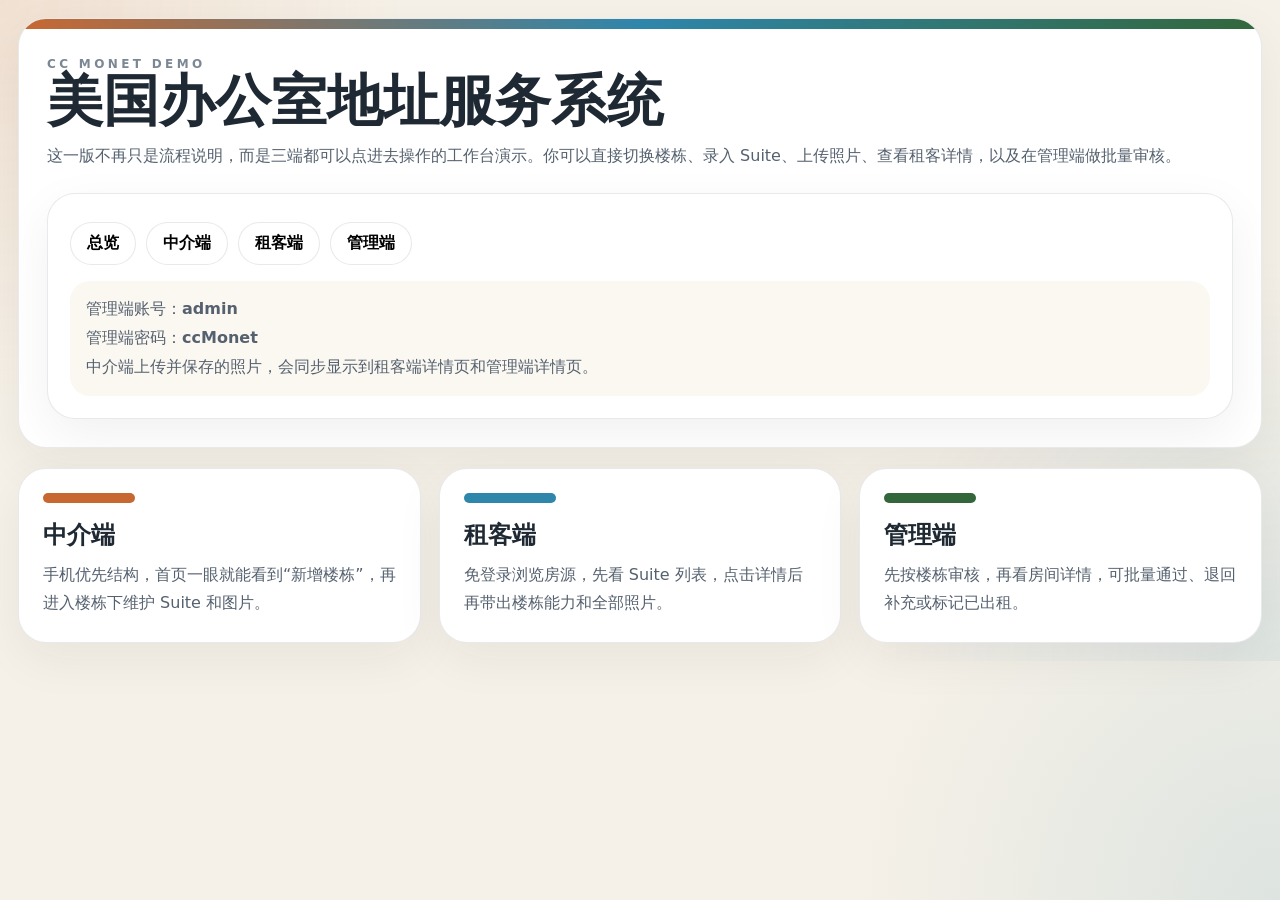
==== commit c50937c1: "Cache-bust demo entry redirect" ====
--- a/docs/index.html
+++ b/docs/index.html
@@ -105,7 +105,7 @@
     </div>
     <script>
       const hash = location.hash || "";
-      location.replace(`./demo-full.html${hash}`);
+      location.replace(`./demo-full.html?v=20260720a${hash}`);
     </script>
   </body>
 </html>
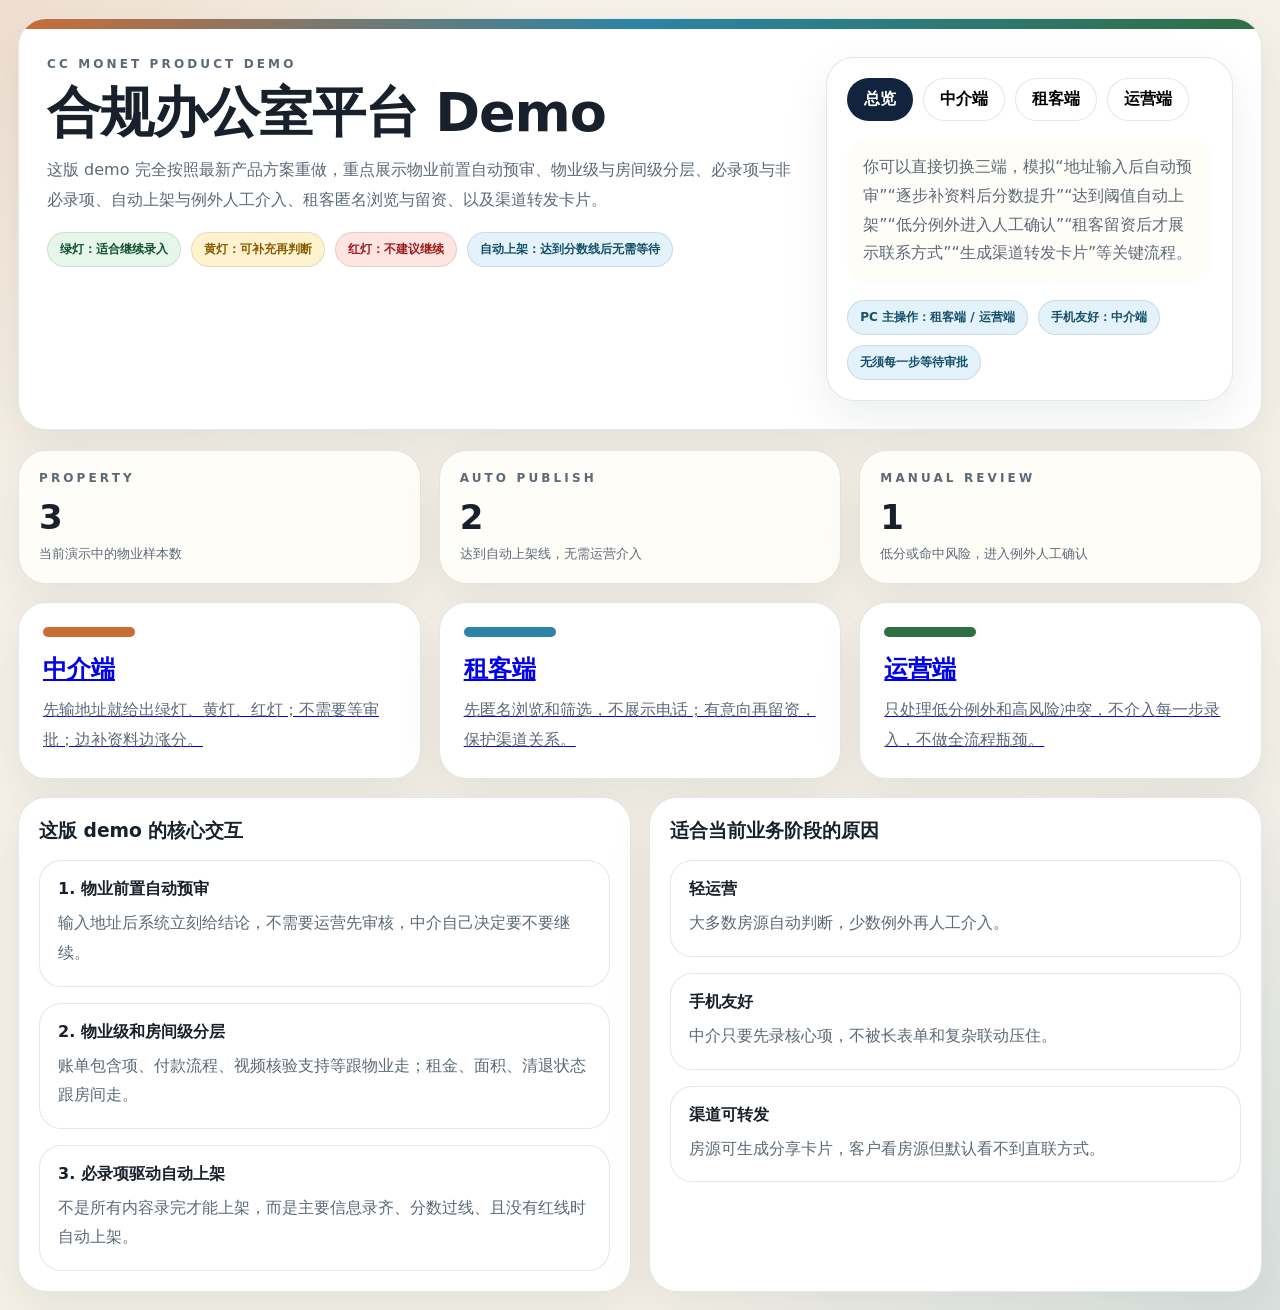
==== commit ad328053: "chore: point public loader to refreshed product demo" ====
--- a/docs/index.html
+++ b/docs/index.html
@@ -105,7 +105,7 @@
     </div>
     <script>
       const hash = location.hash || "";
-      location.replace(`./demo-full.html?v=20260720a${hash}`);
+      location.replace(`./demo-full.html?v=20260724a${hash}`);
     </script>
   </body>
 </html>
